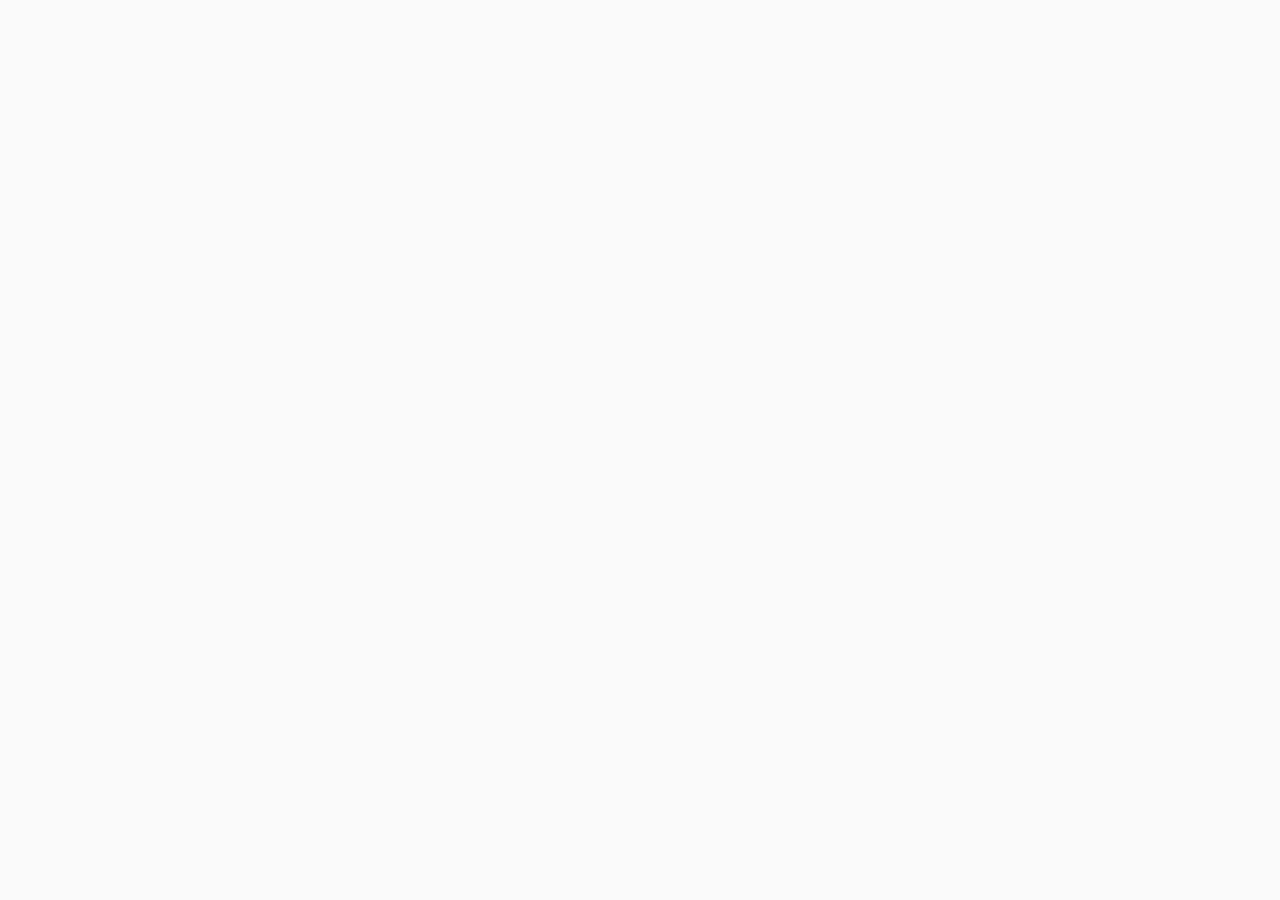
==== zimkit-vue/index.html @ 593ad286 "add floder" ====
<!DOCTYPE html><html lang=""><head><meta charset="utf-8"><meta http-equiv="X-UA-Compatible" content="IE=edge"><meta name="viewport" content="width=device-width,initial-scale=1"><link rel="icon" href="/favicon.ico"><title>zimkit-web-vue</title><link href="/css/app.5c12ecef.css" rel="preload" as="style"><link href="/js/app.24a1997b.js" rel="preload" as="script"><link href="/js/chunk-vendors.f811e61b.js" rel="preload" as="script"><link href="/css/app.5c12ecef.css" rel="stylesheet"></head><body><noscript><strong>We're sorry but zimkit-web-vue doesn't work properly without JavaScript enabled. Please enable it to continue.</strong></noscript><div id="app"></div><script src="/js/chunk-vendors.f811e61b.js"></script><script src="/js/app.24a1997b.js"></script></body></html>
---- css/app.5c12ecef.css ----
body{margin:0;background-color:#fafafa;font-family:PingFangSC-Medium,PingFang SC}#app,.login[data-v-ff2f055c]{display:flex;justify-content:center;align-items:center;height:100vh}.login .login-box[data-v-ff2f055c]{position:relative;display:flex;width:920px;height:560px;background:#fff;box-shadow:0 10px 40px 0 rgba(0,0,0,.1);border-radius:6px 8px 8px 6px}.login .login-box .welcome-box[data-v-ff2f055c]{width:500px;height:560px;background-image:url(../img/img_background.2068124a.png);background-size:cover}.login .login-box .welcome-box .welcome-text[data-v-ff2f055c]{margin:67px 0 0 51px;font-size:30px;font-weight:500;color:#fff;line-height:50px;text-align:left;white-space:pre-wrap}.login .login-box .form[data-v-ff2f055c]{display:flex;flex-direction:column;margin:50px 40px;padding:64px 40px 0 40px;width:340px;height:460px;box-sizing:border-box}.login .login-box .form .id[data-v-ff2f055c],.login .login-box .form .name[data-v-ff2f055c]{display:flex;flex-direction:column;align-items:flex-start;margin-bottom:16px}.login .login-box .form .id .label[data-v-ff2f055c],.login .login-box .form .name .label[data-v-ff2f055c]{margin-bottom:8px;font-size:12px;font-weight:500;line-height:14px;color:#394256}.login .login-box .form .id input[data-v-ff2f055c],.login .login-box .form .name input[data-v-ff2f055c]{padding:12px 16px;width:260px;height:44px;border-radius:4px;border:1px solid #e5e5e5;box-sizing:border-box;outline:none}.login .login-box .form .id input[data-v-ff2f055c]::-webkit-input-placeholder,.login .login-box .form .name input[data-v-ff2f055c]::-webkit-input-placeholder{color:#b1b4bb}.login .login-box .form .id input[data-v-ff2f055c]:-moz-placeholder,.login .login-box .form .id input[data-v-ff2f055c]::-moz-placeholder,.login .login-box .form .name input[data-v-ff2f055c]:-moz-placeholder,.login .login-box .form .name input[data-v-ff2f055c]::-moz-placeholder{color:#b1b4bb}.login .login-box .form .id input[data-v-ff2f055c]:-ms-input-placeholder,.login .login-box .form .name input[data-v-ff2f055c]:-ms-input-placeholder{color:#b1b4bb}.login .login-box .form .id input[data-v-ff2f055c]::-webkit-inner-spin-button,.login .login-box .form .id input[data-v-ff2f055c]::-webkit-outer-spin-button,.login .login-box .form .name input[data-v-ff2f055c]::-webkit-inner-spin-button,.login .login-box .form .name input[data-v-ff2f055c]::-webkit-outer-spin-button{-webkit-appearance:none}.login .login-box .form .id .user-name[data-v-ff2f055c],.login .login-box .form .name .user-name[data-v-ff2f055c]{height:44px;font-size:14px;font-weight:400;font-family:PingFangSC-Regular,PingFang SC;color:#18191a;line-height:44px}.login .login-box .form .login-btn[data-v-ff2f055c]{align-self:center;margin-top:84px;width:190px;height:48px;background-color:#3478fc;border-radius:4px;border:none;font-size:14px;font-weight:500;color:#fff;line-height:48px;cursor:pointer}.login .login-box .form button[class=login-btn][data-v-ff2f055c]:disabled{opacity:.5}.login .login-box .form .login-err-tip[data-v-ff2f055c]{margin-top:8px;font-size:12px;font-weight:400;font-family:PingFangSC-Regular,PingFang SC;color:#f64326;line-height:14px}.btn{text-align:center;background-color:#3478fc;border-radius:4px;border:none;font-size:14px;font-weight:500;color:#fff;cursor:pointer}.btn:disabled{opacity:.5;cursor:not-allowed}.err-tip{align-self:flex-start;margin-top:8px;font-size:12px;font-weight:400;font-family:PingFangSC-Regular,PingFang SC;color:#f64326;line-height:14px}.err-icon{margin-right:8px;background-image:url([data-uri]);background-size:cover;width:24px;height:24px}::-webkit-scrollbar{width:6px;height:6px}::-webkit-scrollbar-thumb{border-radius:3px;background-color:#bebebe;opacity:.6;-webkit-transition:background-color .3s;transition:background-color .3s;cursor:pointer}::-webkit-scrollbar-thumb:hover{background:#bebebe}::-webkit-scrollbar-corner,::-webkit-scrollbar-track{background:transparent}.fade-enter-active[data-v-5338bea0],.fade-leave-active[data-v-5338bea0]{transition:opacity .5s}.fade-enter[data-v-5338bea0],.fade-leave-to[data-v-5338bea0]{opacity:0}.default[data-v-5338bea0]{position:fixed;z-index:103}.default .toast[data-v-5338bea0]{position:fixed;top:50%;left:50%;transform:translate(-50%,-50%);padding:0 20px;max-width:516px;height:40px;border-radius:8px;font-size:13px;line-height:40px;text-align:center;color:#fff;background-color:rgba(0,0,0,.6);opacity:.96}.default .toast.error[data-v-5338bea0]{background-color:#fff}.default .toast .name[data-v-5338bea0],.default .toast .text[data-v-5338bea0]{display:inline-block;max-width:388px;overflow:hidden;text-overflow:ellipsis;white-space:nowrap;vertical-align:bottom}.default.loading[data-v-5338bea0]{top:0;bottom:0;left:0;right:0;background-color:rgba(0,0,0,.6)}.default.loading .toast[data-v-5338bea0]{top:50%;transform:translate(-50%,-50%);border-radius:4px;background-color:rgba(0,0,0,.6);height:40px;line-height:40px}.wrapper[data-v-3e0d9c11]{z-index:102;position:fixed;top:0;bottom:0;left:0;right:0;background-color:rgba(0,0,0,.4)}.wrapper .dialog[data-v-3e0d9c11]{position:absolute;top:50%;left:50%;transform:translate(-50%,-50%);display:flex;flex-direction:column;align-items:center;padding:32px 0;box-sizing:border-box;width:340px;min-height:163px;background-color:#fff;border-radius:4px;font-size:16px;color:#28292e}.wrapper .dialog .close-icon[data-v-3e0d9c11]{position:absolute;top:8px;right:8px;display:flex;justify-content:center;align-items:center;align-self:flex-end;width:30px;height:30px;cursor:pointer}.wrapper .dialog .close-icon[data-v-3e0d9c11]:after,.wrapper .dialog .close-icon[data-v-3e0d9c11]:before{position:absolute;content:" ";height:12px;width:2px;background-color:#fff}.wrapper .dialog .close-icon[data-v-3e0d9c11]:before{transform:rotate(45deg)}.wrapper .dialog .close-icon[data-v-3e0d9c11]:after{transform:rotate(-45deg)}.wrapper .dialog .title[data-v-3e0d9c11]{font-size:16px}.wrapper .dialog .desc[data-v-3e0d9c11]{text-align:center;width:240px;word-break:break-word;line-height:21px}.wrapper .dialog .line[data-v-3e0d9c11]{margin:20px 0;width:292px;height:1px;background:#ebecec}.wrapper .dialog .btn-box .cancel[data-v-3e0d9c11]{width:100px;height:36px}.dialog[data-v-2195a98a]{position:absolute;top:50%;left:50%;transform:translate(-50%,-50%);width:360px;min-height:214px;background-color:#fff;box-shadow:0 0 20px 0 rgba(0,0,0,.1),0 12px 12px 0 rgba(0,0,0,.04);border-radius:8px}.dialog .top[data-v-2195a98a]{display:flex;justify-content:space-between;padding:0 60px;width:100%;height:48px}.dialog .top .title[data-v-2195a98a]{position:relative;line-height:48px;font-size:14px;font-weight:400;color:#000;height:100%;cursor:pointer}.dialog .top .title.actived[data-v-2195a98a]{font-weight:500}.dialog .top .title.actived[data-v-2195a98a]:after{content:"";position:absolute;left:50%;transform:translate(-50%);bottom:0;width:32px;height:3px;background-color:#3478fc;border-radius:4px}.dialog .content[data-v-2195a98a]{display:flex;flex-direction:column;padding:24px;width:100%}.dialog .content .attend[data-v-2195a98a],.dialog .content .group[data-v-2195a98a],.dialog .content .peer[data-v-2195a98a]{width:100%;display:flex;flex-direction:column;justify-content:space-between;align-items:center}.dialog .content .attend .input-box[data-v-2195a98a],.dialog .content .group .input-box[data-v-2195a98a],.dialog .content .peer .input-box[data-v-2195a98a]{position:relative;display:flex;flex-direction:column;justify-content:flex-start;margin-bottom:34px}.dialog .content .attend .btn-box[data-v-2195a98a],.dialog .content .group .btn-box[data-v-2195a98a],.dialog .content .peer .btn-box[data-v-2195a98a]{display:flex;justify-content:center;align-items:center}.dialog .content .attend .btn-box .cancel-btn[data-v-2195a98a],.dialog .content .attend .btn-box .create-peer-btn[data-v-2195a98a],.dialog .content .group .btn-box .cancel-btn[data-v-2195a98a],.dialog .content .group .btn-box .create-peer-btn[data-v-2195a98a],.dialog .content .peer .btn-box .cancel-btn[data-v-2195a98a],.dialog .content .peer .btn-box .create-peer-btn[data-v-2195a98a]{width:100px;height:36px;line-height:34px}.dialog .content .attend .btn-box .cancel-btn[data-v-2195a98a],.dialog .content .group .btn-box .cancel-btn[data-v-2195a98a],.dialog .content .peer .btn-box .cancel-btn[data-v-2195a98a]{margin-right:20px;background-color:#fff;color:#3478fc;border:1px solid #e8e8e8}.dialog .content .attend .err-tip[data-v-2195a98a],.dialog .content .group .err-tip[data-v-2195a98a],.dialog .content .peer .err-tip[data-v-2195a98a]{position:absolute;bottom:-14px}.dialog .content input[data-v-2195a98a]{margin-bottom:8px;padding:9px 0;width:312px;height:40px;border:none;border-bottom:1px solid #ebecec;outline:none}.right-click-box[data-v-4c15af44]{position:absolute;padding:8px 0;width:128px;background:#fff;box-shadow:0 0 12px 0 rgba(0,0,0,.1),0 6px 12px 0 rgba(0,0,0,.04);border-radius:4px}.right-click-box .item[data-v-4c15af44]{padding:8px 0 8px 16px;font-size:14px;font-weight:400;color:#28292e}.right-click-box .item[data-v-4c15af44]:hover{cursor:pointer;color:#1169ff;background:#fafbfd}.conversation[data-v-3ed36c5b]{display:flex;width:350px;height:720px;background-color:#fff;border-radius:0 0 0 8px}.conversation .left-banner[data-v-3ed36c5b]{display:flex;flex-direction:column;justify-content:space-between;padding:16px 8px;width:70px;height:100%;background-color:#f2f2f2;border-radius:0 0 0 8px}.conversation .left-banner .item[data-v-3ed36c5b]{position:relative;display:flex;flex-direction:column;justify-content:center;align-items:center;margin-bottom:24px;padding:8px 0 6px;width:54px;background-color:#fff;border-radius:4px;cursor:pointer}.conversation .left-banner .item .icon[data-v-3ed36c5b]{width:24px;height:24px;background-size:cover}.conversation .left-banner .item .message-icon[data-v-3ed36c5b]{background-image:url([data-uri])}.conversation .left-banner .item .create-chat-icon[data-v-3ed36c5b]{background-image:url([data-uri])}.conversation .left-banner .item .exit-icon[data-v-3ed36c5b]{background-image:url([data-uri])}.conversation .left-banner .item:hover .create-chat-text[data-v-3ed36c5b]{color:#3478fc}.conversation .left-banner .item:hover .create-chat-icon[data-v-3ed36c5b]{background-image:url([data-uri])}.conversation .left-banner .item:hover .exit-text[data-v-3ed36c5b]{color:#ff4a50}.conversation .left-banner .item:hover .exit-icon[data-v-3ed36c5b]{background-image:url([data-uri])}.conversation .left-banner .item .text[data-v-3ed36c5b]{text-align:center;font-size:12px;font-weight:500;color:#666;line-height:16px}.conversation .left-banner .item .total[data-v-3ed36c5b]{position:absolute;top:-16px;right:-14px;flex-shrink:0;width:40px;height:40px;background-color:#ff4a50;font-size:18px;font-weight:500;color:#fff;border-radius:50%;transform:scale(.5);line-height:40px;text-align:center}.conversation .left-banner .item[data-v-3ed36c5b]:last-child{margin-bottom:0}.conversation .conversation-content[data-v-3ed36c5b]{padding:8px 8px 0 8px;width:280px;overflow-y:auto}.conversation .conversation-content .conversation-item[data-v-3ed36c5b]{display:flex;align-items:center;padding:12px 16px;width:100%;height:68px;border-radius:5px}.conversation .conversation-content .conversation-item.actived[data-v-3ed36c5b]{background:linear-gradient(270deg,#64b0fe,#3478fc)}.conversation .conversation-content .conversation-item.actived .conversation-info .info-top .item-date[data-v-3ed36c5b],.conversation .conversation-content .conversation-item.actived .conversation-info .info-top .item-name[data-v-3ed36c5b],.conversation .conversation-content .conversation-item.actived .conversation-info .item-message .message-text[data-v-3ed36c5b]{color:#fff}.conversation .conversation-content .conversation-item[data-v-3ed36c5b]:hover{cursor:pointer;background-color:#f2f2f2}.conversation .conversation-content .conversation-item .head-portrait[data-v-3ed36c5b]{position:relative;flex-shrink:0;margin-right:10px;text-align:center;width:44px;height:44px;line-height:42px;border-radius:8px;background-color:#fff;border:1px solid #ccc}.conversation .conversation-content .conversation-item .head-portrait .unread-count[data-v-3ed36c5b]{position:absolute;top:-18px;right:-16px;width:40px;height:40px;background-color:#ff4a50;font-size:18px;font-weight:500;color:#fff;border-radius:50%;transform:scale(.5);line-height:40px;text-align:center}.conversation .conversation-content .conversation-item .conversation-info[data-v-3ed36c5b]{display:flex;flex-direction:column;align-items:flex-start;width:100%}.conversation .conversation-content .conversation-item .conversation-info .info-top[data-v-3ed36c5b]{display:flex;justify-content:space-between;align-items:center;width:100%}.conversation .conversation-content .conversation-item .conversation-info .info-top .item-name[data-v-3ed36c5b]{max-width:110px;font-size:16px;font-weight:500;color:#18191a;line-height:22px;overflow:hidden;text-overflow:ellipsis;white-space:nowrap}.conversation .conversation-content .conversation-item .conversation-info .info-top .item-date[data-v-3ed36c5b]{font-size:12px;font-weight:400;font-family:PingFangSC-Regular,PingFang SC;color:#b8b8b8;line-height:17px}.conversation .conversation-content .conversation-item .conversation-info .item-message[data-v-3ed36c5b]{display:flex;align-items:center;margin-top:4px}.conversation .conversation-content .conversation-item .conversation-info .item-message .message-text[data-v-3ed36c5b]{max-width:160px;height:18px;font-size:12px;font-weight:500;color:#b1b4bb;line-height:18px;overflow:hidden;text-overflow:ellipsis;white-space:nowrap}.conversation .default-content[data-v-3ed36c5b]{display:flex;justify-content:center;align-items:center;width:100%;font-size:16px;font-weight:400;color:#394256}.conversation .default-content .text[data-v-3ed36c5b]{line-height:22px;text-align:center;white-space:pre-wrap}.conversation .abnormal-content[data-v-3ed36c5b]{display:flex;justify-content:center;width:100%;height:100%;background-color:#fff}.conversation .abnormal-content .reload-btn[data-v-3ed36c5b]{margin-top:620px;width:100px;height:36px;line-height:36px}.conversation .err-icon[data-v-3ed36c5b]{margin-right:4px;width:12px;height:12px}.chat[data-v-5878519c]{flex-grow:1;display:flex;flex-direction:column;width:680px;height:720px;background-color:#f2f2f2;border-radius:0 0 8px 0}.chat .header[data-v-5878519c]{display:flex;justify-content:space-between;align-items:center;border-bottom:1px solid #e6e6e6;width:100%;height:56px}.chat .header .title[data-v-5878519c]{margin-left:24px;font-size:16px;font-weight:500;color:#18191a;line-height:56px}.chat .header .more-icon[data-v-5878519c]{margin-right:8px;width:40px;height:40px;background-image:url([data-uri]);background-size:cover}.chat .header .more-icon[data-v-5878519c]:hover{cursor:pointer;background-image:url([data-uri])}.chat .message-content[data-v-5878519c]{flex-grow:1;padding:16px 12px 0 12px;height:200px;overflow-y:scroll}.chat .message-content .message-item[data-v-5878519c]{display:flex;flex-direction:column;justify-content:center;padding:8px 0 16px 0}.chat .message-content .message-item .time-box[data-v-5878519c]{align-self:center;margin-bottom:16px;font-size:12px;font-weight:500;color:#b1b4bb}.chat .message-content .message-item .left-msg[data-v-5878519c]{display:flex;justify-content:flex-start;align-items:center;width:100%}.chat .message-content .message-item .right-msg[data-v-5878519c]{display:flex;justify-content:flex-end;align-items:flex-start;width:100%}.chat .message-content .message-item .right-msg .msg-text[data-v-5878519c]{background-color:#3478fc;color:#fff}.chat .message-content .message-item .right-msg .message-box[data-v-5878519c]{align-items:flex-end;word-break:break-all}.chat .message-content .message-item .center-msg[data-v-5878519c],.chat .message-content .message-item .right-msg .err-icon[data-v-5878519c]{align-self:center}.chat .message-content .message-item .head-portrait[data-v-5878519c]{flex-shrink:0;align-self:flex-start;text-align:center;margin:0 12px;width:36px;height:36px;line-height:34px;border-radius:8px;background-color:#fff;border:1px solid #ccc}.chat .message-content .message-item .message-box[data-v-5878519c]{display:flex;flex-direction:column;max-width:320px}.chat .message-content .message-item .message-box .send-name[data-v-5878519c]{margin-bottom:4px;font-size:12px;font-weight:400;color:#394256}.chat .message-content .message-item .msg-text[data-v-5878519c]{padding:11px 12px;background-color:#fff;border-radius:8px;font-size:15px;font-weight:400;color:#2a2a2a;white-space:pre-wrap;word-break:break-word}.chat .send-box[data-v-5878519c]{display:flex;flex-direction:column;border-top:1px solid #e6e6e6;width:100%;height:156px}.chat .send-box .tool-box[data-v-5878519c]{height:49px}.chat .send-box .text-area[data-v-5878519c]{padding:0 16px;width:100%;height:50px;background-color:#f2f2f2;font-size:14px;font-weight:400;color:#2a2a2a;border:none;resize:none;outline:none}.chat .send-box .send-button[data-v-5878519c]{align-self:flex-end;margin-top:8px;margin-right:24px;width:72px;height:32px;line-height:32px}.chat .default-content[data-v-5878519c]{display:flex;flex-direction:column;justify-content:center;align-items:center;width:100%;height:100%}.chat .default-content .img[data-v-5878519c]{background-image:url(../img/chat-default.e304240d.png);background-size:cover;width:95px;height:89px}.chat .default-content .text[data-v-5878519c]{margin-top:16px;font-size:16px;font-weight:400;color:#b1b4bb;line-height:22px}.group-container[data-v-f9306e64]{position:absolute;right:0;bottom:0;padding:40px 32px 65px;width:272px;height:664px;background-color:#fff;border-radius:0 0 8px 0}.group-container .form-box[data-v-f9306e64]{display:flex;flex-direction:column;justify-content:space-between;height:100%}.group-container .form-box .id .label[data-v-f9306e64]{font-size:14px;font-weight:500;color:#394256;line-height:20px}.group-container .form-box .id .value[data-v-f9306e64]{padding-left:12px;width:208px;height:44px;background-color:#f4f5f8;border-radius:4px;font-size:14px;font-weight:400;color:#18191a;line-height:44px}.group-container .form-box .copy-btn[data-v-f9306e64]{width:208px;height:44px;line-height:44px}*{margin:0;font-family:PingFangSC-Medium,PingFang SC;box-sizing:border-box}#zegoim[data-v-8cd46a72]{font-family:Avenir,Helvetica,Arial,sans-serif;-webkit-font-smoothing:antialiased;-moz-osx-font-smoothing:grayscale;color:#2c3e50;display:flex;justify-content:center;align-items:center;height:100vh}.zego-im-container[data-v-8cd46a72]{display:flex;flex-direction:column;width:1030px;height:770px;box-shadow:0 4px 10px 0 rgba(0,0,0,.1);border-radius:8px}.zego-im-container .top-banner[data-v-8cd46a72]{padding-left:24px;text-align:left;font-size:16px;font-weight:500;line-height:50px;color:#fff;width:100%;height:50px;background-color:#3478fc;border-radius:8px 8px 0 0}.zego-im-container .box[data-v-8cd46a72]{position:relative;display:flex;width:100%;height:720px}
---- css/app.5c12ecef.css ----
body{margin:0;background-color:#fafafa;font-family:PingFangSC-Medium,PingFang SC}#app,.login[data-v-ff2f055c]{display:flex;justify-content:center;align-items:center;height:100vh}.login .login-box[data-v-ff2f055c]{position:relative;display:flex;width:920px;height:560px;background:#fff;box-shadow:0 10px 40px 0 rgba(0,0,0,.1);border-radius:6px 8px 8px 6px}.login .login-box .welcome-box[data-v-ff2f055c]{width:500px;height:560px;background-image:url(../img/img_background.2068124a.png);background-size:cover}.login .login-box .welcome-box .welcome-text[data-v-ff2f055c]{margin:67px 0 0 51px;font-size:30px;font-weight:500;color:#fff;line-height:50px;text-align:left;white-space:pre-wrap}.login .login-box .form[data-v-ff2f055c]{display:flex;flex-direction:column;margin:50px 40px;padding:64px 40px 0 40px;width:340px;height:460px;box-sizing:border-box}.login .login-box .form .id[data-v-ff2f055c],.login .login-box .form .name[data-v-ff2f055c]{display:flex;flex-direction:column;align-items:flex-start;margin-bottom:16px}.login .login-box .form .id .label[data-v-ff2f055c],.login .login-box .form .name .label[data-v-ff2f055c]{margin-bottom:8px;font-size:12px;font-weight:500;line-height:14px;color:#394256}.login .login-box .form .id input[data-v-ff2f055c],.login .login-box .form .name input[data-v-ff2f055c]{padding:12px 16px;width:260px;height:44px;border-radius:4px;border:1px solid #e5e5e5;box-sizing:border-box;outline:none}.login .login-box .form .id input[data-v-ff2f055c]::-webkit-input-placeholder,.login .login-box .form .name input[data-v-ff2f055c]::-webkit-input-placeholder{color:#b1b4bb}.login .login-box .form .id input[data-v-ff2f055c]:-moz-placeholder,.login .login-box .form .id input[data-v-ff2f055c]::-moz-placeholder,.login .login-box .form .name input[data-v-ff2f055c]:-moz-placeholder,.login .login-box .form .name input[data-v-ff2f055c]::-moz-placeholder{color:#b1b4bb}.login .login-box .form .id input[data-v-ff2f055c]:-ms-input-placeholder,.login .login-box .form .name input[data-v-ff2f055c]:-ms-input-placeholder{color:#b1b4bb}.login .login-box .form .id input[data-v-ff2f055c]::-webkit-inner-spin-button,.login .login-box .form .id input[data-v-ff2f055c]::-webkit-outer-spin-button,.login .login-box .form .name input[data-v-ff2f055c]::-webkit-inner-spin-button,.login .login-box .form .name input[data-v-ff2f055c]::-webkit-outer-spin-button{-webkit-appearance:none}.login .login-box .form .id .user-name[data-v-ff2f055c],.login .login-box .form .name .user-name[data-v-ff2f055c]{height:44px;font-size:14px;font-weight:400;font-family:PingFangSC-Regular,PingFang SC;color:#18191a;line-height:44px}.login .login-box .form .login-btn[data-v-ff2f055c]{align-self:center;margin-top:84px;width:190px;height:48px;background-color:#3478fc;border-radius:4px;border:none;font-size:14px;font-weight:500;color:#fff;line-height:48px;cursor:pointer}.login .login-box .form button[class=login-btn][data-v-ff2f055c]:disabled{opacity:.5}.login .login-box .form .login-err-tip[data-v-ff2f055c]{margin-top:8px;font-size:12px;font-weight:400;font-family:PingFangSC-Regular,PingFang SC;color:#f64326;line-height:14px}.btn{text-align:center;background-color:#3478fc;border-radius:4px;border:none;font-size:14px;font-weight:500;color:#fff;cursor:pointer}.btn:disabled{opacity:.5;cursor:not-allowed}.err-tip{align-self:flex-start;margin-top:8px;font-size:12px;font-weight:400;font-family:PingFangSC-Regular,PingFang SC;color:#f64326;line-height:14px}.err-icon{margin-right:8px;background-image:url([data-uri]);background-size:cover;width:24px;height:24px}::-webkit-scrollbar{width:6px;height:6px}::-webkit-scrollbar-thumb{border-radius:3px;background-color:#bebebe;opacity:.6;-webkit-transition:background-color .3s;transition:background-color .3s;cursor:pointer}::-webkit-scrollbar-thumb:hover{background:#bebebe}::-webkit-scrollbar-corner,::-webkit-scrollbar-track{background:transparent}.fade-enter-active[data-v-5338bea0],.fade-leave-active[data-v-5338bea0]{transition:opacity .5s}.fade-enter[data-v-5338bea0],.fade-leave-to[data-v-5338bea0]{opacity:0}.default[data-v-5338bea0]{position:fixed;z-index:103}.default .toast[data-v-5338bea0]{position:fixed;top:50%;left:50%;transform:translate(-50%,-50%);padding:0 20px;max-width:516px;height:40px;border-radius:8px;font-size:13px;line-height:40px;text-align:center;color:#fff;background-color:rgba(0,0,0,.6);opacity:.96}.default .toast.error[data-v-5338bea0]{background-color:#fff}.default .toast .name[data-v-5338bea0],.default .toast .text[data-v-5338bea0]{display:inline-block;max-width:388px;overflow:hidden;text-overflow:ellipsis;white-space:nowrap;vertical-align:bottom}.default.loading[data-v-5338bea0]{top:0;bottom:0;left:0;right:0;background-color:rgba(0,0,0,.6)}.default.loading .toast[data-v-5338bea0]{top:50%;transform:translate(-50%,-50%);border-radius:4px;background-color:rgba(0,0,0,.6);height:40px;line-height:40px}.wrapper[data-v-3e0d9c11]{z-index:102;position:fixed;top:0;bottom:0;left:0;right:0;background-color:rgba(0,0,0,.4)}.wrapper .dialog[data-v-3e0d9c11]{position:absolute;top:50%;left:50%;transform:translate(-50%,-50%);display:flex;flex-direction:column;align-items:center;padding:32px 0;box-sizing:border-box;width:340px;min-height:163px;background-color:#fff;border-radius:4px;font-size:16px;color:#28292e}.wrapper .dialog .close-icon[data-v-3e0d9c11]{position:absolute;top:8px;right:8px;display:flex;justify-content:center;align-items:center;align-self:flex-end;width:30px;height:30px;cursor:pointer}.wrapper .dialog .close-icon[data-v-3e0d9c11]:after,.wrapper .dialog .close-icon[data-v-3e0d9c11]:before{position:absolute;content:" ";height:12px;width:2px;background-color:#fff}.wrapper .dialog .close-icon[data-v-3e0d9c11]:before{transform:rotate(45deg)}.wrapper .dialog .close-icon[data-v-3e0d9c11]:after{transform:rotate(-45deg)}.wrapper .dialog .title[data-v-3e0d9c11]{font-size:16px}.wrapper .dialog .desc[data-v-3e0d9c11]{text-align:center;width:240px;word-break:break-word;line-height:21px}.wrapper .dialog .line[data-v-3e0d9c11]{margin:20px 0;width:292px;height:1px;background:#ebecec}.wrapper .dialog .btn-box .cancel[data-v-3e0d9c11]{width:100px;height:36px}.dialog[data-v-2195a98a]{position:absolute;top:50%;left:50%;transform:translate(-50%,-50%);width:360px;min-height:214px;background-color:#fff;box-shadow:0 0 20px 0 rgba(0,0,0,.1),0 12px 12px 0 rgba(0,0,0,.04);border-radius:8px}.dialog .top[data-v-2195a98a]{display:flex;justify-content:space-between;padding:0 60px;width:100%;height:48px}.dialog .top .title[data-v-2195a98a]{position:relative;line-height:48px;font-size:14px;font-weight:400;color:#000;height:100%;cursor:pointer}.dialog .top .title.actived[data-v-2195a98a]{font-weight:500}.dialog .top .title.actived[data-v-2195a98a]:after{content:"";position:absolute;left:50%;transform:translate(-50%);bottom:0;width:32px;height:3px;background-color:#3478fc;border-radius:4px}.dialog .content[data-v-2195a98a]{display:flex;flex-direction:column;padding:24px;width:100%}.dialog .content .attend[data-v-2195a98a],.dialog .content .group[data-v-2195a98a],.dialog .content .peer[data-v-2195a98a]{width:100%;display:flex;flex-direction:column;justify-content:space-between;align-items:center}.dialog .content .attend .input-box[data-v-2195a98a],.dialog .content .group .input-box[data-v-2195a98a],.dialog .content .peer .input-box[data-v-2195a98a]{position:relative;display:flex;flex-direction:column;justify-content:flex-start;margin-bottom:34px}.dialog .content .attend .btn-box[data-v-2195a98a],.dialog .content .group .btn-box[data-v-2195a98a],.dialog .content .peer .btn-box[data-v-2195a98a]{display:flex;justify-content:center;align-items:center}.dialog .content .attend .btn-box .cancel-btn[data-v-2195a98a],.dialog .content .attend .btn-box .create-peer-btn[data-v-2195a98a],.dialog .content .group .btn-box .cancel-btn[data-v-2195a98a],.dialog .content .group .btn-box .create-peer-btn[data-v-2195a98a],.dialog .content .peer .btn-box .cancel-btn[data-v-2195a98a],.dialog .content .peer .btn-box .create-peer-btn[data-v-2195a98a]{width:100px;height:36px;line-height:34px}.dialog .content .attend .btn-box .cancel-btn[data-v-2195a98a],.dialog .content .group .btn-box .cancel-btn[data-v-2195a98a],.dialog .content .peer .btn-box .cancel-btn[data-v-2195a98a]{margin-right:20px;background-color:#fff;color:#3478fc;border:1px solid #e8e8e8}.dialog .content .attend .err-tip[data-v-2195a98a],.dialog .content .group .err-tip[data-v-2195a98a],.dialog .content .peer .err-tip[data-v-2195a98a]{position:absolute;bottom:-14px}.dialog .content input[data-v-2195a98a]{margin-bottom:8px;padding:9px 0;width:312px;height:40px;border:none;border-bottom:1px solid #ebecec;outline:none}.right-click-box[data-v-4c15af44]{position:absolute;padding:8px 0;width:128px;background:#fff;box-shadow:0 0 12px 0 rgba(0,0,0,.1),0 6px 12px 0 rgba(0,0,0,.04);border-radius:4px}.right-click-box .item[data-v-4c15af44]{padding:8px 0 8px 16px;font-size:14px;font-weight:400;color:#28292e}.right-click-box .item[data-v-4c15af44]:hover{cursor:pointer;color:#1169ff;background:#fafbfd}.conversation[data-v-3ed36c5b]{display:flex;width:350px;height:720px;background-color:#fff;border-radius:0 0 0 8px}.conversation .left-banner[data-v-3ed36c5b]{display:flex;flex-direction:column;justify-content:space-between;padding:16px 8px;width:70px;height:100%;background-color:#f2f2f2;border-radius:0 0 0 8px}.conversation .left-banner .item[data-v-3ed36c5b]{position:relative;display:flex;flex-direction:column;justify-content:center;align-items:center;margin-bottom:24px;padding:8px 0 6px;width:54px;background-color:#fff;border-radius:4px;cursor:pointer}.conversation .left-banner .item .icon[data-v-3ed36c5b]{width:24px;height:24px;background-size:cover}.conversation .left-banner .item .message-icon[data-v-3ed36c5b]{background-image:url([data-uri])}.conversation .left-banner .item .create-chat-icon[data-v-3ed36c5b]{background-image:url([data-uri])}.conversation .left-banner .item .exit-icon[data-v-3ed36c5b]{background-image:url([data-uri])}.conversation .left-banner .item:hover .create-chat-text[data-v-3ed36c5b]{color:#3478fc}.conversation .left-banner .item:hover .create-chat-icon[data-v-3ed36c5b]{background-image:url([data-uri])}.conversation .left-banner .item:hover .exit-text[data-v-3ed36c5b]{color:#ff4a50}.conversation .left-banner .item:hover .exit-icon[data-v-3ed36c5b]{background-image:url([data-uri])}.conversation .left-banner .item .text[data-v-3ed36c5b]{text-align:center;font-size:12px;font-weight:500;color:#666;line-height:16px}.conversation .left-banner .item .total[data-v-3ed36c5b]{position:absolute;top:-16px;right:-14px;flex-shrink:0;width:40px;height:40px;background-color:#ff4a50;font-size:18px;font-weight:500;color:#fff;border-radius:50%;transform:scale(.5);line-height:40px;text-align:center}.conversation .left-banner .item[data-v-3ed36c5b]:last-child{margin-bottom:0}.conversation .conversation-content[data-v-3ed36c5b]{padding:8px 8px 0 8px;width:280px;overflow-y:auto}.conversation .conversation-content .conversation-item[data-v-3ed36c5b]{display:flex;align-items:center;padding:12px 16px;width:100%;height:68px;border-radius:5px}.conversation .conversation-content .conversation-item.actived[data-v-3ed36c5b]{background:linear-gradient(270deg,#64b0fe,#3478fc)}.conversation .conversation-content .conversation-item.actived .conversation-info .info-top .item-date[data-v-3ed36c5b],.conversation .conversation-content .conversation-item.actived .conversation-info .info-top .item-name[data-v-3ed36c5b],.conversation .conversation-content .conversation-item.actived .conversation-info .item-message .message-text[data-v-3ed36c5b]{color:#fff}.conversation .conversation-content .conversation-item[data-v-3ed36c5b]:hover{cursor:pointer;background-color:#f2f2f2}.conversation .conversation-content .conversation-item .head-portrait[data-v-3ed36c5b]{position:relative;flex-shrink:0;margin-right:10px;text-align:center;width:44px;height:44px;line-height:42px;border-radius:8px;background-color:#fff;border:1px solid #ccc}.conversation .conversation-content .conversation-item .head-portrait .unread-count[data-v-3ed36c5b]{position:absolute;top:-18px;right:-16px;width:40px;height:40px;background-color:#ff4a50;font-size:18px;font-weight:500;color:#fff;border-radius:50%;transform:scale(.5);line-height:40px;text-align:center}.conversation .conversation-content .conversation-item .conversation-info[data-v-3ed36c5b]{display:flex;flex-direction:column;align-items:flex-start;width:100%}.conversation .conversation-content .conversation-item .conversation-info .info-top[data-v-3ed36c5b]{display:flex;justify-content:space-between;align-items:center;width:100%}.conversation .conversation-content .conversation-item .conversation-info .info-top .item-name[data-v-3ed36c5b]{max-width:110px;font-size:16px;font-weight:500;color:#18191a;line-height:22px;overflow:hidden;text-overflow:ellipsis;white-space:nowrap}.conversation .conversation-content .conversation-item .conversation-info .info-top .item-date[data-v-3ed36c5b]{font-size:12px;font-weight:400;font-family:PingFangSC-Regular,PingFang SC;color:#b8b8b8;line-height:17px}.conversation .conversation-content .conversation-item .conversation-info .item-message[data-v-3ed36c5b]{display:flex;align-items:center;margin-top:4px}.conversation .conversation-content .conversation-item .conversation-info .item-message .message-text[data-v-3ed36c5b]{max-width:160px;height:18px;font-size:12px;font-weight:500;color:#b1b4bb;line-height:18px;overflow:hidden;text-overflow:ellipsis;white-space:nowrap}.conversation .default-content[data-v-3ed36c5b]{display:flex;justify-content:center;align-items:center;width:100%;font-size:16px;font-weight:400;color:#394256}.conversation .default-content .text[data-v-3ed36c5b]{line-height:22px;text-align:center;white-space:pre-wrap}.conversation .abnormal-content[data-v-3ed36c5b]{display:flex;justify-content:center;width:100%;height:100%;background-color:#fff}.conversation .abnormal-content .reload-btn[data-v-3ed36c5b]{margin-top:620px;width:100px;height:36px;line-height:36px}.conversation .err-icon[data-v-3ed36c5b]{margin-right:4px;width:12px;height:12px}.chat[data-v-5878519c]{flex-grow:1;display:flex;flex-direction:column;width:680px;height:720px;background-color:#f2f2f2;border-radius:0 0 8px 0}.chat .header[data-v-5878519c]{display:flex;justify-content:space-between;align-items:center;border-bottom:1px solid #e6e6e6;width:100%;height:56px}.chat .header .title[data-v-5878519c]{margin-left:24px;font-size:16px;font-weight:500;color:#18191a;line-height:56px}.chat .header .more-icon[data-v-5878519c]{margin-right:8px;width:40px;height:40px;background-image:url([data-uri]);background-size:cover}.chat .header .more-icon[data-v-5878519c]:hover{cursor:pointer;background-image:url([data-uri])}.chat .message-content[data-v-5878519c]{flex-grow:1;padding:16px 12px 0 12px;height:200px;overflow-y:scroll}.chat .message-content .message-item[data-v-5878519c]{display:flex;flex-direction:column;justify-content:center;padding:8px 0 16px 0}.chat .message-content .message-item .time-box[data-v-5878519c]{align-self:center;margin-bottom:16px;font-size:12px;font-weight:500;color:#b1b4bb}.chat .message-content .message-item .left-msg[data-v-5878519c]{display:flex;justify-content:flex-start;align-items:center;width:100%}.chat .message-content .message-item .right-msg[data-v-5878519c]{display:flex;justify-content:flex-end;align-items:flex-start;width:100%}.chat .message-content .message-item .right-msg .msg-text[data-v-5878519c]{background-color:#3478fc;color:#fff}.chat .message-content .message-item .right-msg .message-box[data-v-5878519c]{align-items:flex-end;word-break:break-all}.chat .message-content .message-item .center-msg[data-v-5878519c],.chat .message-content .message-item .right-msg .err-icon[data-v-5878519c]{align-self:center}.chat .message-content .message-item .head-portrait[data-v-5878519c]{flex-shrink:0;align-self:flex-start;text-align:center;margin:0 12px;width:36px;height:36px;line-height:34px;border-radius:8px;background-color:#fff;border:1px solid #ccc}.chat .message-content .message-item .message-box[data-v-5878519c]{display:flex;flex-direction:column;max-width:320px}.chat .message-content .message-item .message-box .send-name[data-v-5878519c]{margin-bottom:4px;font-size:12px;font-weight:400;color:#394256}.chat .message-content .message-item .msg-text[data-v-5878519c]{padding:11px 12px;background-color:#fff;border-radius:8px;font-size:15px;font-weight:400;color:#2a2a2a;white-space:pre-wrap;word-break:break-word}.chat .send-box[data-v-5878519c]{display:flex;flex-direction:column;border-top:1px solid #e6e6e6;width:100%;height:156px}.chat .send-box .tool-box[data-v-5878519c]{height:49px}.chat .send-box .text-area[data-v-5878519c]{padding:0 16px;width:100%;height:50px;background-color:#f2f2f2;font-size:14px;font-weight:400;color:#2a2a2a;border:none;resize:none;outline:none}.chat .send-box .send-button[data-v-5878519c]{align-self:flex-end;margin-top:8px;margin-right:24px;width:72px;height:32px;line-height:32px}.chat .default-content[data-v-5878519c]{display:flex;flex-direction:column;justify-content:center;align-items:center;width:100%;height:100%}.chat .default-content .img[data-v-5878519c]{background-image:url(../img/chat-default.e304240d.png);background-size:cover;width:95px;height:89px}.chat .default-content .text[data-v-5878519c]{margin-top:16px;font-size:16px;font-weight:400;color:#b1b4bb;line-height:22px}.group-container[data-v-f9306e64]{position:absolute;right:0;bottom:0;padding:40px 32px 65px;width:272px;height:664px;background-color:#fff;border-radius:0 0 8px 0}.group-container .form-box[data-v-f9306e64]{display:flex;flex-direction:column;justify-content:space-between;height:100%}.group-container .form-box .id .label[data-v-f9306e64]{font-size:14px;font-weight:500;color:#394256;line-height:20px}.group-container .form-box .id .value[data-v-f9306e64]{padding-left:12px;width:208px;height:44px;background-color:#f4f5f8;border-radius:4px;font-size:14px;font-weight:400;color:#18191a;line-height:44px}.group-container .form-box .copy-btn[data-v-f9306e64]{width:208px;height:44px;line-height:44px}*{margin:0;font-family:PingFangSC-Medium,PingFang SC;box-sizing:border-box}#zegoim[data-v-8cd46a72]{font-family:Avenir,Helvetica,Arial,sans-serif;-webkit-font-smoothing:antialiased;-moz-osx-font-smoothing:grayscale;color:#2c3e50;display:flex;justify-content:center;align-items:center;height:100vh}.zego-im-container[data-v-8cd46a72]{display:flex;flex-direction:column;width:1030px;height:770px;box-shadow:0 4px 10px 0 rgba(0,0,0,.1);border-radius:8px}.zego-im-container .top-banner[data-v-8cd46a72]{padding-left:24px;text-align:left;font-size:16px;font-weight:500;line-height:50px;color:#fff;width:100%;height:50px;background-color:#3478fc;border-radius:8px 8px 0 0}.zego-im-container .box[data-v-8cd46a72]{position:relative;display:flex;width:100%;height:720px}
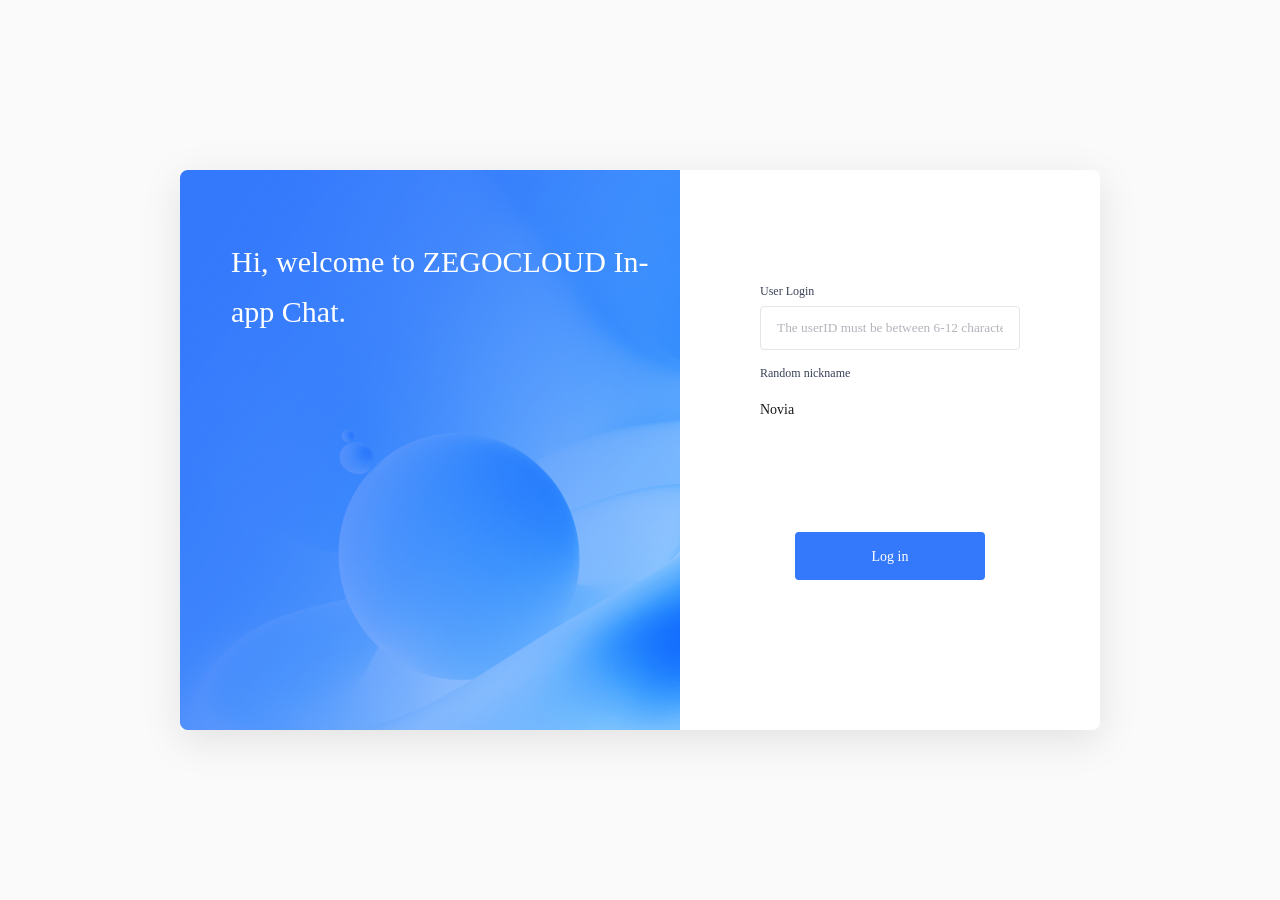
==== commit 608a1c3f: "fix" ====
--- a/zimkit-vue/index.html
+++ b/zimkit-vue/index.html
@@ -1 +1 @@
-<!DOCTYPE html><html lang=""><head><meta charset="utf-8"><meta http-equiv="X-UA-Compatible" content="IE=edge"><meta name="viewport" content="width=device-width,initial-scale=1"><link rel="icon" href="/favicon.ico"><title>zimkit-web-vue</title><link href="/css/app.5c12ecef.css" rel="preload" as="style"><link href="/js/app.24a1997b.js" rel="preload" as="script"><link href="/js/chunk-vendors.f811e61b.js" rel="preload" as="script"><link href="/css/app.5c12ecef.css" rel="stylesheet"></head><body><noscript><strong>We're sorry but zimkit-web-vue doesn't work properly without JavaScript enabled. Please enable it to continue.</strong></noscript><div id="app"></div><script src="/js/chunk-vendors.f811e61b.js"></script><script src="/js/app.24a1997b.js"></script></body></html>+<!DOCTYPE html><html lang=""><head><meta charset="utf-8"><meta http-equiv="X-UA-Compatible" content="IE=edge"><meta name="viewport" content="width=device-width,initial-scale=1"><link rel="icon" href="favicon.ico"><title>zimkit-web-vue</title><link href="css/app.5c12ecef.css" rel="preload" as="style"><link href="js/app.5eb009db.js" rel="preload" as="script"><link href="js/chunk-vendors.f811e61b.js" rel="preload" as="script"><link href="css/app.5c12ecef.css" rel="stylesheet"></head><body><noscript><strong>We're sorry but zimkit-web-vue doesn't work properly without JavaScript enabled. Please enable it to continue.</strong></noscript><div id="app"></div><script src="js/chunk-vendors.f811e61b.js"></script><script src="js/app.5eb009db.js"></script></body></html>
--- a/zimkit-vue/css/app.5c12ecef.css
+++ b/zimkit-vue/css/app.5c12ecef.css
@@ -0,0 +1 @@
+body{margin:0;background-color:#fafafa;font-family:PingFangSC-Medium,PingFang SC}#app,.login[data-v-ff2f055c]{display:flex;justify-content:center;align-items:center;height:100vh}.login .login-box[data-v-ff2f055c]{position:relative;display:flex;width:920px;height:560px;background:#fff;box-shadow:0 10px 40px 0 rgba(0,0,0,.1);border-radius:6px 8px 8px 6px}.login .login-box .welcome-box[data-v-ff2f055c]{width:500px;height:560px;background-image:url(../img/img_background.2068124a.png);background-size:cover}.login .login-box .welcome-box .welcome-text[data-v-ff2f055c]{margin:67px 0 0 51px;font-size:30px;font-weight:500;color:#fff;line-height:50px;text-align:left;white-space:pre-wrap}.login .login-box .form[data-v-ff2f055c]{display:flex;flex-direction:column;margin:50px 40px;padding:64px 40px 0 40px;width:340px;height:460px;box-sizing:border-box}.login .login-box .form .id[data-v-ff2f055c],.login .login-box .form .name[data-v-ff2f055c]{display:flex;flex-direction:column;align-items:flex-start;margin-bottom:16px}.login .login-box .form .id .label[data-v-ff2f055c],.login .login-box .form .name .label[data-v-ff2f055c]{margin-bottom:8px;font-size:12px;font-weight:500;line-height:14px;color:#394256}.login .login-box .form .id input[data-v-ff2f055c],.login .login-box .form .name input[data-v-ff2f055c]{padding:12px 16px;width:260px;height:44px;border-radius:4px;border:1px solid #e5e5e5;box-sizing:border-box;outline:none}.login .login-box .form .id input[data-v-ff2f055c]::-webkit-input-placeholder,.login .login-box .form .name input[data-v-ff2f055c]::-webkit-input-placeholder{color:#b1b4bb}.login .login-box .form .id input[data-v-ff2f055c]:-moz-placeholder,.login .login-box .form .id input[data-v-ff2f055c]::-moz-placeholder,.login .login-box .form .name input[data-v-ff2f055c]:-moz-placeholder,.login .login-box .form .name input[data-v-ff2f055c]::-moz-placeholder{color:#b1b4bb}.login .login-box .form .id input[data-v-ff2f055c]:-ms-input-placeholder,.login .login-box .form .name input[data-v-ff2f055c]:-ms-input-placeholder{color:#b1b4bb}.login .login-box .form .id input[data-v-ff2f055c]::-webkit-inner-spin-button,.login .login-box .form .id input[data-v-ff2f055c]::-webkit-outer-spin-button,.login .login-box .form .name input[data-v-ff2f055c]::-webkit-inner-spin-button,.login .login-box .form .name input[data-v-ff2f055c]::-webkit-outer-spin-button{-webkit-appearance:none}.login .login-box .form .id .user-name[data-v-ff2f055c],.login .login-box .form .name .user-name[data-v-ff2f055c]{height:44px;font-size:14px;font-weight:400;font-family:PingFangSC-Regular,PingFang SC;color:#18191a;line-height:44px}.login .login-box .form .login-btn[data-v-ff2f055c]{align-self:center;margin-top:84px;width:190px;height:48px;background-color:#3478fc;border-radius:4px;border:none;font-size:14px;font-weight:500;color:#fff;line-height:48px;cursor:pointer}.login .login-box .form button[class=login-btn][data-v-ff2f055c]:disabled{opacity:.5}.login .login-box .form .login-err-tip[data-v-ff2f055c]{margin-top:8px;font-size:12px;font-weight:400;font-family:PingFangSC-Regular,PingFang SC;color:#f64326;line-height:14px}.btn{text-align:center;background-color:#3478fc;border-radius:4px;border:none;font-size:14px;font-weight:500;color:#fff;cursor:pointer}.btn:disabled{opacity:.5;cursor:not-allowed}.err-tip{align-self:flex-start;margin-top:8px;font-size:12px;font-weight:400;font-family:PingFangSC-Regular,PingFang SC;color:#f64326;line-height:14px}.err-icon{margin-right:8px;background-image:url([data-uri]);background-size:cover;width:24px;height:24px}::-webkit-scrollbar{width:6px;height:6px}::-webkit-scrollbar-thumb{border-radius:3px;background-color:#bebebe;opacity:.6;-webkit-transition:background-color .3s;transition:background-color .3s;cursor:pointer}::-webkit-scrollbar-thumb:hover{background:#bebebe}::-webkit-scrollbar-corner,::-webkit-scrollbar-track{background:transparent}.fade-enter-active[data-v-5338bea0],.fade-leave-active[data-v-5338bea0]{transition:opacity .5s}.fade-enter[data-v-5338bea0],.fade-leave-to[data-v-5338bea0]{opacity:0}.default[data-v-5338bea0]{position:fixed;z-index:103}.default .toast[data-v-5338bea0]{position:fixed;top:50%;left:50%;transform:translate(-50%,-50%);padding:0 20px;max-width:516px;height:40px;border-radius:8px;font-size:13px;line-height:40px;text-align:center;color:#fff;background-color:rgba(0,0,0,.6);opacity:.96}.default .toast.error[data-v-5338bea0]{background-color:#fff}.default .toast .name[data-v-5338bea0],.default .toast .text[data-v-5338bea0]{display:inline-block;max-width:388px;overflow:hidden;text-overflow:ellipsis;white-space:nowrap;vertical-align:bottom}.default.loading[data-v-5338bea0]{top:0;bottom:0;left:0;right:0;background-color:rgba(0,0,0,.6)}.default.loading .toast[data-v-5338bea0]{top:50%;transform:translate(-50%,-50%);border-radius:4px;background-color:rgba(0,0,0,.6);height:40px;line-height:40px}.wrapper[data-v-3e0d9c11]{z-index:102;position:fixed;top:0;bottom:0;left:0;right:0;background-color:rgba(0,0,0,.4)}.wrapper .dialog[data-v-3e0d9c11]{position:absolute;top:50%;left:50%;transform:translate(-50%,-50%);display:flex;flex-direction:column;align-items:center;padding:32px 0;box-sizing:border-box;width:340px;min-height:163px;background-color:#fff;border-radius:4px;font-size:16px;color:#28292e}.wrapper .dialog .close-icon[data-v-3e0d9c11]{position:absolute;top:8px;right:8px;display:flex;justify-content:center;align-items:center;align-self:flex-end;width:30px;height:30px;cursor:pointer}.wrapper .dialog .close-icon[data-v-3e0d9c11]:after,.wrapper .dialog .close-icon[data-v-3e0d9c11]:before{position:absolute;content:" ";height:12px;width:2px;background-color:#fff}.wrapper .dialog .close-icon[data-v-3e0d9c11]:before{transform:rotate(45deg)}.wrapper .dialog .close-icon[data-v-3e0d9c11]:after{transform:rotate(-45deg)}.wrapper .dialog .title[data-v-3e0d9c11]{font-size:16px}.wrapper .dialog .desc[data-v-3e0d9c11]{text-align:center;width:240px;word-break:break-word;line-height:21px}.wrapper .dialog .line[data-v-3e0d9c11]{margin:20px 0;width:292px;height:1px;background:#ebecec}.wrapper .dialog .btn-box .cancel[data-v-3e0d9c11]{width:100px;height:36px}.dialog[data-v-2195a98a]{position:absolute;top:50%;left:50%;transform:translate(-50%,-50%);width:360px;min-height:214px;background-color:#fff;box-shadow:0 0 20px 0 rgba(0,0,0,.1),0 12px 12px 0 rgba(0,0,0,.04);border-radius:8px}.dialog .top[data-v-2195a98a]{display:flex;justify-content:space-between;padding:0 60px;width:100%;height:48px}.dialog .top .title[data-v-2195a98a]{position:relative;line-height:48px;font-size:14px;font-weight:400;color:#000;height:100%;cursor:pointer}.dialog .top .title.actived[data-v-2195a98a]{font-weight:500}.dialog .top .title.actived[data-v-2195a98a]:after{content:"";position:absolute;left:50%;transform:translate(-50%);bottom:0;width:32px;height:3px;background-color:#3478fc;border-radius:4px}.dialog .content[data-v-2195a98a]{display:flex;flex-direction:column;padding:24px;width:100%}.dialog .content .attend[data-v-2195a98a],.dialog .content .group[data-v-2195a98a],.dialog .content .peer[data-v-2195a98a]{width:100%;display:flex;flex-direction:column;justify-content:space-between;align-items:center}.dialog .content .attend .input-box[data-v-2195a98a],.dialog .content .group .input-box[data-v-2195a98a],.dialog .content .peer .input-box[data-v-2195a98a]{position:relative;display:flex;flex-direction:column;justify-content:flex-start;margin-bottom:34px}.dialog .content .attend .btn-box[data-v-2195a98a],.dialog .content .group .btn-box[data-v-2195a98a],.dialog .content .peer .btn-box[data-v-2195a98a]{display:flex;justify-content:center;align-items:center}.dialog .content .attend .btn-box .cancel-btn[data-v-2195a98a],.dialog .content .attend .btn-box .create-peer-btn[data-v-2195a98a],.dialog .content .group .btn-box .cancel-btn[data-v-2195a98a],.dialog .content .group .btn-box .create-peer-btn[data-v-2195a98a],.dialog .content .peer .btn-box .cancel-btn[data-v-2195a98a],.dialog .content .peer .btn-box .create-peer-btn[data-v-2195a98a]{width:100px;height:36px;line-height:34px}.dialog .content .attend .btn-box .cancel-btn[data-v-2195a98a],.dialog .content .group .btn-box .cancel-btn[data-v-2195a98a],.dialog .content .peer .btn-box .cancel-btn[data-v-2195a98a]{margin-right:20px;background-color:#fff;color:#3478fc;border:1px solid #e8e8e8}.dialog .content .attend .err-tip[data-v-2195a98a],.dialog .content .group .err-tip[data-v-2195a98a],.dialog .content .peer .err-tip[data-v-2195a98a]{position:absolute;bottom:-14px}.dialog .content input[data-v-2195a98a]{margin-bottom:8px;padding:9px 0;width:312px;height:40px;border:none;border-bottom:1px solid #ebecec;outline:none}.right-click-box[data-v-4c15af44]{position:absolute;padding:8px 0;width:128px;background:#fff;box-shadow:0 0 12px 0 rgba(0,0,0,.1),0 6px 12px 0 rgba(0,0,0,.04);border-radius:4px}.right-click-box .item[data-v-4c15af44]{padding:8px 0 8px 16px;font-size:14px;font-weight:400;color:#28292e}.right-click-box .item[data-v-4c15af44]:hover{cursor:pointer;color:#1169ff;background:#fafbfd}.conversation[data-v-3ed36c5b]{display:flex;width:350px;height:720px;background-color:#fff;border-radius:0 0 0 8px}.conversation .left-banner[data-v-3ed36c5b]{display:flex;flex-direction:column;justify-content:space-between;padding:16px 8px;width:70px;height:100%;background-color:#f2f2f2;border-radius:0 0 0 8px}.conversation .left-banner .item[data-v-3ed36c5b]{position:relative;display:flex;flex-direction:column;justify-content:center;align-items:center;margin-bottom:24px;padding:8px 0 6px;width:54px;background-color:#fff;border-radius:4px;cursor:pointer}.conversation .left-banner .item .icon[data-v-3ed36c5b]{width:24px;height:24px;background-size:cover}.conversation .left-banner .item .message-icon[data-v-3ed36c5b]{background-image:url([data-uri])}.conversation .left-banner .item .create-chat-icon[data-v-3ed36c5b]{background-image:url([data-uri])}.conversation .left-banner .item .exit-icon[data-v-3ed36c5b]{background-image:url([data-uri])}.conversation .left-banner .item:hover .create-chat-text[data-v-3ed36c5b]{color:#3478fc}.conversation .left-banner .item:hover .create-chat-icon[data-v-3ed36c5b]{background-image:url([data-uri])}.conversation .left-banner .item:hover .exit-text[data-v-3ed36c5b]{color:#ff4a50}.conversation .left-banner .item:hover .exit-icon[data-v-3ed36c5b]{background-image:url([data-uri])}.conversation .left-banner .item .text[data-v-3ed36c5b]{text-align:center;font-size:12px;font-weight:500;color:#666;line-height:16px}.conversation .left-banner .item .total[data-v-3ed36c5b]{position:absolute;top:-16px;right:-14px;flex-shrink:0;width:40px;height:40px;background-color:#ff4a50;font-size:18px;font-weight:500;color:#fff;border-radius:50%;transform:scale(.5);line-height:40px;text-align:center}.conversation .left-banner .item[data-v-3ed36c5b]:last-child{margin-bottom:0}.conversation .conversation-content[data-v-3ed36c5b]{padding:8px 8px 0 8px;width:280px;overflow-y:auto}.conversation .conversation-content .conversation-item[data-v-3ed36c5b]{display:flex;align-items:center;padding:12px 16px;width:100%;height:68px;border-radius:5px}.conversation .conversation-content .conversation-item.actived[data-v-3ed36c5b]{background:linear-gradient(270deg,#64b0fe,#3478fc)}.conversation .conversation-content .conversation-item.actived .conversation-info .info-top .item-date[data-v-3ed36c5b],.conversation .conversation-content .conversation-item.actived .conversation-info .info-top .item-name[data-v-3ed36c5b],.conversation .conversation-content .conversation-item.actived .conversation-info .item-message .message-text[data-v-3ed36c5b]{color:#fff}.conversation .conversation-content .conversation-item[data-v-3ed36c5b]:hover{cursor:pointer;background-color:#f2f2f2}.conversation .conversation-content .conversation-item .head-portrait[data-v-3ed36c5b]{position:relative;flex-shrink:0;margin-right:10px;text-align:center;width:44px;height:44px;line-height:42px;border-radius:8px;background-color:#fff;border:1px solid #ccc}.conversation .conversation-content .conversation-item .head-portrait .unread-count[data-v-3ed36c5b]{position:absolute;top:-18px;right:-16px;width:40px;height:40px;background-color:#ff4a50;font-size:18px;font-weight:500;color:#fff;border-radius:50%;transform:scale(.5);line-height:40px;text-align:center}.conversation .conversation-content .conversation-item .conversation-info[data-v-3ed36c5b]{display:flex;flex-direction:column;align-items:flex-start;width:100%}.conversation .conversation-content .conversation-item .conversation-info .info-top[data-v-3ed36c5b]{display:flex;justify-content:space-between;align-items:center;width:100%}.conversation .conversation-content .conversation-item .conversation-info .info-top .item-name[data-v-3ed36c5b]{max-width:110px;font-size:16px;font-weight:500;color:#18191a;line-height:22px;overflow:hidden;text-overflow:ellipsis;white-space:nowrap}.conversation .conversation-content .conversation-item .conversation-info .info-top .item-date[data-v-3ed36c5b]{font-size:12px;font-weight:400;font-family:PingFangSC-Regular,PingFang SC;color:#b8b8b8;line-height:17px}.conversation .conversation-content .conversation-item .conversation-info .item-message[data-v-3ed36c5b]{display:flex;align-items:center;margin-top:4px}.conversation .conversation-content .conversation-item .conversation-info .item-message .message-text[data-v-3ed36c5b]{max-width:160px;height:18px;font-size:12px;font-weight:500;color:#b1b4bb;line-height:18px;overflow:hidden;text-overflow:ellipsis;white-space:nowrap}.conversation .default-content[data-v-3ed36c5b]{display:flex;justify-content:center;align-items:center;width:100%;font-size:16px;font-weight:400;color:#394256}.conversation .default-content .text[data-v-3ed36c5b]{line-height:22px;text-align:center;white-space:pre-wrap}.conversation .abnormal-content[data-v-3ed36c5b]{display:flex;justify-content:center;width:100%;height:100%;background-color:#fff}.conversation .abnormal-content .reload-btn[data-v-3ed36c5b]{margin-top:620px;width:100px;height:36px;line-height:36px}.conversation .err-icon[data-v-3ed36c5b]{margin-right:4px;width:12px;height:12px}.chat[data-v-5878519c]{flex-grow:1;display:flex;flex-direction:column;width:680px;height:720px;background-color:#f2f2f2;border-radius:0 0 8px 0}.chat .header[data-v-5878519c]{display:flex;justify-content:space-between;align-items:center;border-bottom:1px solid #e6e6e6;width:100%;height:56px}.chat .header .title[data-v-5878519c]{margin-left:24px;font-size:16px;font-weight:500;color:#18191a;line-height:56px}.chat .header .more-icon[data-v-5878519c]{margin-right:8px;width:40px;height:40px;background-image:url([data-uri]);background-size:cover}.chat .header .more-icon[data-v-5878519c]:hover{cursor:pointer;background-image:url([data-uri])}.chat .message-content[data-v-5878519c]{flex-grow:1;padding:16px 12px 0 12px;height:200px;overflow-y:scroll}.chat .message-content .message-item[data-v-5878519c]{display:flex;flex-direction:column;justify-content:center;padding:8px 0 16px 0}.chat .message-content .message-item .time-box[data-v-5878519c]{align-self:center;margin-bottom:16px;font-size:12px;font-weight:500;color:#b1b4bb}.chat .message-content .message-item .left-msg[data-v-5878519c]{display:flex;justify-content:flex-start;align-items:center;width:100%}.chat .message-content .message-item .right-msg[data-v-5878519c]{display:flex;justify-content:flex-end;align-items:flex-start;width:100%}.chat .message-content .message-item .right-msg .msg-text[data-v-5878519c]{background-color:#3478fc;color:#fff}.chat .message-content .message-item .right-msg .message-box[data-v-5878519c]{align-items:flex-end;word-break:break-all}.chat .message-content .message-item .center-msg[data-v-5878519c],.chat .message-content .message-item .right-msg .err-icon[data-v-5878519c]{align-self:center}.chat .message-content .message-item .head-portrait[data-v-5878519c]{flex-shrink:0;align-self:flex-start;text-align:center;margin:0 12px;width:36px;height:36px;line-height:34px;border-radius:8px;background-color:#fff;border:1px solid #ccc}.chat .message-content .message-item .message-box[data-v-5878519c]{display:flex;flex-direction:column;max-width:320px}.chat .message-content .message-item .message-box .send-name[data-v-5878519c]{margin-bottom:4px;font-size:12px;font-weight:400;color:#394256}.chat .message-content .message-item .msg-text[data-v-5878519c]{padding:11px 12px;background-color:#fff;border-radius:8px;font-size:15px;font-weight:400;color:#2a2a2a;white-space:pre-wrap;word-break:break-word}.chat .send-box[data-v-5878519c]{display:flex;flex-direction:column;border-top:1px solid #e6e6e6;width:100%;height:156px}.chat .send-box .tool-box[data-v-5878519c]{height:49px}.chat .send-box .text-area[data-v-5878519c]{padding:0 16px;width:100%;height:50px;background-color:#f2f2f2;font-size:14px;font-weight:400;color:#2a2a2a;border:none;resize:none;outline:none}.chat .send-box .send-button[data-v-5878519c]{align-self:flex-end;margin-top:8px;margin-right:24px;width:72px;height:32px;line-height:32px}.chat .default-content[data-v-5878519c]{display:flex;flex-direction:column;justify-content:center;align-items:center;width:100%;height:100%}.chat .default-content .img[data-v-5878519c]{background-image:url(../img/chat-default.e304240d.png);background-size:cover;width:95px;height:89px}.chat .default-content .text[data-v-5878519c]{margin-top:16px;font-size:16px;font-weight:400;color:#b1b4bb;line-height:22px}.group-container[data-v-f9306e64]{position:absolute;right:0;bottom:0;padding:40px 32px 65px;width:272px;height:664px;background-color:#fff;border-radius:0 0 8px 0}.group-container .form-box[data-v-f9306e64]{display:flex;flex-direction:column;justify-content:space-between;height:100%}.group-container .form-box .id .label[data-v-f9306e64]{font-size:14px;font-weight:500;color:#394256;line-height:20px}.group-container .form-box .id .value[data-v-f9306e64]{padding-left:12px;width:208px;height:44px;background-color:#f4f5f8;border-radius:4px;font-size:14px;font-weight:400;color:#18191a;line-height:44px}.group-container .form-box .copy-btn[data-v-f9306e64]{width:208px;height:44px;line-height:44px}*{margin:0;font-family:PingFangSC-Medium,PingFang SC;box-sizing:border-box}#zegoim[data-v-8cd46a72]{font-family:Avenir,Helvetica,Arial,sans-serif;-webkit-font-smoothing:antialiased;-moz-osx-font-smoothing:grayscale;color:#2c3e50;display:flex;justify-content:center;align-items:center;height:100vh}.zego-im-container[data-v-8cd46a72]{display:flex;flex-direction:column;width:1030px;height:770px;box-shadow:0 4px 10px 0 rgba(0,0,0,.1);border-radius:8px}.zego-im-container .top-banner[data-v-8cd46a72]{padding-left:24px;text-align:left;font-size:16px;font-weight:500;line-height:50px;color:#fff;width:100%;height:50px;background-color:#3478fc;border-radius:8px 8px 0 0}.zego-im-container .box[data-v-8cd46a72]{position:relative;display:flex;width:100%;height:720px}
--- a/zimkit-vue/css/app.5c12ecef.css
+++ b/zimkit-vue/css/app.5c12ecef.css
@@ -0,0 +1 @@
+body{margin:0;background-color:#fafafa;font-family:PingFangSC-Medium,PingFang SC}#app,.login[data-v-ff2f055c]{display:flex;justify-content:center;align-items:center;height:100vh}.login .login-box[data-v-ff2f055c]{position:relative;display:flex;width:920px;height:560px;background:#fff;box-shadow:0 10px 40px 0 rgba(0,0,0,.1);border-radius:6px 8px 8px 6px}.login .login-box .welcome-box[data-v-ff2f055c]{width:500px;height:560px;background-image:url(../img/img_background.2068124a.png);background-size:cover}.login .login-box .welcome-box .welcome-text[data-v-ff2f055c]{margin:67px 0 0 51px;font-size:30px;font-weight:500;color:#fff;line-height:50px;text-align:left;white-space:pre-wrap}.login .login-box .form[data-v-ff2f055c]{display:flex;flex-direction:column;margin:50px 40px;padding:64px 40px 0 40px;width:340px;height:460px;box-sizing:border-box}.login .login-box .form .id[data-v-ff2f055c],.login .login-box .form .name[data-v-ff2f055c]{display:flex;flex-direction:column;align-items:flex-start;margin-bottom:16px}.login .login-box .form .id .label[data-v-ff2f055c],.login .login-box .form .name .label[data-v-ff2f055c]{margin-bottom:8px;font-size:12px;font-weight:500;line-height:14px;color:#394256}.login .login-box .form .id input[data-v-ff2f055c],.login .login-box .form .name input[data-v-ff2f055c]{padding:12px 16px;width:260px;height:44px;border-radius:4px;border:1px solid #e5e5e5;box-sizing:border-box;outline:none}.login .login-box .form .id input[data-v-ff2f055c]::-webkit-input-placeholder,.login .login-box .form .name input[data-v-ff2f055c]::-webkit-input-placeholder{color:#b1b4bb}.login .login-box .form .id input[data-v-ff2f055c]:-moz-placeholder,.login .login-box .form .id input[data-v-ff2f055c]::-moz-placeholder,.login .login-box .form .name input[data-v-ff2f055c]:-moz-placeholder,.login .login-box .form .name input[data-v-ff2f055c]::-moz-placeholder{color:#b1b4bb}.login .login-box .form .id input[data-v-ff2f055c]:-ms-input-placeholder,.login .login-box .form .name input[data-v-ff2f055c]:-ms-input-placeholder{color:#b1b4bb}.login .login-box .form .id input[data-v-ff2f055c]::-webkit-inner-spin-button,.login .login-box .form .id input[data-v-ff2f055c]::-webkit-outer-spin-button,.login .login-box .form .name input[data-v-ff2f055c]::-webkit-inner-spin-button,.login .login-box .form .name input[data-v-ff2f055c]::-webkit-outer-spin-button{-webkit-appearance:none}.login .login-box .form .id .user-name[data-v-ff2f055c],.login .login-box .form .name .user-name[data-v-ff2f055c]{height:44px;font-size:14px;font-weight:400;font-family:PingFangSC-Regular,PingFang SC;color:#18191a;line-height:44px}.login .login-box .form .login-btn[data-v-ff2f055c]{align-self:center;margin-top:84px;width:190px;height:48px;background-color:#3478fc;border-radius:4px;border:none;font-size:14px;font-weight:500;color:#fff;line-height:48px;cursor:pointer}.login .login-box .form button[class=login-btn][data-v-ff2f055c]:disabled{opacity:.5}.login .login-box .form .login-err-tip[data-v-ff2f055c]{margin-top:8px;font-size:12px;font-weight:400;font-family:PingFangSC-Regular,PingFang SC;color:#f64326;line-height:14px}.btn{text-align:center;background-color:#3478fc;border-radius:4px;border:none;font-size:14px;font-weight:500;color:#fff;cursor:pointer}.btn:disabled{opacity:.5;cursor:not-allowed}.err-tip{align-self:flex-start;margin-top:8px;font-size:12px;font-weight:400;font-family:PingFangSC-Regular,PingFang SC;color:#f64326;line-height:14px}.err-icon{margin-right:8px;background-image:url([data-uri]);background-size:cover;width:24px;height:24px}::-webkit-scrollbar{width:6px;height:6px}::-webkit-scrollbar-thumb{border-radius:3px;background-color:#bebebe;opacity:.6;-webkit-transition:background-color .3s;transition:background-color .3s;cursor:pointer}::-webkit-scrollbar-thumb:hover{background:#bebebe}::-webkit-scrollbar-corner,::-webkit-scrollbar-track{background:transparent}.fade-enter-active[data-v-5338bea0],.fade-leave-active[data-v-5338bea0]{transition:opacity .5s}.fade-enter[data-v-5338bea0],.fade-leave-to[data-v-5338bea0]{opacity:0}.default[data-v-5338bea0]{position:fixed;z-index:103}.default .toast[data-v-5338bea0]{position:fixed;top:50%;left:50%;transform:translate(-50%,-50%);padding:0 20px;max-width:516px;height:40px;border-radius:8px;font-size:13px;line-height:40px;text-align:center;color:#fff;background-color:rgba(0,0,0,.6);opacity:.96}.default .toast.error[data-v-5338bea0]{background-color:#fff}.default .toast .name[data-v-5338bea0],.default .toast .text[data-v-5338bea0]{display:inline-block;max-width:388px;overflow:hidden;text-overflow:ellipsis;white-space:nowrap;vertical-align:bottom}.default.loading[data-v-5338bea0]{top:0;bottom:0;left:0;right:0;background-color:rgba(0,0,0,.6)}.default.loading .toast[data-v-5338bea0]{top:50%;transform:translate(-50%,-50%);border-radius:4px;background-color:rgba(0,0,0,.6);height:40px;line-height:40px}.wrapper[data-v-3e0d9c11]{z-index:102;position:fixed;top:0;bottom:0;left:0;right:0;background-color:rgba(0,0,0,.4)}.wrapper .dialog[data-v-3e0d9c11]{position:absolute;top:50%;left:50%;transform:translate(-50%,-50%);display:flex;flex-direction:column;align-items:center;padding:32px 0;box-sizing:border-box;width:340px;min-height:163px;background-color:#fff;border-radius:4px;font-size:16px;color:#28292e}.wrapper .dialog .close-icon[data-v-3e0d9c11]{position:absolute;top:8px;right:8px;display:flex;justify-content:center;align-items:center;align-self:flex-end;width:30px;height:30px;cursor:pointer}.wrapper .dialog .close-icon[data-v-3e0d9c11]:after,.wrapper .dialog .close-icon[data-v-3e0d9c11]:before{position:absolute;content:" ";height:12px;width:2px;background-color:#fff}.wrapper .dialog .close-icon[data-v-3e0d9c11]:before{transform:rotate(45deg)}.wrapper .dialog .close-icon[data-v-3e0d9c11]:after{transform:rotate(-45deg)}.wrapper .dialog .title[data-v-3e0d9c11]{font-size:16px}.wrapper .dialog .desc[data-v-3e0d9c11]{text-align:center;width:240px;word-break:break-word;line-height:21px}.wrapper .dialog .line[data-v-3e0d9c11]{margin:20px 0;width:292px;height:1px;background:#ebecec}.wrapper .dialog .btn-box .cancel[data-v-3e0d9c11]{width:100px;height:36px}.dialog[data-v-2195a98a]{position:absolute;top:50%;left:50%;transform:translate(-50%,-50%);width:360px;min-height:214px;background-color:#fff;box-shadow:0 0 20px 0 rgba(0,0,0,.1),0 12px 12px 0 rgba(0,0,0,.04);border-radius:8px}.dialog .top[data-v-2195a98a]{display:flex;justify-content:space-between;padding:0 60px;width:100%;height:48px}.dialog .top .title[data-v-2195a98a]{position:relative;line-height:48px;font-size:14px;font-weight:400;color:#000;height:100%;cursor:pointer}.dialog .top .title.actived[data-v-2195a98a]{font-weight:500}.dialog .top .title.actived[data-v-2195a98a]:after{content:"";position:absolute;left:50%;transform:translate(-50%);bottom:0;width:32px;height:3px;background-color:#3478fc;border-radius:4px}.dialog .content[data-v-2195a98a]{display:flex;flex-direction:column;padding:24px;width:100%}.dialog .content .attend[data-v-2195a98a],.dialog .content .group[data-v-2195a98a],.dialog .content .peer[data-v-2195a98a]{width:100%;display:flex;flex-direction:column;justify-content:space-between;align-items:center}.dialog .content .attend .input-box[data-v-2195a98a],.dialog .content .group .input-box[data-v-2195a98a],.dialog .content .peer .input-box[data-v-2195a98a]{position:relative;display:flex;flex-direction:column;justify-content:flex-start;margin-bottom:34px}.dialog .content .attend .btn-box[data-v-2195a98a],.dialog .content .group .btn-box[data-v-2195a98a],.dialog .content .peer .btn-box[data-v-2195a98a]{display:flex;justify-content:center;align-items:center}.dialog .content .attend .btn-box .cancel-btn[data-v-2195a98a],.dialog .content .attend .btn-box .create-peer-btn[data-v-2195a98a],.dialog .content .group .btn-box .cancel-btn[data-v-2195a98a],.dialog .content .group .btn-box .create-peer-btn[data-v-2195a98a],.dialog .content .peer .btn-box .cancel-btn[data-v-2195a98a],.dialog .content .peer .btn-box .create-peer-btn[data-v-2195a98a]{width:100px;height:36px;line-height:34px}.dialog .content .attend .btn-box .cancel-btn[data-v-2195a98a],.dialog .content .group .btn-box .cancel-btn[data-v-2195a98a],.dialog .content .peer .btn-box .cancel-btn[data-v-2195a98a]{margin-right:20px;background-color:#fff;color:#3478fc;border:1px solid #e8e8e8}.dialog .content .attend .err-tip[data-v-2195a98a],.dialog .content .group .err-tip[data-v-2195a98a],.dialog .content .peer .err-tip[data-v-2195a98a]{position:absolute;bottom:-14px}.dialog .content input[data-v-2195a98a]{margin-bottom:8px;padding:9px 0;width:312px;height:40px;border:none;border-bottom:1px solid #ebecec;outline:none}.right-click-box[data-v-4c15af44]{position:absolute;padding:8px 0;width:128px;background:#fff;box-shadow:0 0 12px 0 rgba(0,0,0,.1),0 6px 12px 0 rgba(0,0,0,.04);border-radius:4px}.right-click-box .item[data-v-4c15af44]{padding:8px 0 8px 16px;font-size:14px;font-weight:400;color:#28292e}.right-click-box .item[data-v-4c15af44]:hover{cursor:pointer;color:#1169ff;background:#fafbfd}.conversation[data-v-3ed36c5b]{display:flex;width:350px;height:720px;background-color:#fff;border-radius:0 0 0 8px}.conversation .left-banner[data-v-3ed36c5b]{display:flex;flex-direction:column;justify-content:space-between;padding:16px 8px;width:70px;height:100%;background-color:#f2f2f2;border-radius:0 0 0 8px}.conversation .left-banner .item[data-v-3ed36c5b]{position:relative;display:flex;flex-direction:column;justify-content:center;align-items:center;margin-bottom:24px;padding:8px 0 6px;width:54px;background-color:#fff;border-radius:4px;cursor:pointer}.conversation .left-banner .item .icon[data-v-3ed36c5b]{width:24px;height:24px;background-size:cover}.conversation .left-banner .item .message-icon[data-v-3ed36c5b]{background-image:url([data-uri])}.conversation .left-banner .item .create-chat-icon[data-v-3ed36c5b]{background-image:url([data-uri])}.conversation .left-banner .item .exit-icon[data-v-3ed36c5b]{background-image:url([data-uri])}.conversation .left-banner .item:hover .create-chat-text[data-v-3ed36c5b]{color:#3478fc}.conversation .left-banner .item:hover .create-chat-icon[data-v-3ed36c5b]{background-image:url([data-uri])}.conversation .left-banner .item:hover .exit-text[data-v-3ed36c5b]{color:#ff4a50}.conversation .left-banner .item:hover .exit-icon[data-v-3ed36c5b]{background-image:url([data-uri])}.conversation .left-banner .item .text[data-v-3ed36c5b]{text-align:center;font-size:12px;font-weight:500;color:#666;line-height:16px}.conversation .left-banner .item .total[data-v-3ed36c5b]{position:absolute;top:-16px;right:-14px;flex-shrink:0;width:40px;height:40px;background-color:#ff4a50;font-size:18px;font-weight:500;color:#fff;border-radius:50%;transform:scale(.5);line-height:40px;text-align:center}.conversation .left-banner .item[data-v-3ed36c5b]:last-child{margin-bottom:0}.conversation .conversation-content[data-v-3ed36c5b]{padding:8px 8px 0 8px;width:280px;overflow-y:auto}.conversation .conversation-content .conversation-item[data-v-3ed36c5b]{display:flex;align-items:center;padding:12px 16px;width:100%;height:68px;border-radius:5px}.conversation .conversation-content .conversation-item.actived[data-v-3ed36c5b]{background:linear-gradient(270deg,#64b0fe,#3478fc)}.conversation .conversation-content .conversation-item.actived .conversation-info .info-top .item-date[data-v-3ed36c5b],.conversation .conversation-content .conversation-item.actived .conversation-info .info-top .item-name[data-v-3ed36c5b],.conversation .conversation-content .conversation-item.actived .conversation-info .item-message .message-text[data-v-3ed36c5b]{color:#fff}.conversation .conversation-content .conversation-item[data-v-3ed36c5b]:hover{cursor:pointer;background-color:#f2f2f2}.conversation .conversation-content .conversation-item .head-portrait[data-v-3ed36c5b]{position:relative;flex-shrink:0;margin-right:10px;text-align:center;width:44px;height:44px;line-height:42px;border-radius:8px;background-color:#fff;border:1px solid #ccc}.conversation .conversation-content .conversation-item .head-portrait .unread-count[data-v-3ed36c5b]{position:absolute;top:-18px;right:-16px;width:40px;height:40px;background-color:#ff4a50;font-size:18px;font-weight:500;color:#fff;border-radius:50%;transform:scale(.5);line-height:40px;text-align:center}.conversation .conversation-content .conversation-item .conversation-info[data-v-3ed36c5b]{display:flex;flex-direction:column;align-items:flex-start;width:100%}.conversation .conversation-content .conversation-item .conversation-info .info-top[data-v-3ed36c5b]{display:flex;justify-content:space-between;align-items:center;width:100%}.conversation .conversation-content .conversation-item .conversation-info .info-top .item-name[data-v-3ed36c5b]{max-width:110px;font-size:16px;font-weight:500;color:#18191a;line-height:22px;overflow:hidden;text-overflow:ellipsis;white-space:nowrap}.conversation .conversation-content .conversation-item .conversation-info .info-top .item-date[data-v-3ed36c5b]{font-size:12px;font-weight:400;font-family:PingFangSC-Regular,PingFang SC;color:#b8b8b8;line-height:17px}.conversation .conversation-content .conversation-item .conversation-info .item-message[data-v-3ed36c5b]{display:flex;align-items:center;margin-top:4px}.conversation .conversation-content .conversation-item .conversation-info .item-message .message-text[data-v-3ed36c5b]{max-width:160px;height:18px;font-size:12px;font-weight:500;color:#b1b4bb;line-height:18px;overflow:hidden;text-overflow:ellipsis;white-space:nowrap}.conversation .default-content[data-v-3ed36c5b]{display:flex;justify-content:center;align-items:center;width:100%;font-size:16px;font-weight:400;color:#394256}.conversation .default-content .text[data-v-3ed36c5b]{line-height:22px;text-align:center;white-space:pre-wrap}.conversation .abnormal-content[data-v-3ed36c5b]{display:flex;justify-content:center;width:100%;height:100%;background-color:#fff}.conversation .abnormal-content .reload-btn[data-v-3ed36c5b]{margin-top:620px;width:100px;height:36px;line-height:36px}.conversation .err-icon[data-v-3ed36c5b]{margin-right:4px;width:12px;height:12px}.chat[data-v-5878519c]{flex-grow:1;display:flex;flex-direction:column;width:680px;height:720px;background-color:#f2f2f2;border-radius:0 0 8px 0}.chat .header[data-v-5878519c]{display:flex;justify-content:space-between;align-items:center;border-bottom:1px solid #e6e6e6;width:100%;height:56px}.chat .header .title[data-v-5878519c]{margin-left:24px;font-size:16px;font-weight:500;color:#18191a;line-height:56px}.chat .header .more-icon[data-v-5878519c]{margin-right:8px;width:40px;height:40px;background-image:url([data-uri]);background-size:cover}.chat .header .more-icon[data-v-5878519c]:hover{cursor:pointer;background-image:url([data-uri])}.chat .message-content[data-v-5878519c]{flex-grow:1;padding:16px 12px 0 12px;height:200px;overflow-y:scroll}.chat .message-content .message-item[data-v-5878519c]{display:flex;flex-direction:column;justify-content:center;padding:8px 0 16px 0}.chat .message-content .message-item .time-box[data-v-5878519c]{align-self:center;margin-bottom:16px;font-size:12px;font-weight:500;color:#b1b4bb}.chat .message-content .message-item .left-msg[data-v-5878519c]{display:flex;justify-content:flex-start;align-items:center;width:100%}.chat .message-content .message-item .right-msg[data-v-5878519c]{display:flex;justify-content:flex-end;align-items:flex-start;width:100%}.chat .message-content .message-item .right-msg .msg-text[data-v-5878519c]{background-color:#3478fc;color:#fff}.chat .message-content .message-item .right-msg .message-box[data-v-5878519c]{align-items:flex-end;word-break:break-all}.chat .message-content .message-item .center-msg[data-v-5878519c],.chat .message-content .message-item .right-msg .err-icon[data-v-5878519c]{align-self:center}.chat .message-content .message-item .head-portrait[data-v-5878519c]{flex-shrink:0;align-self:flex-start;text-align:center;margin:0 12px;width:36px;height:36px;line-height:34px;border-radius:8px;background-color:#fff;border:1px solid #ccc}.chat .message-content .message-item .message-box[data-v-5878519c]{display:flex;flex-direction:column;max-width:320px}.chat .message-content .message-item .message-box .send-name[data-v-5878519c]{margin-bottom:4px;font-size:12px;font-weight:400;color:#394256}.chat .message-content .message-item .msg-text[data-v-5878519c]{padding:11px 12px;background-color:#fff;border-radius:8px;font-size:15px;font-weight:400;color:#2a2a2a;white-space:pre-wrap;word-break:break-word}.chat .send-box[data-v-5878519c]{display:flex;flex-direction:column;border-top:1px solid #e6e6e6;width:100%;height:156px}.chat .send-box .tool-box[data-v-5878519c]{height:49px}.chat .send-box .text-area[data-v-5878519c]{padding:0 16px;width:100%;height:50px;background-color:#f2f2f2;font-size:14px;font-weight:400;color:#2a2a2a;border:none;resize:none;outline:none}.chat .send-box .send-button[data-v-5878519c]{align-self:flex-end;margin-top:8px;margin-right:24px;width:72px;height:32px;line-height:32px}.chat .default-content[data-v-5878519c]{display:flex;flex-direction:column;justify-content:center;align-items:center;width:100%;height:100%}.chat .default-content .img[data-v-5878519c]{background-image:url(../img/chat-default.e304240d.png);background-size:cover;width:95px;height:89px}.chat .default-content .text[data-v-5878519c]{margin-top:16px;font-size:16px;font-weight:400;color:#b1b4bb;line-height:22px}.group-container[data-v-f9306e64]{position:absolute;right:0;bottom:0;padding:40px 32px 65px;width:272px;height:664px;background-color:#fff;border-radius:0 0 8px 0}.group-container .form-box[data-v-f9306e64]{display:flex;flex-direction:column;justify-content:space-between;height:100%}.group-container .form-box .id .label[data-v-f9306e64]{font-size:14px;font-weight:500;color:#394256;line-height:20px}.group-container .form-box .id .value[data-v-f9306e64]{padding-left:12px;width:208px;height:44px;background-color:#f4f5f8;border-radius:4px;font-size:14px;font-weight:400;color:#18191a;line-height:44px}.group-container .form-box .copy-btn[data-v-f9306e64]{width:208px;height:44px;line-height:44px}*{margin:0;font-family:PingFangSC-Medium,PingFang SC;box-sizing:border-box}#zegoim[data-v-8cd46a72]{font-family:Avenir,Helvetica,Arial,sans-serif;-webkit-font-smoothing:antialiased;-moz-osx-font-smoothing:grayscale;color:#2c3e50;display:flex;justify-content:center;align-items:center;height:100vh}.zego-im-container[data-v-8cd46a72]{display:flex;flex-direction:column;width:1030px;height:770px;box-shadow:0 4px 10px 0 rgba(0,0,0,.1);border-radius:8px}.zego-im-container .top-banner[data-v-8cd46a72]{padding-left:24px;text-align:left;font-size:16px;font-weight:500;line-height:50px;color:#fff;width:100%;height:50px;background-color:#3478fc;border-radius:8px 8px 0 0}.zego-im-container .box[data-v-8cd46a72]{position:relative;display:flex;width:100%;height:720px}
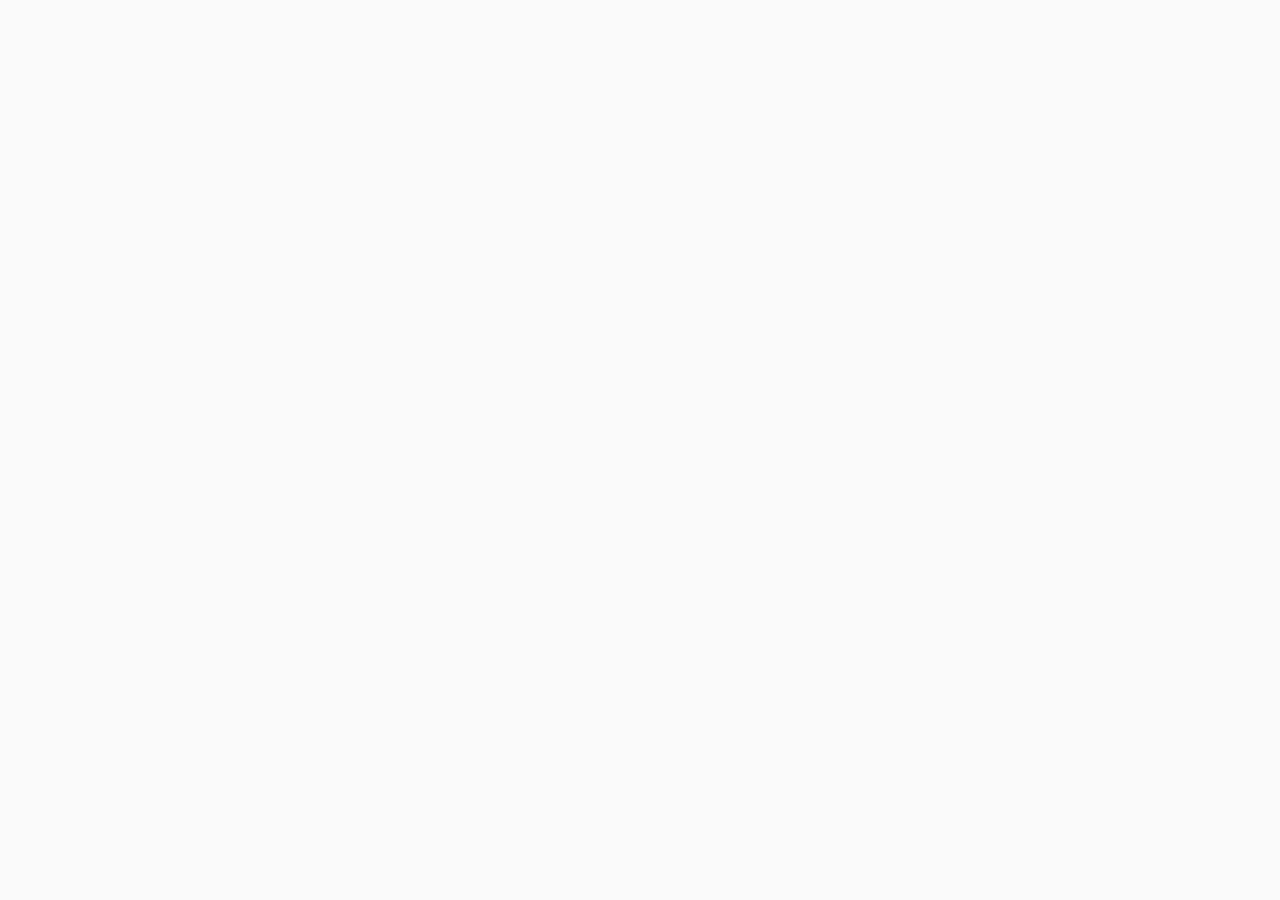
==== commit f7d3d28e: "update" ====
--- a/zimkit-vue/index.html
+++ b/zimkit-vue/index.html
@@ -1 +1 @@
-<!DOCTYPE html><html lang=""><head><meta charset="utf-8"><meta http-equiv="X-UA-Compatible" content="IE=edge"><meta name="viewport" content="width=device-width,initial-scale=1"><link rel="icon" href="favicon.ico"><title>zimkit-web-vue</title><link href="css/app.5c12ecef.css" rel="preload" as="style"><link href="js/app.5eb009db.js" rel="preload" as="script"><link href="js/chunk-vendors.f811e61b.js" rel="preload" as="script"><link href="css/app.5c12ecef.css" rel="stylesheet"></head><body><noscript><strong>We're sorry but zimkit-web-vue doesn't work properly without JavaScript enabled. Please enable it to continue.</strong></noscript><div id="app"></div><script src="js/chunk-vendors.f811e61b.js"></script><script src="js/app.5eb009db.js"></script></body></html>+<!DOCTYPE html><html lang=""><head><meta charset="utf-8"><meta http-equiv="X-UA-Compatible" content="IE=edge"><meta name="viewport" content="width=device-width,initial-scale=1"><link rel="icon" href="favicon.ico"><title>zimkit-web-vue</title><link href="css/app.ff6b2056.css" rel="preload" as="style"><link href="js/app.94167226.js" rel="preload" as="script"><link href="js/chunk-vendors.f811e61b.js" rel="preload" as="script"><link href="css/app.ff6b2056.css" rel="stylesheet"></head><body><noscript><strong>We're sorry but zimkit-web-vue doesn't work properly without JavaScript enabled. Please enable it to continue.</strong></noscript><div id="app"></div><script src="js/chunk-vendors.f811e61b.js"></script><script src="js/app.94167226.js"></script></body></html>
--- a/zimkit-vue/css/app.ff6b2056.css
+++ b/zimkit-vue/css/app.ff6b2056.css
@@ -0,0 +1 @@
+body{margin:0;background-color:#fafafa;font-family:PingFangSC-Medium,PingFang SC}#app,.login[data-v-e6972f46]{display:flex;justify-content:center;align-items:center;height:100vh}.login .login-box[data-v-e6972f46]{position:relative;display:flex;height:560px;background:#fff;box-shadow:0 10px 40px 0 rgba(0,0,0,.1);border-radius:6px 8px 8px 6px}.login .login-box .welcome-box[data-v-e6972f46]{width:500px;height:560px;background-image:url(../img/img_background.2068124a.png);background-size:cover}.login .login-box .welcome-box .welcome-text[data-v-e6972f46]{margin:67px 0 0 51px;font-size:30px;font-weight:500;color:#fff;line-height:50px;text-align:left;white-space:pre-wrap}.login .login-box .form[data-v-e6972f46]{display:flex;flex-direction:column;margin:50px 40px;padding:64px 40px 0 40px;width:340px;height:460px;box-sizing:border-box}.login .login-box .form .id[data-v-e6972f46],.login .login-box .form .name[data-v-e6972f46]{display:flex;flex-direction:column;align-items:flex-start;margin-bottom:16px}.login .login-box .form .id .label[data-v-e6972f46],.login .login-box .form .name .label[data-v-e6972f46]{margin-bottom:8px;font-size:12px;font-weight:500;line-height:14px;color:#394256}.login .login-box .form .id input[data-v-e6972f46],.login .login-box .form .name input[data-v-e6972f46]{padding:12px 16px;width:260px;height:44px;border-radius:4px;border:1px solid #e5e5e5;box-sizing:border-box;outline:none}.login .login-box .form .id .en-input[data-v-e6972f46],.login .login-box .form .name .en-input[data-v-e6972f46]{width:295px}.login .login-box .form .id input[data-v-e6972f46]::-webkit-input-placeholder,.login .login-box .form .name input[data-v-e6972f46]::-webkit-input-placeholder{color:#b1b4bb}.login .login-box .form .id input[data-v-e6972f46]:-moz-placeholder,.login .login-box .form .id input[data-v-e6972f46]::-moz-placeholder,.login .login-box .form .name input[data-v-e6972f46]:-moz-placeholder,.login .login-box .form .name input[data-v-e6972f46]::-moz-placeholder{color:#b1b4bb}.login .login-box .form .id input[data-v-e6972f46]:-ms-input-placeholder,.login .login-box .form .name input[data-v-e6972f46]:-ms-input-placeholder{color:#b1b4bb}.login .login-box .form .id input[data-v-e6972f46]::-webkit-inner-spin-button,.login .login-box .form .id input[data-v-e6972f46]::-webkit-outer-spin-button,.login .login-box .form .name input[data-v-e6972f46]::-webkit-inner-spin-button,.login .login-box .form .name input[data-v-e6972f46]::-webkit-outer-spin-button{-webkit-appearance:none}.login .login-box .form .id .user-name[data-v-e6972f46],.login .login-box .form .name .user-name[data-v-e6972f46]{height:44px;font-size:14px;font-weight:400;font-family:PingFangSC-Regular,PingFang SC;color:#18191a;line-height:44px}.login .login-box .form .login-btn[data-v-e6972f46]{align-self:center;margin-top:84px;width:190px;height:48px;background-color:#3478fc;border-radius:4px;border:none;font-size:14px;font-weight:500;color:#fff;line-height:48px;cursor:pointer}.login .login-box .form button[class=login-btn][data-v-e6972f46]:disabled{opacity:.5}.login .login-box .form .login-err-tip[data-v-e6972f46]{margin-top:8px;font-size:12px;font-weight:400;font-family:PingFangSC-Regular,PingFang SC;color:#f64326;line-height:14px}.login .login-box .en-form[data-v-e6972f46]{width:375px}.btn{text-align:center;background-color:#3478fc;border-radius:4px;border:none;font-size:14px;font-weight:500;color:#fff;cursor:pointer}.btn:disabled{opacity:.5;cursor:not-allowed}.err-tip{align-self:flex-start;margin-top:8px;font-size:12px;font-weight:400;font-family:PingFangSC-Regular,PingFang SC;color:#f64326;line-height:14px}.err-icon{margin-right:8px;background-image:url([data-uri]);background-size:cover;width:24px;height:24px}::-webkit-scrollbar{width:6px;height:6px}::-webkit-scrollbar-thumb{border-radius:3px;background-color:#bebebe;opacity:.6;-webkit-transition:background-color .3s;transition:background-color .3s;cursor:pointer}::-webkit-scrollbar-thumb:hover{background:#bebebe}::-webkit-scrollbar-corner,::-webkit-scrollbar-track{background:transparent}.fade-enter-active[data-v-5338bea0],.fade-leave-active[data-v-5338bea0]{transition:opacity .5s}.fade-enter[data-v-5338bea0],.fade-leave-to[data-v-5338bea0]{opacity:0}.default[data-v-5338bea0]{position:fixed;z-index:103}.default .toast[data-v-5338bea0]{position:fixed;top:50%;left:50%;transform:translate(-50%,-50%);padding:0 20px;max-width:516px;height:40px;border-radius:8px;font-size:13px;line-height:40px;text-align:center;color:#fff;background-color:rgba(0,0,0,.6);opacity:.96}.default .toast.error[data-v-5338bea0]{background-color:#fff}.default .toast .name[data-v-5338bea0],.default .toast .text[data-v-5338bea0]{display:inline-block;max-width:388px;overflow:hidden;text-overflow:ellipsis;white-space:nowrap;vertical-align:bottom}.default.loading[data-v-5338bea0]{top:0;bottom:0;left:0;right:0;background-color:rgba(0,0,0,.6)}.default.loading .toast[data-v-5338bea0]{top:50%;transform:translate(-50%,-50%);border-radius:4px;background-color:rgba(0,0,0,.6);height:40px;line-height:40px}.wrapper[data-v-3e0d9c11]{z-index:102;position:fixed;top:0;bottom:0;left:0;right:0;background-color:rgba(0,0,0,.4)}.wrapper .dialog[data-v-3e0d9c11]{position:absolute;top:50%;left:50%;transform:translate(-50%,-50%);display:flex;flex-direction:column;align-items:center;padding:32px 0;box-sizing:border-box;width:340px;min-height:163px;background-color:#fff;border-radius:4px;font-size:16px;color:#28292e}.wrapper .dialog .close-icon[data-v-3e0d9c11]{position:absolute;top:8px;right:8px;display:flex;justify-content:center;align-items:center;align-self:flex-end;width:30px;height:30px;cursor:pointer}.wrapper .dialog .close-icon[data-v-3e0d9c11]:after,.wrapper .dialog .close-icon[data-v-3e0d9c11]:before{position:absolute;content:" ";height:12px;width:2px;background-color:#fff}.wrapper .dialog .close-icon[data-v-3e0d9c11]:before{transform:rotate(45deg)}.wrapper .dialog .close-icon[data-v-3e0d9c11]:after{transform:rotate(-45deg)}.wrapper .dialog .title[data-v-3e0d9c11]{font-size:16px}.wrapper .dialog .desc[data-v-3e0d9c11]{text-align:center;width:240px;word-break:break-word;line-height:21px}.wrapper .dialog .line[data-v-3e0d9c11]{margin:20px 0;width:292px;height:1px;background:#ebecec}.wrapper .dialog .btn-box .cancel[data-v-3e0d9c11]{width:100px;height:36px}.dialog[data-v-5a48028a]{position:absolute;top:50%;left:50%;transform:translate(-50%,-50%);min-width:360px;min-height:214px;background-color:#fff;box-shadow:0 0 20px 0 rgba(0,0,0,.1),0 12px 12px 0 rgba(0,0,0,.04);border-radius:8px}.dialog .top[data-v-5a48028a]{display:flex;justify-content:space-between;padding:0 42px;width:100%;height:48px}.dialog .top .title[data-v-5a48028a]{position:relative;padding:0 18px;line-height:48px;font-size:14px;font-weight:400;color:#000;height:100%;cursor:pointer}.dialog .top .title.actived[data-v-5a48028a]{font-weight:500}.dialog .top .title.actived[data-v-5a48028a]:after{content:"";position:absolute;left:50%;transform:translate(-50%);bottom:0;width:32px;height:3px;background-color:#3478fc;border-radius:4px}.dialog .content[data-v-5a48028a]{display:flex;flex-direction:column;padding:24px;width:100%}.dialog .content .attend[data-v-5a48028a],.dialog .content .group[data-v-5a48028a],.dialog .content .peer[data-v-5a48028a]{width:100%;display:flex;flex-direction:column;justify-content:space-between;align-items:center}.dialog .content .attend .input-box[data-v-5a48028a],.dialog .content .group .input-box[data-v-5a48028a],.dialog .content .peer .input-box[data-v-5a48028a]{position:relative;display:flex;flex-direction:column;justify-content:flex-start;margin-bottom:34px}.dialog .content .attend .btn-box[data-v-5a48028a],.dialog .content .group .btn-box[data-v-5a48028a],.dialog .content .peer .btn-box[data-v-5a48028a]{display:flex;justify-content:center;align-items:center}.dialog .content .attend .btn-box .cancel-btn[data-v-5a48028a],.dialog .content .attend .btn-box .create-peer-btn[data-v-5a48028a],.dialog .content .group .btn-box .cancel-btn[data-v-5a48028a],.dialog .content .group .btn-box .create-peer-btn[data-v-5a48028a],.dialog .content .peer .btn-box .cancel-btn[data-v-5a48028a],.dialog .content .peer .btn-box .create-peer-btn[data-v-5a48028a]{width:100px;height:36px;line-height:34px}.dialog .content .attend .btn-box .cancel-btn[data-v-5a48028a],.dialog .content .group .btn-box .cancel-btn[data-v-5a48028a],.dialog .content .peer .btn-box .cancel-btn[data-v-5a48028a]{margin-right:20px;background-color:#fff;color:#3478fc;border:1px solid #e8e8e8}.dialog .content .attend .err-tip[data-v-5a48028a],.dialog .content .group .err-tip[data-v-5a48028a],.dialog .content .peer .err-tip[data-v-5a48028a]{position:absolute;bottom:-14px}.dialog .content input[data-v-5a48028a]{margin-bottom:8px;padding:9px 0;width:312px;height:40px;border:none;border-bottom:1px solid #ebecec;outline:none}.dialog .content .en-input[data-v-5a48028a]{width:410px}.right-click-box[data-v-4c15af44]{position:absolute;padding:8px 0;width:128px;background:#fff;box-shadow:0 0 12px 0 rgba(0,0,0,.1),0 6px 12px 0 rgba(0,0,0,.04);border-radius:4px}.right-click-box .item[data-v-4c15af44]{padding:8px 0 8px 16px;font-size:14px;font-weight:400;color:#28292e}.right-click-box .item[data-v-4c15af44]:hover{cursor:pointer;color:#1169ff;background:#fafbfd}.conversation[data-v-0e1fcf38]{display:flex;width:350px;height:720px;background-color:#fff;border-radius:0 0 0 8px}.conversation .left-banner[data-v-0e1fcf38]{display:flex;flex-direction:column;justify-content:space-between;padding:16px 8px;width:70px;height:100%;background-color:#f2f2f2;border-radius:0 0 0 8px}.conversation .left-banner .item[data-v-0e1fcf38]{position:relative;display:flex;flex-direction:column;justify-content:center;align-items:center;margin-bottom:24px;padding:8px 0 6px;width:54px;background-color:#fff;border-radius:4px;cursor:pointer}.conversation .left-banner .item .icon[data-v-0e1fcf38]{width:24px;height:24px;background-size:cover}.conversation .left-banner .item .message-icon[data-v-0e1fcf38]{background-image:url([data-uri])}.conversation .left-banner .item .create-chat-icon[data-v-0e1fcf38]{background-image:url([data-uri])}.conversation .left-banner .item .exit-icon[data-v-0e1fcf38]{background-image:url([data-uri])}.conversation .left-banner .item:hover .create-chat-text[data-v-0e1fcf38]{color:#3478fc}.conversation .left-banner .item:hover .create-chat-icon[data-v-0e1fcf38]{background-image:url([data-uri])}.conversation .left-banner .item:hover .exit-text[data-v-0e1fcf38]{color:#ff4a50}.conversation .left-banner .item:hover .exit-icon[data-v-0e1fcf38]{background-image:url([data-uri])}.conversation .left-banner .item .text[data-v-0e1fcf38]{text-align:center;font-size:12px;font-weight:500;color:#666;line-height:16px}.conversation .left-banner .item .total[data-v-0e1fcf38]{position:absolute;top:-16px;right:-14px;flex-shrink:0;width:40px;height:40px;background-color:#ff4a50;font-size:18px;font-weight:500;color:#fff;border-radius:50%;transform:scale(.5);line-height:40px;text-align:center}.conversation .left-banner .item[data-v-0e1fcf38]:last-child{margin-bottom:0}.conversation .conversation-content[data-v-0e1fcf38]{padding:8px 8px 0 8px;width:280px;overflow-y:auto}.conversation .conversation-content .conversation-item[data-v-0e1fcf38]{display:flex;align-items:center;padding:12px 16px;width:100%;height:68px;border-radius:5px}.conversation .conversation-content .conversation-item.actived[data-v-0e1fcf38]{background:linear-gradient(270deg,#64b0fe,#3478fc)}.conversation .conversation-content .conversation-item.actived .conversation-info .info-top .item-date[data-v-0e1fcf38],.conversation .conversation-content .conversation-item.actived .conversation-info .info-top .item-name[data-v-0e1fcf38],.conversation .conversation-content .conversation-item.actived .conversation-info .item-message .message-text[data-v-0e1fcf38]{color:#fff}.conversation .conversation-content .conversation-item[data-v-0e1fcf38]:hover{cursor:pointer;background-color:#f2f2f2}.conversation .conversation-content .conversation-item .head-portrait[data-v-0e1fcf38]{position:relative;flex-shrink:0;margin-right:10px;text-align:center;width:44px;height:44px;line-height:42px;border-radius:8px;background-color:#fff;border:1px solid #ccc}.conversation .conversation-content .conversation-item .head-portrait .unread-count[data-v-0e1fcf38]{position:absolute;top:-18px;right:-16px;width:40px;height:40px;background-color:#ff4a50;font-size:18px;font-weight:500;color:#fff;border-radius:50%;transform:scale(.5);line-height:40px;text-align:center}.conversation .conversation-content .conversation-item .conversation-info[data-v-0e1fcf38]{display:flex;flex-direction:column;align-items:flex-start;width:100%}.conversation .conversation-content .conversation-item .conversation-info .info-top[data-v-0e1fcf38]{display:flex;justify-content:space-between;align-items:center;width:100%}.conversation .conversation-content .conversation-item .conversation-info .info-top .item-name[data-v-0e1fcf38]{max-width:110px;font-size:16px;font-weight:500;color:#18191a;line-height:22px;overflow:hidden;text-overflow:ellipsis;white-space:nowrap}.conversation .conversation-content .conversation-item .conversation-info .info-top .item-date[data-v-0e1fcf38]{font-size:12px;font-weight:400;font-family:PingFangSC-Regular,PingFang SC;color:#b8b8b8;line-height:17px}.conversation .conversation-content .conversation-item .conversation-info .item-message[data-v-0e1fcf38]{display:flex;align-items:center;margin-top:4px}.conversation .conversation-content .conversation-item .conversation-info .item-message .message-text[data-v-0e1fcf38]{max-width:160px;height:18px;font-size:12px;font-weight:500;color:#b1b4bb;line-height:18px;overflow:hidden;text-overflow:ellipsis;white-space:nowrap}.conversation .default-content[data-v-0e1fcf38]{display:flex;justify-content:center;align-items:center;width:100%;font-size:16px;font-weight:400;color:#394256}.conversation .default-content .text[data-v-0e1fcf38]{line-height:22px;text-align:center;white-space:pre-wrap}.conversation .abnormal-content[data-v-0e1fcf38]{display:flex;justify-content:center;width:100%;height:100%;background-color:#fff}.conversation .abnormal-content .reload-btn[data-v-0e1fcf38]{margin-top:620px;width:100px;height:36px;line-height:36px}.conversation .err-icon[data-v-0e1fcf38]{margin-right:4px;width:12px;height:12px}.chat[data-v-1c8bc28a]{flex-grow:1;display:flex;flex-direction:column;width:680px;height:720px;background-color:#f2f2f2;border-radius:0 0 8px 0}.chat .header[data-v-1c8bc28a]{display:flex;justify-content:space-between;align-items:center;border-bottom:1px solid #e6e6e6;width:100%;height:56px}.chat .header .title[data-v-1c8bc28a]{margin-left:24px;font-size:16px;font-weight:500;color:#18191a;line-height:56px}.chat .header .more-icon[data-v-1c8bc28a]{margin-right:8px;width:40px;height:40px;background-image:url([data-uri]);background-size:cover}.chat .header .more-icon[data-v-1c8bc28a]:hover{cursor:pointer;background-image:url([data-uri])}.chat .message-content[data-v-1c8bc28a]{flex-grow:1;padding:16px 12px 0 12px;height:200px;overflow-y:scroll}.chat .message-content .message-item[data-v-1c8bc28a]{display:flex;flex-direction:column;justify-content:center;padding:8px 0 16px 0}.chat .message-content .message-item .time-box[data-v-1c8bc28a]{align-self:center;margin-bottom:16px;font-size:12px;font-weight:500;color:#b1b4bb}.chat .message-content .message-item .left-msg[data-v-1c8bc28a]{display:flex;justify-content:flex-start;align-items:center;width:100%}.chat .message-content .message-item .right-msg[data-v-1c8bc28a]{display:flex;justify-content:flex-end;align-items:flex-start;width:100%}.chat .message-content .message-item .right-msg .msg-text[data-v-1c8bc28a]{background-color:#3478fc;color:#fff}.chat .message-content .message-item .right-msg .message-box[data-v-1c8bc28a]{align-items:flex-end;word-break:break-all}.chat .message-content .message-item .center-msg[data-v-1c8bc28a],.chat .message-content .message-item .right-msg .err-icon[data-v-1c8bc28a]{align-self:center}.chat .message-content .message-item .head-portrait[data-v-1c8bc28a]{flex-shrink:0;align-self:flex-start;text-align:center;margin:0 12px;width:36px;height:36px;line-height:34px;border-radius:8px;background-color:#fff;border:1px solid #ccc}.chat .message-content .message-item .message-box[data-v-1c8bc28a]{display:flex;flex-direction:column;max-width:320px}.chat .message-content .message-item .message-box .send-name[data-v-1c8bc28a]{margin-bottom:4px;font-size:12px;font-weight:400;color:#394256}.chat .message-content .message-item .msg-text[data-v-1c8bc28a]{padding:11px 12px;background-color:#fff;border-radius:8px;font-size:15px;font-weight:400;color:#2a2a2a;white-space:pre-wrap;word-break:break-word}.chat .send-box[data-v-1c8bc28a]{display:flex;flex-direction:column;border-top:1px solid #e6e6e6;width:100%;height:156px}.chat .send-box .tool-box[data-v-1c8bc28a]{height:49px}.chat .send-box .text-area[data-v-1c8bc28a]{padding:0 16px;width:100%;height:50px;background-color:#f2f2f2;font-size:14px;font-weight:400;color:#2a2a2a;border:none;resize:none;outline:none}.chat .send-box .send-button[data-v-1c8bc28a]{align-self:flex-end;margin-top:8px;margin-right:24px;width:72px;height:32px;line-height:32px}.chat .default-content[data-v-1c8bc28a]{display:flex;flex-direction:column;justify-content:center;align-items:center;width:100%;height:100%}.chat .default-content .img[data-v-1c8bc28a]{background-image:url(../img/chat-default.e304240d.png);background-size:cover;width:95px;height:89px}.chat .default-content .text[data-v-1c8bc28a]{margin-top:16px;font-size:16px;font-weight:400;color:#b1b4bb;line-height:22px}.group-container[data-v-f9306e64]{position:absolute;right:0;bottom:0;padding:40px 32px 65px;width:272px;height:664px;background-color:#fff;border-radius:0 0 8px 0}.group-container .form-box[data-v-f9306e64]{display:flex;flex-direction:column;justify-content:space-between;height:100%}.group-container .form-box .id .label[data-v-f9306e64]{font-size:14px;font-weight:500;color:#394256;line-height:20px}.group-container .form-box .id .value[data-v-f9306e64]{padding-left:12px;width:208px;height:44px;background-color:#f4f5f8;border-radius:4px;font-size:14px;font-weight:400;color:#18191a;line-height:44px}.group-container .form-box .copy-btn[data-v-f9306e64]{width:208px;height:44px;line-height:44px}*{margin:0;font-family:PingFangSC-Medium,PingFang SC;box-sizing:border-box}#zegoim[data-v-8cd46a72]{font-family:Avenir,Helvetica,Arial,sans-serif;-webkit-font-smoothing:antialiased;-moz-osx-font-smoothing:grayscale;color:#2c3e50;display:flex;justify-content:center;align-items:center;height:100vh}.zego-im-container[data-v-8cd46a72]{display:flex;flex-direction:column;width:1030px;height:770px;box-shadow:0 4px 10px 0 rgba(0,0,0,.1);border-radius:8px}.zego-im-container .top-banner[data-v-8cd46a72]{padding-left:24px;text-align:left;font-size:16px;font-weight:500;line-height:50px;color:#fff;width:100%;height:50px;background-color:#3478fc;border-radius:8px 8px 0 0}.zego-im-container .box[data-v-8cd46a72]{position:relative;display:flex;width:100%;height:720px}
--- a/zimkit-vue/css/app.ff6b2056.css
+++ b/zimkit-vue/css/app.ff6b2056.css
@@ -0,0 +1 @@
+body{margin:0;background-color:#fafafa;font-family:PingFangSC-Medium,PingFang SC}#app,.login[data-v-e6972f46]{display:flex;justify-content:center;align-items:center;height:100vh}.login .login-box[data-v-e6972f46]{position:relative;display:flex;height:560px;background:#fff;box-shadow:0 10px 40px 0 rgba(0,0,0,.1);border-radius:6px 8px 8px 6px}.login .login-box .welcome-box[data-v-e6972f46]{width:500px;height:560px;background-image:url(../img/img_background.2068124a.png);background-size:cover}.login .login-box .welcome-box .welcome-text[data-v-e6972f46]{margin:67px 0 0 51px;font-size:30px;font-weight:500;color:#fff;line-height:50px;text-align:left;white-space:pre-wrap}.login .login-box .form[data-v-e6972f46]{display:flex;flex-direction:column;margin:50px 40px;padding:64px 40px 0 40px;width:340px;height:460px;box-sizing:border-box}.login .login-box .form .id[data-v-e6972f46],.login .login-box .form .name[data-v-e6972f46]{display:flex;flex-direction:column;align-items:flex-start;margin-bottom:16px}.login .login-box .form .id .label[data-v-e6972f46],.login .login-box .form .name .label[data-v-e6972f46]{margin-bottom:8px;font-size:12px;font-weight:500;line-height:14px;color:#394256}.login .login-box .form .id input[data-v-e6972f46],.login .login-box .form .name input[data-v-e6972f46]{padding:12px 16px;width:260px;height:44px;border-radius:4px;border:1px solid #e5e5e5;box-sizing:border-box;outline:none}.login .login-box .form .id .en-input[data-v-e6972f46],.login .login-box .form .name .en-input[data-v-e6972f46]{width:295px}.login .login-box .form .id input[data-v-e6972f46]::-webkit-input-placeholder,.login .login-box .form .name input[data-v-e6972f46]::-webkit-input-placeholder{color:#b1b4bb}.login .login-box .form .id input[data-v-e6972f46]:-moz-placeholder,.login .login-box .form .id input[data-v-e6972f46]::-moz-placeholder,.login .login-box .form .name input[data-v-e6972f46]:-moz-placeholder,.login .login-box .form .name input[data-v-e6972f46]::-moz-placeholder{color:#b1b4bb}.login .login-box .form .id input[data-v-e6972f46]:-ms-input-placeholder,.login .login-box .form .name input[data-v-e6972f46]:-ms-input-placeholder{color:#b1b4bb}.login .login-box .form .id input[data-v-e6972f46]::-webkit-inner-spin-button,.login .login-box .form .id input[data-v-e6972f46]::-webkit-outer-spin-button,.login .login-box .form .name input[data-v-e6972f46]::-webkit-inner-spin-button,.login .login-box .form .name input[data-v-e6972f46]::-webkit-outer-spin-button{-webkit-appearance:none}.login .login-box .form .id .user-name[data-v-e6972f46],.login .login-box .form .name .user-name[data-v-e6972f46]{height:44px;font-size:14px;font-weight:400;font-family:PingFangSC-Regular,PingFang SC;color:#18191a;line-height:44px}.login .login-box .form .login-btn[data-v-e6972f46]{align-self:center;margin-top:84px;width:190px;height:48px;background-color:#3478fc;border-radius:4px;border:none;font-size:14px;font-weight:500;color:#fff;line-height:48px;cursor:pointer}.login .login-box .form button[class=login-btn][data-v-e6972f46]:disabled{opacity:.5}.login .login-box .form .login-err-tip[data-v-e6972f46]{margin-top:8px;font-size:12px;font-weight:400;font-family:PingFangSC-Regular,PingFang SC;color:#f64326;line-height:14px}.login .login-box .en-form[data-v-e6972f46]{width:375px}.btn{text-align:center;background-color:#3478fc;border-radius:4px;border:none;font-size:14px;font-weight:500;color:#fff;cursor:pointer}.btn:disabled{opacity:.5;cursor:not-allowed}.err-tip{align-self:flex-start;margin-top:8px;font-size:12px;font-weight:400;font-family:PingFangSC-Regular,PingFang SC;color:#f64326;line-height:14px}.err-icon{margin-right:8px;background-image:url([data-uri]);background-size:cover;width:24px;height:24px}::-webkit-scrollbar{width:6px;height:6px}::-webkit-scrollbar-thumb{border-radius:3px;background-color:#bebebe;opacity:.6;-webkit-transition:background-color .3s;transition:background-color .3s;cursor:pointer}::-webkit-scrollbar-thumb:hover{background:#bebebe}::-webkit-scrollbar-corner,::-webkit-scrollbar-track{background:transparent}.fade-enter-active[data-v-5338bea0],.fade-leave-active[data-v-5338bea0]{transition:opacity .5s}.fade-enter[data-v-5338bea0],.fade-leave-to[data-v-5338bea0]{opacity:0}.default[data-v-5338bea0]{position:fixed;z-index:103}.default .toast[data-v-5338bea0]{position:fixed;top:50%;left:50%;transform:translate(-50%,-50%);padding:0 20px;max-width:516px;height:40px;border-radius:8px;font-size:13px;line-height:40px;text-align:center;color:#fff;background-color:rgba(0,0,0,.6);opacity:.96}.default .toast.error[data-v-5338bea0]{background-color:#fff}.default .toast .name[data-v-5338bea0],.default .toast .text[data-v-5338bea0]{display:inline-block;max-width:388px;overflow:hidden;text-overflow:ellipsis;white-space:nowrap;vertical-align:bottom}.default.loading[data-v-5338bea0]{top:0;bottom:0;left:0;right:0;background-color:rgba(0,0,0,.6)}.default.loading .toast[data-v-5338bea0]{top:50%;transform:translate(-50%,-50%);border-radius:4px;background-color:rgba(0,0,0,.6);height:40px;line-height:40px}.wrapper[data-v-3e0d9c11]{z-index:102;position:fixed;top:0;bottom:0;left:0;right:0;background-color:rgba(0,0,0,.4)}.wrapper .dialog[data-v-3e0d9c11]{position:absolute;top:50%;left:50%;transform:translate(-50%,-50%);display:flex;flex-direction:column;align-items:center;padding:32px 0;box-sizing:border-box;width:340px;min-height:163px;background-color:#fff;border-radius:4px;font-size:16px;color:#28292e}.wrapper .dialog .close-icon[data-v-3e0d9c11]{position:absolute;top:8px;right:8px;display:flex;justify-content:center;align-items:center;align-self:flex-end;width:30px;height:30px;cursor:pointer}.wrapper .dialog .close-icon[data-v-3e0d9c11]:after,.wrapper .dialog .close-icon[data-v-3e0d9c11]:before{position:absolute;content:" ";height:12px;width:2px;background-color:#fff}.wrapper .dialog .close-icon[data-v-3e0d9c11]:before{transform:rotate(45deg)}.wrapper .dialog .close-icon[data-v-3e0d9c11]:after{transform:rotate(-45deg)}.wrapper .dialog .title[data-v-3e0d9c11]{font-size:16px}.wrapper .dialog .desc[data-v-3e0d9c11]{text-align:center;width:240px;word-break:break-word;line-height:21px}.wrapper .dialog .line[data-v-3e0d9c11]{margin:20px 0;width:292px;height:1px;background:#ebecec}.wrapper .dialog .btn-box .cancel[data-v-3e0d9c11]{width:100px;height:36px}.dialog[data-v-5a48028a]{position:absolute;top:50%;left:50%;transform:translate(-50%,-50%);min-width:360px;min-height:214px;background-color:#fff;box-shadow:0 0 20px 0 rgba(0,0,0,.1),0 12px 12px 0 rgba(0,0,0,.04);border-radius:8px}.dialog .top[data-v-5a48028a]{display:flex;justify-content:space-between;padding:0 42px;width:100%;height:48px}.dialog .top .title[data-v-5a48028a]{position:relative;padding:0 18px;line-height:48px;font-size:14px;font-weight:400;color:#000;height:100%;cursor:pointer}.dialog .top .title.actived[data-v-5a48028a]{font-weight:500}.dialog .top .title.actived[data-v-5a48028a]:after{content:"";position:absolute;left:50%;transform:translate(-50%);bottom:0;width:32px;height:3px;background-color:#3478fc;border-radius:4px}.dialog .content[data-v-5a48028a]{display:flex;flex-direction:column;padding:24px;width:100%}.dialog .content .attend[data-v-5a48028a],.dialog .content .group[data-v-5a48028a],.dialog .content .peer[data-v-5a48028a]{width:100%;display:flex;flex-direction:column;justify-content:space-between;align-items:center}.dialog .content .attend .input-box[data-v-5a48028a],.dialog .content .group .input-box[data-v-5a48028a],.dialog .content .peer .input-box[data-v-5a48028a]{position:relative;display:flex;flex-direction:column;justify-content:flex-start;margin-bottom:34px}.dialog .content .attend .btn-box[data-v-5a48028a],.dialog .content .group .btn-box[data-v-5a48028a],.dialog .content .peer .btn-box[data-v-5a48028a]{display:flex;justify-content:center;align-items:center}.dialog .content .attend .btn-box .cancel-btn[data-v-5a48028a],.dialog .content .attend .btn-box .create-peer-btn[data-v-5a48028a],.dialog .content .group .btn-box .cancel-btn[data-v-5a48028a],.dialog .content .group .btn-box .create-peer-btn[data-v-5a48028a],.dialog .content .peer .btn-box .cancel-btn[data-v-5a48028a],.dialog .content .peer .btn-box .create-peer-btn[data-v-5a48028a]{width:100px;height:36px;line-height:34px}.dialog .content .attend .btn-box .cancel-btn[data-v-5a48028a],.dialog .content .group .btn-box .cancel-btn[data-v-5a48028a],.dialog .content .peer .btn-box .cancel-btn[data-v-5a48028a]{margin-right:20px;background-color:#fff;color:#3478fc;border:1px solid #e8e8e8}.dialog .content .attend .err-tip[data-v-5a48028a],.dialog .content .group .err-tip[data-v-5a48028a],.dialog .content .peer .err-tip[data-v-5a48028a]{position:absolute;bottom:-14px}.dialog .content input[data-v-5a48028a]{margin-bottom:8px;padding:9px 0;width:312px;height:40px;border:none;border-bottom:1px solid #ebecec;outline:none}.dialog .content .en-input[data-v-5a48028a]{width:410px}.right-click-box[data-v-4c15af44]{position:absolute;padding:8px 0;width:128px;background:#fff;box-shadow:0 0 12px 0 rgba(0,0,0,.1),0 6px 12px 0 rgba(0,0,0,.04);border-radius:4px}.right-click-box .item[data-v-4c15af44]{padding:8px 0 8px 16px;font-size:14px;font-weight:400;color:#28292e}.right-click-box .item[data-v-4c15af44]:hover{cursor:pointer;color:#1169ff;background:#fafbfd}.conversation[data-v-0e1fcf38]{display:flex;width:350px;height:720px;background-color:#fff;border-radius:0 0 0 8px}.conversation .left-banner[data-v-0e1fcf38]{display:flex;flex-direction:column;justify-content:space-between;padding:16px 8px;width:70px;height:100%;background-color:#f2f2f2;border-radius:0 0 0 8px}.conversation .left-banner .item[data-v-0e1fcf38]{position:relative;display:flex;flex-direction:column;justify-content:center;align-items:center;margin-bottom:24px;padding:8px 0 6px;width:54px;background-color:#fff;border-radius:4px;cursor:pointer}.conversation .left-banner .item .icon[data-v-0e1fcf38]{width:24px;height:24px;background-size:cover}.conversation .left-banner .item .message-icon[data-v-0e1fcf38]{background-image:url([data-uri])}.conversation .left-banner .item .create-chat-icon[data-v-0e1fcf38]{background-image:url([data-uri])}.conversation .left-banner .item .exit-icon[data-v-0e1fcf38]{background-image:url([data-uri])}.conversation .left-banner .item:hover .create-chat-text[data-v-0e1fcf38]{color:#3478fc}.conversation .left-banner .item:hover .create-chat-icon[data-v-0e1fcf38]{background-image:url([data-uri])}.conversation .left-banner .item:hover .exit-text[data-v-0e1fcf38]{color:#ff4a50}.conversation .left-banner .item:hover .exit-icon[data-v-0e1fcf38]{background-image:url([data-uri])}.conversation .left-banner .item .text[data-v-0e1fcf38]{text-align:center;font-size:12px;font-weight:500;color:#666;line-height:16px}.conversation .left-banner .item .total[data-v-0e1fcf38]{position:absolute;top:-16px;right:-14px;flex-shrink:0;width:40px;height:40px;background-color:#ff4a50;font-size:18px;font-weight:500;color:#fff;border-radius:50%;transform:scale(.5);line-height:40px;text-align:center}.conversation .left-banner .item[data-v-0e1fcf38]:last-child{margin-bottom:0}.conversation .conversation-content[data-v-0e1fcf38]{padding:8px 8px 0 8px;width:280px;overflow-y:auto}.conversation .conversation-content .conversation-item[data-v-0e1fcf38]{display:flex;align-items:center;padding:12px 16px;width:100%;height:68px;border-radius:5px}.conversation .conversation-content .conversation-item.actived[data-v-0e1fcf38]{background:linear-gradient(270deg,#64b0fe,#3478fc)}.conversation .conversation-content .conversation-item.actived .conversation-info .info-top .item-date[data-v-0e1fcf38],.conversation .conversation-content .conversation-item.actived .conversation-info .info-top .item-name[data-v-0e1fcf38],.conversation .conversation-content .conversation-item.actived .conversation-info .item-message .message-text[data-v-0e1fcf38]{color:#fff}.conversation .conversation-content .conversation-item[data-v-0e1fcf38]:hover{cursor:pointer;background-color:#f2f2f2}.conversation .conversation-content .conversation-item .head-portrait[data-v-0e1fcf38]{position:relative;flex-shrink:0;margin-right:10px;text-align:center;width:44px;height:44px;line-height:42px;border-radius:8px;background-color:#fff;border:1px solid #ccc}.conversation .conversation-content .conversation-item .head-portrait .unread-count[data-v-0e1fcf38]{position:absolute;top:-18px;right:-16px;width:40px;height:40px;background-color:#ff4a50;font-size:18px;font-weight:500;color:#fff;border-radius:50%;transform:scale(.5);line-height:40px;text-align:center}.conversation .conversation-content .conversation-item .conversation-info[data-v-0e1fcf38]{display:flex;flex-direction:column;align-items:flex-start;width:100%}.conversation .conversation-content .conversation-item .conversation-info .info-top[data-v-0e1fcf38]{display:flex;justify-content:space-between;align-items:center;width:100%}.conversation .conversation-content .conversation-item .conversation-info .info-top .item-name[data-v-0e1fcf38]{max-width:110px;font-size:16px;font-weight:500;color:#18191a;line-height:22px;overflow:hidden;text-overflow:ellipsis;white-space:nowrap}.conversation .conversation-content .conversation-item .conversation-info .info-top .item-date[data-v-0e1fcf38]{font-size:12px;font-weight:400;font-family:PingFangSC-Regular,PingFang SC;color:#b8b8b8;line-height:17px}.conversation .conversation-content .conversation-item .conversation-info .item-message[data-v-0e1fcf38]{display:flex;align-items:center;margin-top:4px}.conversation .conversation-content .conversation-item .conversation-info .item-message .message-text[data-v-0e1fcf38]{max-width:160px;height:18px;font-size:12px;font-weight:500;color:#b1b4bb;line-height:18px;overflow:hidden;text-overflow:ellipsis;white-space:nowrap}.conversation .default-content[data-v-0e1fcf38]{display:flex;justify-content:center;align-items:center;width:100%;font-size:16px;font-weight:400;color:#394256}.conversation .default-content .text[data-v-0e1fcf38]{line-height:22px;text-align:center;white-space:pre-wrap}.conversation .abnormal-content[data-v-0e1fcf38]{display:flex;justify-content:center;width:100%;height:100%;background-color:#fff}.conversation .abnormal-content .reload-btn[data-v-0e1fcf38]{margin-top:620px;width:100px;height:36px;line-height:36px}.conversation .err-icon[data-v-0e1fcf38]{margin-right:4px;width:12px;height:12px}.chat[data-v-1c8bc28a]{flex-grow:1;display:flex;flex-direction:column;width:680px;height:720px;background-color:#f2f2f2;border-radius:0 0 8px 0}.chat .header[data-v-1c8bc28a]{display:flex;justify-content:space-between;align-items:center;border-bottom:1px solid #e6e6e6;width:100%;height:56px}.chat .header .title[data-v-1c8bc28a]{margin-left:24px;font-size:16px;font-weight:500;color:#18191a;line-height:56px}.chat .header .more-icon[data-v-1c8bc28a]{margin-right:8px;width:40px;height:40px;background-image:url([data-uri]);background-size:cover}.chat .header .more-icon[data-v-1c8bc28a]:hover{cursor:pointer;background-image:url([data-uri])}.chat .message-content[data-v-1c8bc28a]{flex-grow:1;padding:16px 12px 0 12px;height:200px;overflow-y:scroll}.chat .message-content .message-item[data-v-1c8bc28a]{display:flex;flex-direction:column;justify-content:center;padding:8px 0 16px 0}.chat .message-content .message-item .time-box[data-v-1c8bc28a]{align-self:center;margin-bottom:16px;font-size:12px;font-weight:500;color:#b1b4bb}.chat .message-content .message-item .left-msg[data-v-1c8bc28a]{display:flex;justify-content:flex-start;align-items:center;width:100%}.chat .message-content .message-item .right-msg[data-v-1c8bc28a]{display:flex;justify-content:flex-end;align-items:flex-start;width:100%}.chat .message-content .message-item .right-msg .msg-text[data-v-1c8bc28a]{background-color:#3478fc;color:#fff}.chat .message-content .message-item .right-msg .message-box[data-v-1c8bc28a]{align-items:flex-end;word-break:break-all}.chat .message-content .message-item .center-msg[data-v-1c8bc28a],.chat .message-content .message-item .right-msg .err-icon[data-v-1c8bc28a]{align-self:center}.chat .message-content .message-item .head-portrait[data-v-1c8bc28a]{flex-shrink:0;align-self:flex-start;text-align:center;margin:0 12px;width:36px;height:36px;line-height:34px;border-radius:8px;background-color:#fff;border:1px solid #ccc}.chat .message-content .message-item .message-box[data-v-1c8bc28a]{display:flex;flex-direction:column;max-width:320px}.chat .message-content .message-item .message-box .send-name[data-v-1c8bc28a]{margin-bottom:4px;font-size:12px;font-weight:400;color:#394256}.chat .message-content .message-item .msg-text[data-v-1c8bc28a]{padding:11px 12px;background-color:#fff;border-radius:8px;font-size:15px;font-weight:400;color:#2a2a2a;white-space:pre-wrap;word-break:break-word}.chat .send-box[data-v-1c8bc28a]{display:flex;flex-direction:column;border-top:1px solid #e6e6e6;width:100%;height:156px}.chat .send-box .tool-box[data-v-1c8bc28a]{height:49px}.chat .send-box .text-area[data-v-1c8bc28a]{padding:0 16px;width:100%;height:50px;background-color:#f2f2f2;font-size:14px;font-weight:400;color:#2a2a2a;border:none;resize:none;outline:none}.chat .send-box .send-button[data-v-1c8bc28a]{align-self:flex-end;margin-top:8px;margin-right:24px;width:72px;height:32px;line-height:32px}.chat .default-content[data-v-1c8bc28a]{display:flex;flex-direction:column;justify-content:center;align-items:center;width:100%;height:100%}.chat .default-content .img[data-v-1c8bc28a]{background-image:url(../img/chat-default.e304240d.png);background-size:cover;width:95px;height:89px}.chat .default-content .text[data-v-1c8bc28a]{margin-top:16px;font-size:16px;font-weight:400;color:#b1b4bb;line-height:22px}.group-container[data-v-f9306e64]{position:absolute;right:0;bottom:0;padding:40px 32px 65px;width:272px;height:664px;background-color:#fff;border-radius:0 0 8px 0}.group-container .form-box[data-v-f9306e64]{display:flex;flex-direction:column;justify-content:space-between;height:100%}.group-container .form-box .id .label[data-v-f9306e64]{font-size:14px;font-weight:500;color:#394256;line-height:20px}.group-container .form-box .id .value[data-v-f9306e64]{padding-left:12px;width:208px;height:44px;background-color:#f4f5f8;border-radius:4px;font-size:14px;font-weight:400;color:#18191a;line-height:44px}.group-container .form-box .copy-btn[data-v-f9306e64]{width:208px;height:44px;line-height:44px}*{margin:0;font-family:PingFangSC-Medium,PingFang SC;box-sizing:border-box}#zegoim[data-v-8cd46a72]{font-family:Avenir,Helvetica,Arial,sans-serif;-webkit-font-smoothing:antialiased;-moz-osx-font-smoothing:grayscale;color:#2c3e50;display:flex;justify-content:center;align-items:center;height:100vh}.zego-im-container[data-v-8cd46a72]{display:flex;flex-direction:column;width:1030px;height:770px;box-shadow:0 4px 10px 0 rgba(0,0,0,.1);border-radius:8px}.zego-im-container .top-banner[data-v-8cd46a72]{padding-left:24px;text-align:left;font-size:16px;font-weight:500;line-height:50px;color:#fff;width:100%;height:50px;background-color:#3478fc;border-radius:8px 8px 0 0}.zego-im-container .box[data-v-8cd46a72]{position:relative;display:flex;width:100%;height:720px}
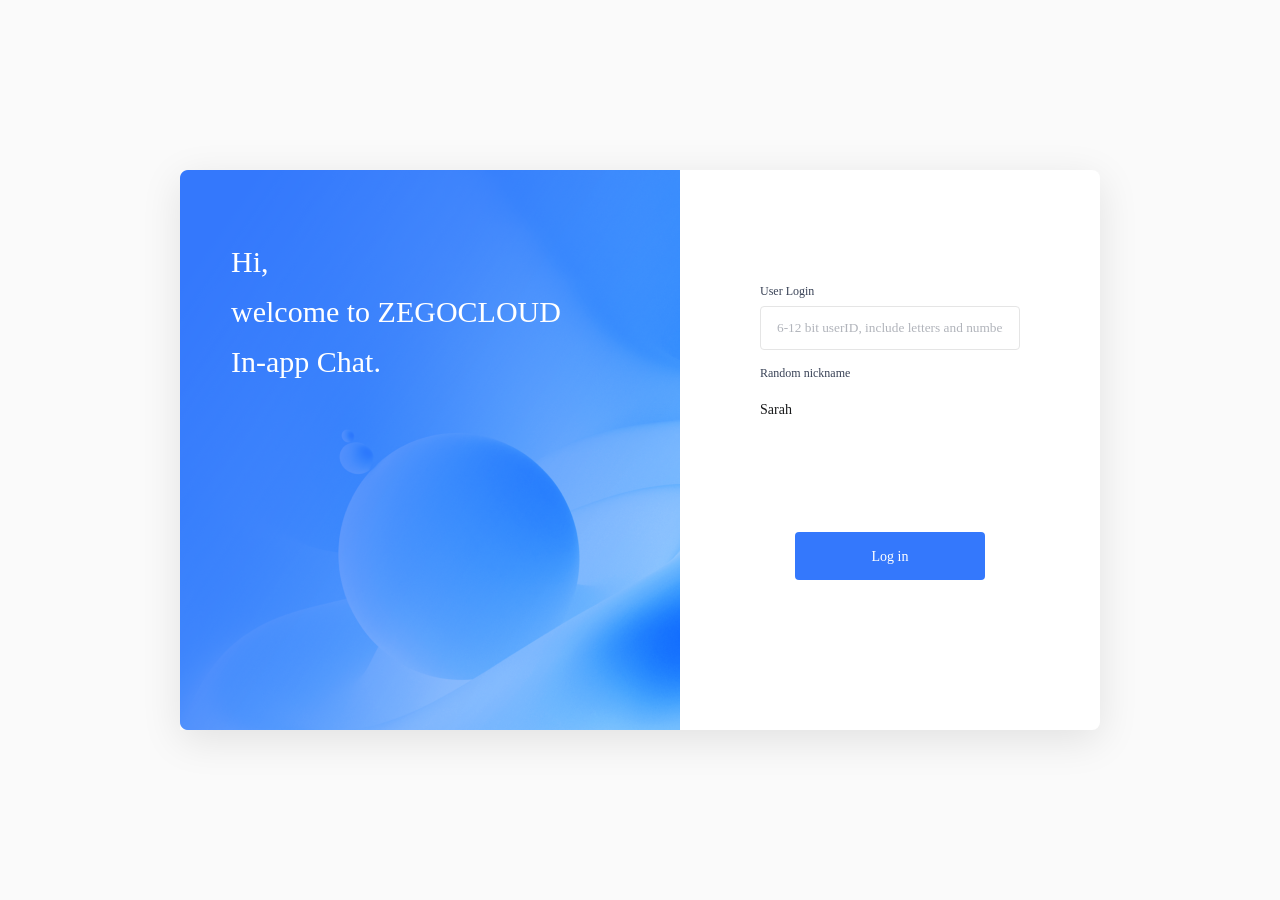
==== commit 7e9b7f24: "mvp" ====
--- a/zimkit-vue/index.html
+++ b/zimkit-vue/index.html
@@ -1 +1 @@
-<!DOCTYPE html><html lang=""><head><meta charset="utf-8"><meta http-equiv="X-UA-Compatible" content="IE=edge"><meta name="viewport" content="width=device-width,initial-scale=1"><link rel="icon" href="favicon.ico"><title>zimkit-web-vue</title><link href="css/app.ff6b2056.css" rel="preload" as="style"><link href="js/app.94167226.js" rel="preload" as="script"><link href="js/chunk-vendors.f811e61b.js" rel="preload" as="script"><link href="css/app.ff6b2056.css" rel="stylesheet"></head><body><noscript><strong>We're sorry but zimkit-web-vue doesn't work properly without JavaScript enabled. Please enable it to continue.</strong></noscript><div id="app"></div><script src="js/chunk-vendors.f811e61b.js"></script><script src="js/app.94167226.js"></script></body></html>+<!DOCTYPE html><html lang=""><head><meta charset="utf-8"><meta http-equiv="X-UA-Compatible" content="IE=edge"><meta name="viewport" content="width=device-width,initial-scale=1"><link rel="icon" href="favicon.ico"><title>zimkit-web-vue</title><link href="css/app.ff6b2056.css" rel="preload" as="style"><link href="js/app.b534e24c.js" rel="preload" as="script"><link href="js/chunk-vendors.f811e61b.js" rel="preload" as="script"><link href="css/app.ff6b2056.css" rel="stylesheet"></head><body><noscript><strong>We're sorry but zimkit-web-vue doesn't work properly without JavaScript enabled. Please enable it to continue.</strong></noscript><div id="app"></div><script src="js/chunk-vendors.f811e61b.js"></script><script src="js/app.b534e24c.js"></script></body></html>
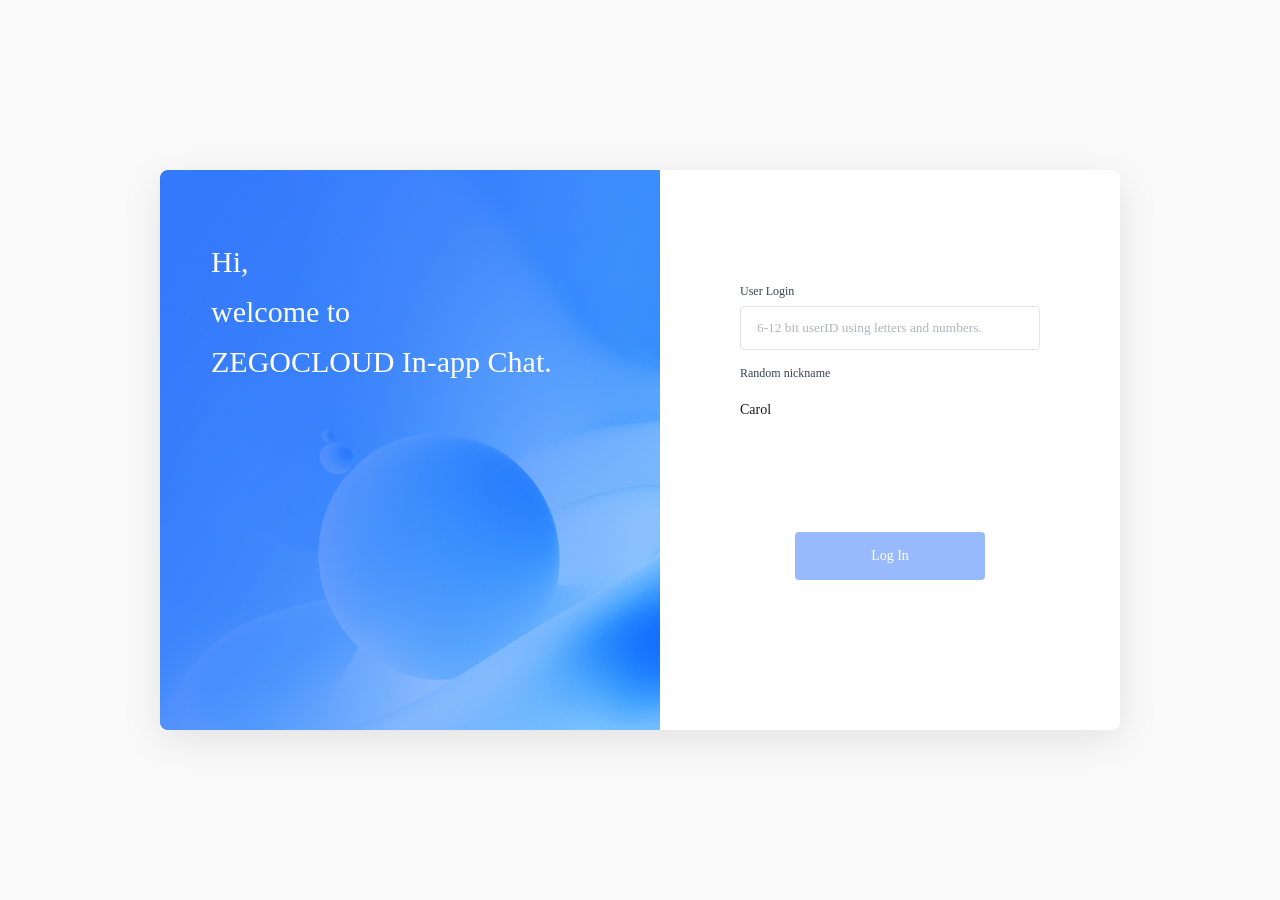
==== commit baceaefe: "v1.2" ====
--- a/zimkit-vue/index.html
+++ b/zimkit-vue/index.html
@@ -1 +1 @@
-<!DOCTYPE html><html lang=""><head><meta charset="utf-8"><meta http-equiv="X-UA-Compatible" content="IE=edge"><meta name="viewport" content="width=device-width,initial-scale=1"><link rel="icon" href="favicon.ico"><title>zimkit-web-vue</title><link href="css/app.ff6b2056.css" rel="preload" as="style"><link href="js/app.b534e24c.js" rel="preload" as="script"><link href="js/chunk-vendors.f811e61b.js" rel="preload" as="script"><link href="css/app.ff6b2056.css" rel="stylesheet"></head><body><noscript><strong>We're sorry but zimkit-web-vue doesn't work properly without JavaScript enabled. Please enable it to continue.</strong></noscript><div id="app"></div><script src="js/chunk-vendors.f811e61b.js"></script><script src="js/app.b534e24c.js"></script></body></html>+<!DOCTYPE html><html lang=""><head><meta charset="utf-8"><meta http-equiv="X-UA-Compatible" content="IE=edge"><meta name="viewport" content="width=device-width,initial-scale=1"><link rel="icon" href="favicon.ico"><title>ZIMKit Demo</title><link href="css/about.0ed538a8.css" rel="prefetch"><link href="js/about.b945c19e.js" rel="prefetch"><link href="css/app.807d04e5.css" rel="preload" as="style"><link href="js/app.9b0775cf.js" rel="preload" as="script"><link href="js/chunk-vendors.13187c2e.js" rel="preload" as="script"><link href="css/app.807d04e5.css" rel="stylesheet"></head><body><noscript><strong>We're sorry but zimkit-web-vue doesn't work properly without JavaScript enabled. Please enable it to continue.</strong></noscript><div id="app"></div><script src="js/chunk-vendors.13187c2e.js"></script><script src="js/app.9b0775cf.js"></script></body></html>
--- a/zimkit-vue/css/about.0ed538a8.css
+++ b/zimkit-vue/css/about.0ed538a8.css
@@ -0,0 +1 @@
+.login-con[data-v-3b1f28c6]{min-height:560px;height:100%;display:flex;flex-direction:column;justify-content:center;background-color:#fafafa}.login-con .login[data-v-3b1f28c6]{display:flex;justify-content:center;align-items:center}.login-con .login .login-box[data-v-3b1f28c6]{position:relative;display:flex;height:560px;background:#fff;box-shadow:0 10px 40px 0 rgba(0,0,0,.1);border-radius:6px 8px 8px 6px}.login-con .login .login-box .welcome-box[data-v-3b1f28c6]{width:500px;height:560px;background-image:url(../img/img_background.2068124a.png);background-size:cover}.login-con .login .login-box .welcome-box .welcome-text[data-v-3b1f28c6]{margin:67px 0 0 51px;font-size:30px;font-weight:500;color:#fff;line-height:50px;text-align:left;white-space:pre-wrap}.login-con .login .login-box .form[data-v-3b1f28c6]{display:flex;flex-direction:column;margin:50px 40px;padding:64px 40px 0 40px;width:340px;height:460px;box-sizing:border-box}.login-con .login .login-box .form .id[data-v-3b1f28c6],.login-con .login .login-box .form .name[data-v-3b1f28c6]{display:flex;flex-direction:column;align-items:flex-start;margin-bottom:16px}.login-con .login .login-box .form .id .label[data-v-3b1f28c6],.login-con .login .login-box .form .name .label[data-v-3b1f28c6]{margin-bottom:8px;font-size:12px;font-weight:500;line-height:14px;color:#394256}.login-con .login .login-box .form .id input[data-v-3b1f28c6],.login-con .login .login-box .form .name input[data-v-3b1f28c6]{padding:12px 16px;width:260px;height:44px;border-radius:4px;border:1px solid #e5e5e5;box-sizing:border-box;outline:none}.login-con .login .login-box .form .id .en-input[data-v-3b1f28c6],.login-con .login .login-box .form .name .en-input[data-v-3b1f28c6]{width:300px}.login-con .login .login-box .form .id input[data-v-3b1f28c6]::-webkit-input-placeholder,.login-con .login .login-box .form .name input[data-v-3b1f28c6]::-webkit-input-placeholder{color:#b1b4bb}.login-con .login .login-box .form .id input[data-v-3b1f28c6]:-moz-placeholder,.login-con .login .login-box .form .id input[data-v-3b1f28c6]::-moz-placeholder,.login-con .login .login-box .form .name input[data-v-3b1f28c6]:-moz-placeholder,.login-con .login .login-box .form .name input[data-v-3b1f28c6]::-moz-placeholder{color:#b1b4bb}.login-con .login .login-box .form .id input[data-v-3b1f28c6]:-ms-input-placeholder,.login-con .login .login-box .form .name input[data-v-3b1f28c6]:-ms-input-placeholder{color:#b1b4bb}.login-con .login .login-box .form .id input[data-v-3b1f28c6]::-webkit-inner-spin-button,.login-con .login .login-box .form .id input[data-v-3b1f28c6]::-webkit-outer-spin-button,.login-con .login .login-box .form .name input[data-v-3b1f28c6]::-webkit-inner-spin-button,.login-con .login .login-box .form .name input[data-v-3b1f28c6]::-webkit-outer-spin-button{-webkit-appearance:none}.login-con .login .login-box .form .id input[data-v-3b1f28c6]::-webkit-credentials-auto-fill-button,.login-con .login .login-box .form .name input[data-v-3b1f28c6]::-webkit-credentials-auto-fill-button{display:none;visibility:hidden}.login-con .login .login-box .form .id .user-name[data-v-3b1f28c6],.login-con .login .login-box .form .name .user-name[data-v-3b1f28c6]{height:44px;font-size:14px;font-weight:400;font-family:PingFangSC-Regular,PingFang SC;color:#18191a;line-height:44px}.login-con .login .login-box .form .login-btn[data-v-3b1f28c6]{display:flex;justify-content:center;align-items:center;align-self:center;margin-top:84px;width:190px;height:48px;background-color:#3478fc;border-radius:4px;border:none;font-size:14px;font-weight:500;color:#fff;line-height:48px;cursor:pointer}.login-con .login .login-box .form .login-btn .loading[data-v-3b1f28c6]{margin-right:8px;background-image:url([data-uri]);background-size:cover;width:18px;height:18px;animation:turn-3b1f28c6 1s linear infinite}@keyframes turn-3b1f28c6{0%{-webkit-transform:rotate(1turn)}to{-webkit-transform:rotate(0deg)}}.login-con .login .login-box .form button[class=login-btn][data-v-3b1f28c6]:disabled{opacity:.5}.login-con .login .login-box .form .login-err-tip[data-v-3b1f28c6]{margin-top:8px;font-size:12px;font-weight:400;font-family:PingFangSC-Regular,PingFang SC;color:#f64326;line-height:14px}.login-con .login .login-box .en-form[data-v-3b1f28c6]{width:380px}.main[data-v-7ef93a60]{height:100%;display:flex;flex-direction:column;justify-content:center;align-items:center;min-height:770px}
--- a/zimkit-vue/css/app.807d04e5.css
+++ b/zimkit-vue/css/app.807d04e5.css
@@ -0,0 +1 @@
+.btn{text-align:center;background-color:#3478fc;border-radius:4px;border:none;font-size:14px;font-weight:500;color:#fff;cursor:pointer}.btn:disabled{opacity:.5;cursor:not-allowed}.err-tip{align-self:flex-start;margin-top:8px;font-size:12px;font-weight:400;font-family:PingFangSC-Regular,PingFang SC;color:#f64326;line-height:14px}.err-icon{margin-right:8px;background-image:url([data-uri]);background-size:cover;width:24px;height:24px}::-webkit-scrollbar{width:6px;height:6px}::-webkit-scrollbar-thumb{border-radius:3px;background-color:#bebebe;opacity:.6;-webkit-transition:background-color .3s;transition:background-color .3s;cursor:pointer}::-webkit-scrollbar-thumb:hover{background:#bebebe}::-webkit-scrollbar-corner,::-webkit-scrollbar-track{background:transparent}.fade-enter-active[data-v-f5aa28e0],.fade-leave-active[data-v-f5aa28e0]{transition:opacity .5s}.fade-enter[data-v-f5aa28e0],.fade-leave-to[data-v-f5aa28e0]{opacity:0}.default[data-v-f5aa28e0]{position:fixed;z-index:103}.default .toast[data-v-f5aa28e0]{position:fixed;top:50%;left:50%;transform:translate(-50%,-50%);padding:10px 20px;border-radius:8px;font-size:13px;line-height:15px;text-align:center;color:#fff;background-color:rgba(0,0,0,.6);opacity:.96;display:flex}.default .toast.error[data-v-f5aa28e0]{background-color:#fff}.default .toast .name[data-v-f5aa28e0],.default .toast .text[data-v-f5aa28e0]{display:inline-block}.default.loading[data-v-f5aa28e0]{top:0;bottom:0;left:0;right:0;background-color:rgba(0,0,0,.6)}.default.loading .toast[data-v-f5aa28e0]{top:50%;transform:translate(-50%,-50%);border-radius:4px;background-color:rgba(0,0,0,.6);height:40px;line-height:40px}.wrapper[data-v-7222e789]{z-index:102;position:fixed;top:0;bottom:0;left:0;right:0;background-color:rgba(0,0,0,.4)}.wrapper .dialog[data-v-7222e789]{position:absolute;top:50%;left:50%;transform:translate(-50%,-50%);display:flex;flex-direction:column;align-items:center;padding:32px 0;box-sizing:border-box;width:340px;min-height:163px;background-color:#fff;border-radius:4px;font-size:16px;color:#28292e}.wrapper .dialog .close-icon[data-v-7222e789]{position:absolute;top:8px;right:8px;display:flex;justify-content:center;align-items:center;align-self:flex-end;width:30px;height:30px;cursor:pointer}.wrapper .dialog .close-icon[data-v-7222e789]:after,.wrapper .dialog .close-icon[data-v-7222e789]:before{position:absolute;content:" ";height:12px;width:2px;background-color:#fff}.wrapper .dialog .close-icon[data-v-7222e789]:before{transform:rotate(45deg)}.wrapper .dialog .close-icon[data-v-7222e789]:after{transform:rotate(-45deg)}.wrapper .dialog .title[data-v-7222e789]{font-size:16px}.wrapper .dialog .desc[data-v-7222e789]{text-align:center;width:240px;word-break:break-word;line-height:21px}.wrapper .dialog .line[data-v-7222e789]{margin:20px 0;width:292px;height:1px;background:#ebecec}.wrapper .dialog .btn-box .cancel[data-v-7222e789]{background-color:#fff;color:#3478fc;border:1px solid #e8e8e8;width:100px;height:36px}.wrapper .dialog .btn-box .confirm[data-v-7222e789]{margin-left:20px;width:100px;height:36px}.dialog[data-v-2548f78d]{z-index:4;position:absolute;top:50%;left:50%;transform:translate(-50%,-50%);min-width:360px;min-height:214px;background-color:#fff;box-shadow:0 0 20px 0 rgba(0,0,0,.1),0 12px 12px 0 rgba(0,0,0,.04);border-radius:8px}.dialog .top[data-v-2548f78d]{display:flex;justify-content:space-between;padding:0 42px;width:100%;height:48px}.dialog .top .title[data-v-2548f78d]{position:relative;padding:0 18px;line-height:48px;font-size:14px;font-weight:400;color:#000;height:100%;cursor:pointer}.dialog .top .title.actived[data-v-2548f78d]{font-weight:500}.dialog .top .title.actived[data-v-2548f78d]:after{content:"";position:absolute;left:50%;transform:translate(-50%);bottom:0;width:32px;height:3px;background-color:#3478fc;border-radius:4px}.dialog .content[data-v-2548f78d]{display:flex;flex-direction:column;padding:24px;width:100%}.dialog .content .attend[data-v-2548f78d],.dialog .content .group[data-v-2548f78d],.dialog .content .peer[data-v-2548f78d]{width:100%;display:flex;flex-direction:column;justify-content:space-between;align-items:center}.dialog .content .attend .input-box[data-v-2548f78d],.dialog .content .group .input-box[data-v-2548f78d],.dialog .content .peer .input-box[data-v-2548f78d]{position:relative;display:flex;flex-direction:column;justify-content:flex-start;margin-bottom:34px}.dialog .content .attend .btn-box[data-v-2548f78d],.dialog .content .group .btn-box[data-v-2548f78d],.dialog .content .peer .btn-box[data-v-2548f78d]{display:flex;justify-content:center;align-items:center}.dialog .content .attend .btn-box .cancel-btn[data-v-2548f78d],.dialog .content .attend .btn-box .create-peer-btn[data-v-2548f78d],.dialog .content .group .btn-box .cancel-btn[data-v-2548f78d],.dialog .content .group .btn-box .create-peer-btn[data-v-2548f78d],.dialog .content .peer .btn-box .cancel-btn[data-v-2548f78d],.dialog .content .peer .btn-box .create-peer-btn[data-v-2548f78d]{width:100px;height:36px;line-height:34px}.dialog .content .attend .btn-box .cancel-btn[data-v-2548f78d],.dialog .content .group .btn-box .cancel-btn[data-v-2548f78d],.dialog .content .peer .btn-box .cancel-btn[data-v-2548f78d]{margin-right:20px;background-color:#fff;color:#3478fc;border:1px solid #e8e8e8}.dialog .content .attend .err-tip[data-v-2548f78d],.dialog .content .group .err-tip[data-v-2548f78d],.dialog .content .peer .err-tip[data-v-2548f78d]{position:absolute;bottom:-14px}.dialog .content input[data-v-2548f78d]{margin-bottom:8px;padding:9px 0;width:312px;height:40px;border:none;border-bottom:1px solid #ebecec;outline:none}.dialog .content .en-input[data-v-2548f78d]{width:410px}.conversation[data-v-2f37655f]{display:flex;width:350px;height:720px;background-color:#fff;border-radius:0 0 0 8px}.conversation .left-banner[data-v-2f37655f]{display:flex;flex-direction:column;justify-content:space-between;padding:16px 8px;width:70px;height:100%;background-color:#f2f2f2;border-radius:0 0 0 8px}.conversation .left-banner .item[data-v-2f37655f]{position:relative;display:flex;flex-direction:column;justify-content:center;align-items:center;margin-bottom:24px;padding:8px 0 6px;width:54px;background-color:#fff;border-radius:4px;cursor:pointer}.conversation .left-banner .item .icon[data-v-2f37655f]{width:24px;height:24px;background-size:cover}.conversation .left-banner .item .message-icon[data-v-2f37655f]{background-image:url([data-uri])}.conversation .left-banner .item .create-chat-icon[data-v-2f37655f]{background-image:url([data-uri])}.conversation .left-banner .item .exit-icon[data-v-2f37655f]{background-image:url([data-uri])}.conversation .left-banner .item:hover .create-chat-text[data-v-2f37655f]{color:#3478fc}.conversation .left-banner .item:hover .create-chat-icon[data-v-2f37655f]{background-image:url([data-uri])}.conversation .left-banner .item:hover .exit-text[data-v-2f37655f]{color:#ff4a50}.conversation .left-banner .item:hover .exit-icon[data-v-2f37655f]{background-image:url([data-uri])}.conversation .left-banner .item .text[data-v-2f37655f]{text-align:center;font-size:12px;font-weight:500;color:#666;line-height:16px}.conversation .left-banner .item .total[data-v-2f37655f]{position:absolute;top:-16px;right:-14px;flex-shrink:0;width:40px;height:40px;background-color:#ff4a50;font-size:18px;font-weight:500;color:#fff;border-radius:50%;transform:scale(.5);line-height:40px;text-align:center}.conversation .left-banner .item[data-v-2f37655f]:last-child{margin-bottom:0}.conversation .conversation-content[data-v-2f37655f]{padding:8px 8px 0 8px;width:280px;overflow-y:auto}.conversation .conversation-content .conversation-item[data-v-2f37655f]{display:flex;align-items:center;padding:12px 16px;width:100%;height:68px;border-radius:5px}.conversation .conversation-content .conversation-item.actived[data-v-2f37655f]{background:linear-gradient(270deg,#64b0fe,#3478fc)}.conversation .conversation-content .conversation-item.actived .conversation-info .info-top .item-date[data-v-2f37655f],.conversation .conversation-content .conversation-item.actived .conversation-info .info-top .item-name[data-v-2f37655f],.conversation .conversation-content .conversation-item.actived .conversation-info .item-message .message-text[data-v-2f37655f]{color:#fff}.conversation .conversation-content .conversation-item[data-v-2f37655f]:hover{cursor:pointer;background-color:#f2f2f2}.conversation .conversation-content .conversation-item .head-portrait[data-v-2f37655f]{position:relative;flex-shrink:0;margin-right:10px;text-align:center;width:44px;height:44px;line-height:42px;border-radius:8px}.conversation .conversation-content .conversation-item .head-portrait img[data-v-2f37655f]{width:100%;height:100%}.conversation .conversation-content .conversation-item .head-portrait .group[data-v-2f37655f]{width:100%;height:100%;background-image:url(../img/avatar-group.4b9097a1.png);background-size:cover}.conversation .conversation-content .conversation-item .head-portrait .unread-count[data-v-2f37655f]{position:absolute;top:-18px;right:-16px;width:40px;height:40px;background-color:#ff4a50;font-size:18px;font-weight:500;color:#fff;border-radius:50%;transform:scale(.5);line-height:40px;text-align:center}.conversation .conversation-content .conversation-item .conversation-info[data-v-2f37655f]{display:flex;flex-direction:column;align-items:flex-start;width:100%}.conversation .conversation-content .conversation-item .conversation-info .info-top[data-v-2f37655f]{display:flex;justify-content:space-between;align-items:center;width:100%}.conversation .conversation-content .conversation-item .conversation-info .info-top .item-name[data-v-2f37655f]{max-width:110px;font-size:16px;font-weight:500;color:#18191a;line-height:22px;overflow:hidden;text-overflow:ellipsis;white-space:nowrap}.conversation .conversation-content .conversation-item .conversation-info .info-top .item-date[data-v-2f37655f]{font-size:12px;font-weight:400;font-family:PingFangSC-Regular,PingFang SC;color:#b8b8b8;line-height:17px}.conversation .conversation-content .conversation-item .conversation-info .item-message[data-v-2f37655f]{display:flex;align-items:center;margin-top:4px}.conversation .conversation-content .conversation-item .conversation-info .item-message .message-text[data-v-2f37655f]{max-width:160px;height:18px;font-size:12px;font-weight:500;color:#b1b4bb;line-height:18px;overflow:hidden;text-overflow:ellipsis;white-space:nowrap}.conversation .default-content[data-v-2f37655f]{display:flex;justify-content:center;align-items:center;width:100%;font-size:16px;font-weight:400;color:#394256}.conversation .default-content .text[data-v-2f37655f]{line-height:22px;text-align:center;white-space:pre-wrap}.conversation .abnormal-content[data-v-2f37655f]{display:flex;justify-content:center;width:100%;height:100%;background-color:#fff}.conversation .abnormal-content .reload-btn[data-v-2f37655f]{margin-top:620px;width:100px;height:36px;line-height:36px}.conversation .err-icon[data-v-2f37655f]{margin-right:4px;width:12px;height:12px}.expression-box[data-v-37c1a1c3]{display:flex;flex-wrap:wrap;padding:14px 14px 14px 20px;width:400px;height:400px;background-color:#fff;box-shadow:0 0 20px 0 rgba(221,172,172,.1),0 12px 12px 0 rgba(0,0,0,.04);border-radius:8px;overflow:auto;user-select:none;-webkit-user-select:none;-moz-user-select:none;-ms-user-select:none}.item[data-v-37c1a1c3]{padding:6px 10px;width:40px;height:40px;font-size:20px;cursor:pointer}video[data-v-5b69a80f]::-webkit-media-controls-fullscreen-button,video[data-v-5b69a80f]::-webkit-media-controls-volume-control-container{display:none!important}.large-img-container[data-v-5b69a80f]{z-index:4;position:fixed;top:0;left:0;width:100vw;height:100vh;background-color:rgba(0,0,0,.4)}.large-img-box[data-v-5b69a80f]{position:absolute;top:50%;left:50%;transform:translate(-50%,-50%);display:flex;flex-direction:column;width:800px;height:622px;background:#f2f2f2;box-shadow:0 0 20px 0 rgba(0,0,0,.1),0 12px 12px 0 rgba(0,0,0,.04);border-radius:8px}.large-img-box .top[data-v-5b69a80f]{display:flex;justify-content:flex-end;width:100%;height:40px}.large-img-box .close-icon[data-v-5b69a80f]{margin:8px 12px;width:24px;height:24px;background-image:url([data-uri]);background-size:cover;cursor:pointer}.large-img-box .content[data-v-5b69a80f]{position:relative;height:532px}.large-img-box .content-box[data-v-5b69a80f]{z-index:2;position:absolute;top:0;display:flex;justify-content:center;align-items:center;width:100%;height:532px;background-color:#f2f2f2;overflow:auto}.large-img-box .content-box #video[data-v-5b69a80f]{width:100%;height:100%}.large-img-box .err-box[data-v-5b69a80f]{z-index:1;background-color:#f2f2f2}.large-img-box .err-box .err-img[data-v-5b69a80f]{width:140px;height:140px;background-image:url(../img/default-img.c9f26331.png);background-size:cover}.large-img-box .content-box.largeW img[data-v-5b69a80f]{width:100%}.large-img-box .content-box.largeH img[data-v-5b69a80f]{height:100%}.large-img-box .operation[data-v-5b69a80f]{display:flex;justify-content:center;align-items:center;width:100%;height:50px}.operation .operation-item[data-v-5b69a80f]{margin:0 10px;width:24px;height:24px;background-size:cover;cursor:pointer}.operation .previous-icon[data-v-5b69a80f]{background-image:url([data-uri])}.operation .next-icon[data-v-5b69a80f]{background-image:url([data-uri])}.operation .download-icon[data-v-5b69a80f]{background-image:url([data-uri])}.operation .reload-btn[data-v-5b69a80f]{width:80px;height:26px;line-height:26px;background-color:#05f;font-size:12px}.chat[data-v-8f80ae20]{display:flex;flex-direction:column;width:680px;height:720px;background-color:#f2f2f2;border-radius:0 0 8px 0}.chat .header[data-v-8f80ae20]{display:flex;justify-content:space-between;align-items:center;border-bottom:1px solid #e6e6e6;width:100%;height:56px}.chat .header .title[data-v-8f80ae20]{margin-left:24px;font-size:16px;font-weight:500;color:#18191a;line-height:56px}.chat .header .more-icon[data-v-8f80ae20]{margin-right:8px;width:40px;height:40px;background-image:url([data-uri]);background-size:cover}.chat .header .more-icon[data-v-8f80ae20]:hover{cursor:pointer;background-image:url([data-uri])}.chat .message-content[data-v-8f80ae20]{position:relative;flex-grow:1;padding:16px 12px 0 12px;height:200px;overflow-y:scroll}.chat .message-content .message-item[data-v-8f80ae20]{display:flex;flex-direction:column;justify-content:center;padding:8px 0 16px 0}.chat .message-content .message-item .time-box[data-v-8f80ae20]{align-self:center;margin-bottom:16px;font-size:12px;font-weight:500;color:#b1b4bb}.chat .message-content .message-item .message-box[data-v-8f80ae20]{display:flex}.chat .message-content .message-item .message-box .multi-select[data-v-8f80ae20]{margin:0 4px 0 12px;cursor:pointer}.chat .message-content .message-item .message-box .multi-select .select-icon[data-v-8f80ae20]{width:24px;height:24px;border:2px solid #cbcccc;border-radius:50%}.chat .message-content .message-item .message-box .multi-select .select-icon.selected[data-v-8f80ae20]{position:relative;background-color:#3478fc;border:2px solid #3478fc}.chat .message-content .message-item .message-box .multi-select .select-icon.selected[data-v-8f80ae20]:after{content:"";position:absolute;top:2px;left:7px;width:5px;height:11px;background-color:transparent;border-radius:1px;border:2px solid #fff;border-top:none;border-left:none;transform:rotate(45deg)}.chat .message-content .message-item .message-box .left-msg[data-v-8f80ae20]{display:flex;justify-content:flex-start;align-items:center;width:100%}.chat .message-content .message-item .message-box .right-msg[data-v-8f80ae20]{display:flex;justify-content:flex-end;align-items:flex-start;width:100%}.chat .message-content .message-item .message-box .right-msg .msg-text[data-v-8f80ae20]{background-color:#3478fc;color:#fff}.chat .message-content .message-item .message-box .right-msg .msg-audio[data-v-8f80ae20]{justify-content:flex-end;background-color:#3478fc;color:#fff}.chat .message-content .message-item .message-box .right-msg .msg-audio[data-v-8f80ae20]:active{background-color:#175ce6}.chat .message-content .message-item .message-box .right-msg .msg-audio .play-animation[data-v-8f80ae20]{background-image:url([data-uri])}.chat .message-content .message-item .message-box .right-msg .msg-audio .play-animation.playing[data-v-8f80ae20]{animation:whitePlaying-8f80ae20 1s linear infinite}@keyframes whitePlaying-8f80ae20{0%{background-image:url([data-uri])}50%{background-image:url([data-uri])}to{background-image:url([data-uri])}}.chat .message-content .message-item .message-box .right-msg .message-bubble[data-v-8f80ae20]{align-items:flex-end;word-break:break-all}.chat .message-content .message-item .message-box .right-msg .err-icon[data-v-8f80ae20]{align-self:center}.chat .message-content .message-item .message-box .right-msg .loading[data-v-8f80ae20]{margin-right:8px;background-image:url([data-uri]);background-size:cover;width:18px;height:18px;animation:turn-8f80ae20 1s linear infinite;align-self:center}@keyframes turn-8f80ae20{0%{-webkit-transform:rotate(0deg)}to{-webkit-transform:rotate(1turn)}}.chat .message-content .message-item .message-box .center-msg[data-v-8f80ae20]{display:flex;justify-content:center;width:100%}.chat .message-content .message-item .message-box .head-portrait[data-v-8f80ae20]{flex-shrink:0;align-self:flex-start;text-align:center;margin:0 12px;width:36px;height:36px;line-height:34px;border-radius:8px}.chat .message-content .message-item .message-box .head-portrait img[data-v-8f80ae20]{width:100%;height:100%}.chat .message-content .message-item .message-box .message-bubble[data-v-8f80ae20]{position:relative;display:flex;flex-direction:column}.chat .message-content .message-item .message-box .message-bubble .send-name[data-v-8f80ae20]{margin-bottom:4px;font-size:12px;font-weight:400;color:#394256}.chat .message-content .message-item .message-box .msg-text[data-v-8f80ae20]{padding:11px 12px;max-width:320px;background-color:#fff;border-radius:8px;font-size:15px;font-weight:400;color:#2a2a2a;white-space:pre-wrap;word-break:break-word}.chat .message-content .message-item .message-box .msg-img[data-v-8f80ae20]{z-index:0;display:flex;justify-content:center;align-items:center;position:absolute;left:0;bottom:0;overflow:hidden;width:255px;height:255px;border-radius:8px;border:1px solid #ddd;box-sizing:border-box}.chat .message-content .message-item .message-box .msg-img img[data-v-8f80ae20]{width:100%;height:100%;background-color:#f2f2f2}.chat .message-content .message-item .message-box .msg-img .loading[data-v-8f80ae20]{width:18px;height:18px;background-image:url([data-uri]);background-size:cover}.chat .message-content .message-item .message-box .err-img[data-v-8f80ae20],.chat .message-content .message-item .message-box .err-video[data-v-8f80ae20]{z-index:1;display:flex;justify-content:center;align-items:center;width:255px;height:255px;border-radius:8px;border:1px solid #ddd;background-color:#f2f2f2;box-sizing:border-box}.chat .message-content .message-item .message-box .err-img .default-img[data-v-8f80ae20],.chat .message-content .message-item .message-box .err-video .default-img[data-v-8f80ae20]{width:105px;height:105px;background-image:url(../img/default-img.c9f26331.png);background-size:cover}.chat .message-content .message-item .message-box .err-video[data-v-8f80ae20]{width:170px;height:170px}.chat .message-content .message-item .message-box .err-video .default-img[data-v-8f80ae20]{width:70px;height:70px}.chat .message-content .message-item .message-box .msg-audio[data-v-8f80ae20]{display:flex;align-items:center;padding:0 4px;box-sizing:border-box;min-width:70px;height:44px;background-color:#fff;border-radius:8px;cursor:pointer}.chat .message-content .message-item .message-box .msg-audio[data-v-8f80ae20]:active{background-color:#e6e6e6}.chat .message-content .message-item .message-box .msg-audio.audioLoading[data-v-8f80ae20]{animation:audioLoading-8f80ae20 1s linear infinite}.chat .message-content .message-item .message-box .msg-audio.audioLoading .audio-length[data-v-8f80ae20],.chat .message-content .message-item .message-box .msg-audio.audioLoading .play-animation[data-v-8f80ae20]{display:none}.chat .message-content .message-item .message-box .msg-audio .audio-length[data-v-8f80ae20]{font-size:15px;font-weight:500}.chat .message-content .message-item .message-box .msg-audio .play-animation[data-v-8f80ae20]{margin:0 4px;width:22px;height:22px;background-image:url([data-uri]);background-size:cover}.chat .message-content .message-item .message-box .msg-audio .play-animation.playing[data-v-8f80ae20]{animation:playing-8f80ae20 1s linear infinite}@keyframes playing-8f80ae20{0%{background-image:url([data-uri])}50%{background-image:url([data-uri])}to{background-image:url([data-uri])}}@keyframes audioLoading-8f80ae20{0%{opacity:1}50%{opacity:.6}to{opacity:1}}.chat .message-content .message-item .message-box .msg-video[data-v-8f80ae20]{z-index:-1;display:flex;justify-content:center;align-items:center;position:absolute;left:0;bottom:0;width:170px;height:170px;border-radius:8px;border:1px solid #ddd;overflow:hidden;box-sizing:border-box}.chat .message-content .message-item .message-box .msg-video img[data-v-8f80ae20]{width:100%;height:100%;background-color:#f2f2f2}.chat .message-content .message-item .message-box .play-icon[data-v-8f80ae20]{position:absolute;top:50%;left:50%;transform:translate(-50%,-50%);width:44px;height:44px;background-image:url([data-uri]);background-size:cover}.chat .message-content .message-item .message-box .msg-file[data-v-8f80ae20]{display:flex;justify-content:space-between;padding:12px 14px;width:234px;height:64px;background-color:#fff;border-radius:8px;box-sizing:border-box}.chat .message-content .message-item .message-box .msg-file .file-icon[data-v-8f80ae20]{width:40px;height:40px;background-size:cover}.chat .message-content .message-item .message-box .msg-file .file-icon.unknow-icon[data-v-8f80ae20]{background-image:url([data-uri])}.chat .message-content .message-item .message-box .msg-file .file-icon.zip-icon[data-v-8f80ae20]{background-image:url([data-uri])}.chat .message-content .message-item .message-box .msg-file .file-icon.ppt-icon[data-v-8f80ae20]{background-image:url([data-uri])}.chat .message-content .message-item .message-box .msg-file .file-icon.word-icon[data-v-8f80ae20]{background-image:url([data-uri])}.chat .message-content .message-item .message-box .msg-file .file-icon.txt-icon[data-v-8f80ae20]{background-image:url([data-uri])}.chat .message-content .message-item .message-box .msg-file .file-icon.pdf-icon[data-v-8f80ae20]{background-image:url([data-uri])}.chat .message-content .message-item .message-box .msg-file .file-icon.excel-icon[data-v-8f80ae20]{background-image:url([data-uri])}.chat .message-content .message-item .message-box .msg-file .file-icon.video-icon[data-v-8f80ae20]{background-image:url([data-uri])}.chat .message-content .message-item .message-box .msg-file .file-icon.audio-icon[data-v-8f80ae20]{background-image:url([data-uri])}.chat .message-content .message-item .message-box .msg-file .file-icon.image-icon[data-v-8f80ae20]{background-image:url([data-uri])}.chat .message-content .message-item .message-box .msg-file .file-info[data-v-8f80ae20]{display:flex;flex-direction:column;justify-content:space-between}.chat .message-content .message-item .message-box .msg-file .file-info .file-name[data-v-8f80ae20]{max-width:155px;overflow:hidden;text-overflow:ellipsis;white-space:nowrap;font-size:14px;font-family:PingFangSC-Regular,PingFang SC;font-weight:400;color:#18191a;line-height:20px}.chat .message-content .message-item .message-box .msg-file .file-info .file-size[data-v-8f80ae20]{font-size:12px;font-family:PingFangSC-Regular,PingFang SC;font-weight:400;color:#18191a;line-height:17px}.chat .send-box[data-v-8f80ae20]{display:flex;flex-direction:column;border-top:1px solid #e6e6e6;width:100%;height:156px}.chat .send-box .tool-box[data-v-8f80ae20]{display:flex;padding:8px 16px;height:49px}.chat .send-box .tool-box .expression[data-v-8f80ae20]{position:relative;width:34px;height:34px;background-image:url([data-uri]);background-size:cover;cursor:pointer}.chat .send-box .tool-box .expression[data-v-8f80ae20]:hover{background-image:url([data-uri])}.chat .send-box .tool-box .expression .expression-content[data-v-8f80ae20]{z-index:4;position:absolute;left:50%;bottom:44px;transform:translateX(-50%)}.chat .send-box .tool-box .image-file[data-v-8f80ae20]{margin-left:16px;width:34px;height:34px;background-image:url([data-uri]);background-size:cover;cursor:pointer}.chat .send-box .tool-box .image-file[data-v-8f80ae20]:hover{background-image:url([data-uri])}.chat .send-box .tool-box .video-file[data-v-8f80ae20]{margin-left:16px;width:34px;height:34px;background-image:url([data-uri]);background-size:cover;cursor:pointer}.chat .send-box .tool-box .video-file[data-v-8f80ae20]:hover{background-image:url([data-uri])}.chat .send-box .tool-box .other-file[data-v-8f80ae20]{margin-left:16px;width:34px;height:34px;background-image:url([data-uri]);background-size:cover;cursor:pointer}.chat .send-box .tool-box .other-file[data-v-8f80ae20]:hover{background-image:url([data-uri])}.chat .send-box .tool-box input[data-v-8f80ae20]{display:none}.chat .send-box .text-area[data-v-8f80ae20]{padding:0 16px;width:100%;height:50px;background-color:#f2f2f2;font-size:14px;font-weight:400;color:#2a2a2a;border:none;resize:none;outline:none;word-break:break-all}.chat .send-box .send-button[data-v-8f80ae20]{align-self:flex-end;margin-top:8px;margin-right:24px;width:72px;height:32px;line-height:32px}.chat .multi-select-operation-box[data-v-8f80ae20]{display:flex;justify-content:center;width:100%;height:108px;background-color:#f7f7f7;border-top:1px solid #dfe0e2;border-radius:0 0 8px 0;box-sizing:border-box}.chat .multi-select-operation-box .operation-content[data-v-8f80ae20]{display:flex;align-items:center}.chat .multi-select-operation-box .operation-content .operation-item[data-v-8f80ae20]{display:flex;flex-direction:column;justify-content:center;align-items:center}.chat .multi-select-operation-box .operation-content .operation-icon[data-v-8f80ae20]{width:48px;height:48px;background-color:#fff;border-radius:8px;cursor:pointer;background-size:32px 32px;background-repeat:no-repeat;background-position:50%}.chat .multi-select-operation-box .operation-content .operation-icon[data-v-8f80ae20]:hover{background-color:#e5e6e6}.chat .multi-select-operation-box .operation-content .operation-icon.delete[data-v-8f80ae20]{background-image:url([data-uri])}.chat .multi-select-operation-box .operation-content .operation-desc[data-v-8f80ae20]{margin-top:8px;font-size:12px;color:#18191a}.chat .multi-select-operation-box .close-icon[data-v-8f80ae20]{margin:26px 0 0 16px;width:32px;height:32px;background-image:url([data-uri]);background-size:cover;cursor:pointer}.chat .multi-select-operation-box .close-icon[data-v-8f80ae20]:hover{background-image:url([data-uri])}.chat .default-content[data-v-8f80ae20]{display:flex;flex-direction:column;justify-content:center;align-items:center;width:100%;height:100%}.chat .default-content .img[data-v-8f80ae20]{background-image:url(../img/chat-default.e304240d.png);background-size:cover;width:95px;height:89px}.chat .default-content .text[data-v-8f80ae20]{margin-top:16px;font-size:16px;font-weight:400;color:#b1b4bb;line-height:22px}.group-container[data-v-0bae99a2]{padding:40px 32px 65px;width:272px;height:664px;background-color:#fff;border-radius:0 0 8px 0}.group-container .form-box[data-v-0bae99a2]{display:flex;flex-direction:column;justify-content:space-between;height:100%}.group-container .form-box .id .label[data-v-0bae99a2]{text-align:left;font-size:14px;font-weight:500;color:#394256;line-height:20px}.group-container .form-box .id .value[data-v-0bae99a2]{text-align:left;padding-left:12px;width:208px;height:44px;background-color:#f4f5f8;border-radius:4px;font-size:14px;font-weight:400;color:#18191a;line-height:44px}.group-container .form-box .copy-btn[data-v-0bae99a2]{width:208px;height:44px;line-height:44px}.right-click-box[data-v-b40b0620]{z-index:4;position:absolute;padding:8px 0;width:128px;background:#fff;box-shadow:0 0 12px 0 rgba(0,0,0,.1),0 6px 12px 0 rgba(0,0,0,.04);border-radius:4px}.right-click-box .item[data-v-b40b0620]{padding:8px 0 8px 16px;font-size:14px;font-weight:400;color:#28292e}.right-click-box .item[data-v-b40b0620]:hover{cursor:pointer;color:#1169ff;background:#fafbfd}*{margin:0;font-family:PingFangSC-Medium,PingFang SC;box-sizing:border-box}#zegoim[data-v-e11f62aa]{-webkit-font-smoothing:antialiased;-moz-osx-font-smoothing:grayscale;color:#2c3e50;display:flex;justify-content:center;align-items:center}.zego-im-container[data-v-e11f62aa]{display:flex;flex-direction:column;width:1030px;height:770px;box-shadow:0 4px 10px 0 rgba(0,0,0,.1);border-radius:8px}.zego-im-container .top-banner[data-v-e11f62aa]{display:flex;padding-left:24px;text-align:left;font-size:16px;font-weight:500;line-height:50px;color:#fff;width:100%;height:50px;background-color:#3478fc;border-radius:8px 8px 0 0}.zego-im-container .box[data-v-e11f62aa]{position:relative;display:flex;width:100%;height:720px}.zego-im-container .group-wrap[data-v-e11f62aa]{z-index:5;position:absolute;right:0;bottom:0}body,html{height:100%}body{margin:0;font-family:PingFangSC-Medium,PingFang SC}#app{height:100%}
--- a/zimkit-vue/css/app.807d04e5.css
+++ b/zimkit-vue/css/app.807d04e5.css
@@ -0,0 +1 @@
+.btn{text-align:center;background-color:#3478fc;border-radius:4px;border:none;font-size:14px;font-weight:500;color:#fff;cursor:pointer}.btn:disabled{opacity:.5;cursor:not-allowed}.err-tip{align-self:flex-start;margin-top:8px;font-size:12px;font-weight:400;font-family:PingFangSC-Regular,PingFang SC;color:#f64326;line-height:14px}.err-icon{margin-right:8px;background-image:url([data-uri]);background-size:cover;width:24px;height:24px}::-webkit-scrollbar{width:6px;height:6px}::-webkit-scrollbar-thumb{border-radius:3px;background-color:#bebebe;opacity:.6;-webkit-transition:background-color .3s;transition:background-color .3s;cursor:pointer}::-webkit-scrollbar-thumb:hover{background:#bebebe}::-webkit-scrollbar-corner,::-webkit-scrollbar-track{background:transparent}.fade-enter-active[data-v-f5aa28e0],.fade-leave-active[data-v-f5aa28e0]{transition:opacity .5s}.fade-enter[data-v-f5aa28e0],.fade-leave-to[data-v-f5aa28e0]{opacity:0}.default[data-v-f5aa28e0]{position:fixed;z-index:103}.default .toast[data-v-f5aa28e0]{position:fixed;top:50%;left:50%;transform:translate(-50%,-50%);padding:10px 20px;border-radius:8px;font-size:13px;line-height:15px;text-align:center;color:#fff;background-color:rgba(0,0,0,.6);opacity:.96;display:flex}.default .toast.error[data-v-f5aa28e0]{background-color:#fff}.default .toast .name[data-v-f5aa28e0],.default .toast .text[data-v-f5aa28e0]{display:inline-block}.default.loading[data-v-f5aa28e0]{top:0;bottom:0;left:0;right:0;background-color:rgba(0,0,0,.6)}.default.loading .toast[data-v-f5aa28e0]{top:50%;transform:translate(-50%,-50%);border-radius:4px;background-color:rgba(0,0,0,.6);height:40px;line-height:40px}.wrapper[data-v-7222e789]{z-index:102;position:fixed;top:0;bottom:0;left:0;right:0;background-color:rgba(0,0,0,.4)}.wrapper .dialog[data-v-7222e789]{position:absolute;top:50%;left:50%;transform:translate(-50%,-50%);display:flex;flex-direction:column;align-items:center;padding:32px 0;box-sizing:border-box;width:340px;min-height:163px;background-color:#fff;border-radius:4px;font-size:16px;color:#28292e}.wrapper .dialog .close-icon[data-v-7222e789]{position:absolute;top:8px;right:8px;display:flex;justify-content:center;align-items:center;align-self:flex-end;width:30px;height:30px;cursor:pointer}.wrapper .dialog .close-icon[data-v-7222e789]:after,.wrapper .dialog .close-icon[data-v-7222e789]:before{position:absolute;content:" ";height:12px;width:2px;background-color:#fff}.wrapper .dialog .close-icon[data-v-7222e789]:before{transform:rotate(45deg)}.wrapper .dialog .close-icon[data-v-7222e789]:after{transform:rotate(-45deg)}.wrapper .dialog .title[data-v-7222e789]{font-size:16px}.wrapper .dialog .desc[data-v-7222e789]{text-align:center;width:240px;word-break:break-word;line-height:21px}.wrapper .dialog .line[data-v-7222e789]{margin:20px 0;width:292px;height:1px;background:#ebecec}.wrapper .dialog .btn-box .cancel[data-v-7222e789]{background-color:#fff;color:#3478fc;border:1px solid #e8e8e8;width:100px;height:36px}.wrapper .dialog .btn-box .confirm[data-v-7222e789]{margin-left:20px;width:100px;height:36px}.dialog[data-v-2548f78d]{z-index:4;position:absolute;top:50%;left:50%;transform:translate(-50%,-50%);min-width:360px;min-height:214px;background-color:#fff;box-shadow:0 0 20px 0 rgba(0,0,0,.1),0 12px 12px 0 rgba(0,0,0,.04);border-radius:8px}.dialog .top[data-v-2548f78d]{display:flex;justify-content:space-between;padding:0 42px;width:100%;height:48px}.dialog .top .title[data-v-2548f78d]{position:relative;padding:0 18px;line-height:48px;font-size:14px;font-weight:400;color:#000;height:100%;cursor:pointer}.dialog .top .title.actived[data-v-2548f78d]{font-weight:500}.dialog .top .title.actived[data-v-2548f78d]:after{content:"";position:absolute;left:50%;transform:translate(-50%);bottom:0;width:32px;height:3px;background-color:#3478fc;border-radius:4px}.dialog .content[data-v-2548f78d]{display:flex;flex-direction:column;padding:24px;width:100%}.dialog .content .attend[data-v-2548f78d],.dialog .content .group[data-v-2548f78d],.dialog .content .peer[data-v-2548f78d]{width:100%;display:flex;flex-direction:column;justify-content:space-between;align-items:center}.dialog .content .attend .input-box[data-v-2548f78d],.dialog .content .group .input-box[data-v-2548f78d],.dialog .content .peer .input-box[data-v-2548f78d]{position:relative;display:flex;flex-direction:column;justify-content:flex-start;margin-bottom:34px}.dialog .content .attend .btn-box[data-v-2548f78d],.dialog .content .group .btn-box[data-v-2548f78d],.dialog .content .peer .btn-box[data-v-2548f78d]{display:flex;justify-content:center;align-items:center}.dialog .content .attend .btn-box .cancel-btn[data-v-2548f78d],.dialog .content .attend .btn-box .create-peer-btn[data-v-2548f78d],.dialog .content .group .btn-box .cancel-btn[data-v-2548f78d],.dialog .content .group .btn-box .create-peer-btn[data-v-2548f78d],.dialog .content .peer .btn-box .cancel-btn[data-v-2548f78d],.dialog .content .peer .btn-box .create-peer-btn[data-v-2548f78d]{width:100px;height:36px;line-height:34px}.dialog .content .attend .btn-box .cancel-btn[data-v-2548f78d],.dialog .content .group .btn-box .cancel-btn[data-v-2548f78d],.dialog .content .peer .btn-box .cancel-btn[data-v-2548f78d]{margin-right:20px;background-color:#fff;color:#3478fc;border:1px solid #e8e8e8}.dialog .content .attend .err-tip[data-v-2548f78d],.dialog .content .group .err-tip[data-v-2548f78d],.dialog .content .peer .err-tip[data-v-2548f78d]{position:absolute;bottom:-14px}.dialog .content input[data-v-2548f78d]{margin-bottom:8px;padding:9px 0;width:312px;height:40px;border:none;border-bottom:1px solid #ebecec;outline:none}.dialog .content .en-input[data-v-2548f78d]{width:410px}.conversation[data-v-2f37655f]{display:flex;width:350px;height:720px;background-color:#fff;border-radius:0 0 0 8px}.conversation .left-banner[data-v-2f37655f]{display:flex;flex-direction:column;justify-content:space-between;padding:16px 8px;width:70px;height:100%;background-color:#f2f2f2;border-radius:0 0 0 8px}.conversation .left-banner .item[data-v-2f37655f]{position:relative;display:flex;flex-direction:column;justify-content:center;align-items:center;margin-bottom:24px;padding:8px 0 6px;width:54px;background-color:#fff;border-radius:4px;cursor:pointer}.conversation .left-banner .item .icon[data-v-2f37655f]{width:24px;height:24px;background-size:cover}.conversation .left-banner .item .message-icon[data-v-2f37655f]{background-image:url([data-uri])}.conversation .left-banner .item .create-chat-icon[data-v-2f37655f]{background-image:url([data-uri])}.conversation .left-banner .item .exit-icon[data-v-2f37655f]{background-image:url([data-uri])}.conversation .left-banner .item:hover .create-chat-text[data-v-2f37655f]{color:#3478fc}.conversation .left-banner .item:hover .create-chat-icon[data-v-2f37655f]{background-image:url([data-uri])}.conversation .left-banner .item:hover .exit-text[data-v-2f37655f]{color:#ff4a50}.conversation .left-banner .item:hover .exit-icon[data-v-2f37655f]{background-image:url([data-uri])}.conversation .left-banner .item .text[data-v-2f37655f]{text-align:center;font-size:12px;font-weight:500;color:#666;line-height:16px}.conversation .left-banner .item .total[data-v-2f37655f]{position:absolute;top:-16px;right:-14px;flex-shrink:0;width:40px;height:40px;background-color:#ff4a50;font-size:18px;font-weight:500;color:#fff;border-radius:50%;transform:scale(.5);line-height:40px;text-align:center}.conversation .left-banner .item[data-v-2f37655f]:last-child{margin-bottom:0}.conversation .conversation-content[data-v-2f37655f]{padding:8px 8px 0 8px;width:280px;overflow-y:auto}.conversation .conversation-content .conversation-item[data-v-2f37655f]{display:flex;align-items:center;padding:12px 16px;width:100%;height:68px;border-radius:5px}.conversation .conversation-content .conversation-item.actived[data-v-2f37655f]{background:linear-gradient(270deg,#64b0fe,#3478fc)}.conversation .conversation-content .conversation-item.actived .conversation-info .info-top .item-date[data-v-2f37655f],.conversation .conversation-content .conversation-item.actived .conversation-info .info-top .item-name[data-v-2f37655f],.conversation .conversation-content .conversation-item.actived .conversation-info .item-message .message-text[data-v-2f37655f]{color:#fff}.conversation .conversation-content .conversation-item[data-v-2f37655f]:hover{cursor:pointer;background-color:#f2f2f2}.conversation .conversation-content .conversation-item .head-portrait[data-v-2f37655f]{position:relative;flex-shrink:0;margin-right:10px;text-align:center;width:44px;height:44px;line-height:42px;border-radius:8px}.conversation .conversation-content .conversation-item .head-portrait img[data-v-2f37655f]{width:100%;height:100%}.conversation .conversation-content .conversation-item .head-portrait .group[data-v-2f37655f]{width:100%;height:100%;background-image:url(../img/avatar-group.4b9097a1.png);background-size:cover}.conversation .conversation-content .conversation-item .head-portrait .unread-count[data-v-2f37655f]{position:absolute;top:-18px;right:-16px;width:40px;height:40px;background-color:#ff4a50;font-size:18px;font-weight:500;color:#fff;border-radius:50%;transform:scale(.5);line-height:40px;text-align:center}.conversation .conversation-content .conversation-item .conversation-info[data-v-2f37655f]{display:flex;flex-direction:column;align-items:flex-start;width:100%}.conversation .conversation-content .conversation-item .conversation-info .info-top[data-v-2f37655f]{display:flex;justify-content:space-between;align-items:center;width:100%}.conversation .conversation-content .conversation-item .conversation-info .info-top .item-name[data-v-2f37655f]{max-width:110px;font-size:16px;font-weight:500;color:#18191a;line-height:22px;overflow:hidden;text-overflow:ellipsis;white-space:nowrap}.conversation .conversation-content .conversation-item .conversation-info .info-top .item-date[data-v-2f37655f]{font-size:12px;font-weight:400;font-family:PingFangSC-Regular,PingFang SC;color:#b8b8b8;line-height:17px}.conversation .conversation-content .conversation-item .conversation-info .item-message[data-v-2f37655f]{display:flex;align-items:center;margin-top:4px}.conversation .conversation-content .conversation-item .conversation-info .item-message .message-text[data-v-2f37655f]{max-width:160px;height:18px;font-size:12px;font-weight:500;color:#b1b4bb;line-height:18px;overflow:hidden;text-overflow:ellipsis;white-space:nowrap}.conversation .default-content[data-v-2f37655f]{display:flex;justify-content:center;align-items:center;width:100%;font-size:16px;font-weight:400;color:#394256}.conversation .default-content .text[data-v-2f37655f]{line-height:22px;text-align:center;white-space:pre-wrap}.conversation .abnormal-content[data-v-2f37655f]{display:flex;justify-content:center;width:100%;height:100%;background-color:#fff}.conversation .abnormal-content .reload-btn[data-v-2f37655f]{margin-top:620px;width:100px;height:36px;line-height:36px}.conversation .err-icon[data-v-2f37655f]{margin-right:4px;width:12px;height:12px}.expression-box[data-v-37c1a1c3]{display:flex;flex-wrap:wrap;padding:14px 14px 14px 20px;width:400px;height:400px;background-color:#fff;box-shadow:0 0 20px 0 rgba(221,172,172,.1),0 12px 12px 0 rgba(0,0,0,.04);border-radius:8px;overflow:auto;user-select:none;-webkit-user-select:none;-moz-user-select:none;-ms-user-select:none}.item[data-v-37c1a1c3]{padding:6px 10px;width:40px;height:40px;font-size:20px;cursor:pointer}video[data-v-5b69a80f]::-webkit-media-controls-fullscreen-button,video[data-v-5b69a80f]::-webkit-media-controls-volume-control-container{display:none!important}.large-img-container[data-v-5b69a80f]{z-index:4;position:fixed;top:0;left:0;width:100vw;height:100vh;background-color:rgba(0,0,0,.4)}.large-img-box[data-v-5b69a80f]{position:absolute;top:50%;left:50%;transform:translate(-50%,-50%);display:flex;flex-direction:column;width:800px;height:622px;background:#f2f2f2;box-shadow:0 0 20px 0 rgba(0,0,0,.1),0 12px 12px 0 rgba(0,0,0,.04);border-radius:8px}.large-img-box .top[data-v-5b69a80f]{display:flex;justify-content:flex-end;width:100%;height:40px}.large-img-box .close-icon[data-v-5b69a80f]{margin:8px 12px;width:24px;height:24px;background-image:url([data-uri]);background-size:cover;cursor:pointer}.large-img-box .content[data-v-5b69a80f]{position:relative;height:532px}.large-img-box .content-box[data-v-5b69a80f]{z-index:2;position:absolute;top:0;display:flex;justify-content:center;align-items:center;width:100%;height:532px;background-color:#f2f2f2;overflow:auto}.large-img-box .content-box #video[data-v-5b69a80f]{width:100%;height:100%}.large-img-box .err-box[data-v-5b69a80f]{z-index:1;background-color:#f2f2f2}.large-img-box .err-box .err-img[data-v-5b69a80f]{width:140px;height:140px;background-image:url(../img/default-img.c9f26331.png);background-size:cover}.large-img-box .content-box.largeW img[data-v-5b69a80f]{width:100%}.large-img-box .content-box.largeH img[data-v-5b69a80f]{height:100%}.large-img-box .operation[data-v-5b69a80f]{display:flex;justify-content:center;align-items:center;width:100%;height:50px}.operation .operation-item[data-v-5b69a80f]{margin:0 10px;width:24px;height:24px;background-size:cover;cursor:pointer}.operation .previous-icon[data-v-5b69a80f]{background-image:url([data-uri])}.operation .next-icon[data-v-5b69a80f]{background-image:url([data-uri])}.operation .download-icon[data-v-5b69a80f]{background-image:url([data-uri])}.operation .reload-btn[data-v-5b69a80f]{width:80px;height:26px;line-height:26px;background-color:#05f;font-size:12px}.chat[data-v-8f80ae20]{display:flex;flex-direction:column;width:680px;height:720px;background-color:#f2f2f2;border-radius:0 0 8px 0}.chat .header[data-v-8f80ae20]{display:flex;justify-content:space-between;align-items:center;border-bottom:1px solid #e6e6e6;width:100%;height:56px}.chat .header .title[data-v-8f80ae20]{margin-left:24px;font-size:16px;font-weight:500;color:#18191a;line-height:56px}.chat .header .more-icon[data-v-8f80ae20]{margin-right:8px;width:40px;height:40px;background-image:url([data-uri]);background-size:cover}.chat .header .more-icon[data-v-8f80ae20]:hover{cursor:pointer;background-image:url([data-uri])}.chat .message-content[data-v-8f80ae20]{position:relative;flex-grow:1;padding:16px 12px 0 12px;height:200px;overflow-y:scroll}.chat .message-content .message-item[data-v-8f80ae20]{display:flex;flex-direction:column;justify-content:center;padding:8px 0 16px 0}.chat .message-content .message-item .time-box[data-v-8f80ae20]{align-self:center;margin-bottom:16px;font-size:12px;font-weight:500;color:#b1b4bb}.chat .message-content .message-item .message-box[data-v-8f80ae20]{display:flex}.chat .message-content .message-item .message-box .multi-select[data-v-8f80ae20]{margin:0 4px 0 12px;cursor:pointer}.chat .message-content .message-item .message-box .multi-select .select-icon[data-v-8f80ae20]{width:24px;height:24px;border:2px solid #cbcccc;border-radius:50%}.chat .message-content .message-item .message-box .multi-select .select-icon.selected[data-v-8f80ae20]{position:relative;background-color:#3478fc;border:2px solid #3478fc}.chat .message-content .message-item .message-box .multi-select .select-icon.selected[data-v-8f80ae20]:after{content:"";position:absolute;top:2px;left:7px;width:5px;height:11px;background-color:transparent;border-radius:1px;border:2px solid #fff;border-top:none;border-left:none;transform:rotate(45deg)}.chat .message-content .message-item .message-box .left-msg[data-v-8f80ae20]{display:flex;justify-content:flex-start;align-items:center;width:100%}.chat .message-content .message-item .message-box .right-msg[data-v-8f80ae20]{display:flex;justify-content:flex-end;align-items:flex-start;width:100%}.chat .message-content .message-item .message-box .right-msg .msg-text[data-v-8f80ae20]{background-color:#3478fc;color:#fff}.chat .message-content .message-item .message-box .right-msg .msg-audio[data-v-8f80ae20]{justify-content:flex-end;background-color:#3478fc;color:#fff}.chat .message-content .message-item .message-box .right-msg .msg-audio[data-v-8f80ae20]:active{background-color:#175ce6}.chat .message-content .message-item .message-box .right-msg .msg-audio .play-animation[data-v-8f80ae20]{background-image:url([data-uri])}.chat .message-content .message-item .message-box .right-msg .msg-audio .play-animation.playing[data-v-8f80ae20]{animation:whitePlaying-8f80ae20 1s linear infinite}@keyframes whitePlaying-8f80ae20{0%{background-image:url([data-uri])}50%{background-image:url([data-uri])}to{background-image:url([data-uri])}}.chat .message-content .message-item .message-box .right-msg .message-bubble[data-v-8f80ae20]{align-items:flex-end;word-break:break-all}.chat .message-content .message-item .message-box .right-msg .err-icon[data-v-8f80ae20]{align-self:center}.chat .message-content .message-item .message-box .right-msg .loading[data-v-8f80ae20]{margin-right:8px;background-image:url([data-uri]);background-size:cover;width:18px;height:18px;animation:turn-8f80ae20 1s linear infinite;align-self:center}@keyframes turn-8f80ae20{0%{-webkit-transform:rotate(0deg)}to{-webkit-transform:rotate(1turn)}}.chat .message-content .message-item .message-box .center-msg[data-v-8f80ae20]{display:flex;justify-content:center;width:100%}.chat .message-content .message-item .message-box .head-portrait[data-v-8f80ae20]{flex-shrink:0;align-self:flex-start;text-align:center;margin:0 12px;width:36px;height:36px;line-height:34px;border-radius:8px}.chat .message-content .message-item .message-box .head-portrait img[data-v-8f80ae20]{width:100%;height:100%}.chat .message-content .message-item .message-box .message-bubble[data-v-8f80ae20]{position:relative;display:flex;flex-direction:column}.chat .message-content .message-item .message-box .message-bubble .send-name[data-v-8f80ae20]{margin-bottom:4px;font-size:12px;font-weight:400;color:#394256}.chat .message-content .message-item .message-box .msg-text[data-v-8f80ae20]{padding:11px 12px;max-width:320px;background-color:#fff;border-radius:8px;font-size:15px;font-weight:400;color:#2a2a2a;white-space:pre-wrap;word-break:break-word}.chat .message-content .message-item .message-box .msg-img[data-v-8f80ae20]{z-index:0;display:flex;justify-content:center;align-items:center;position:absolute;left:0;bottom:0;overflow:hidden;width:255px;height:255px;border-radius:8px;border:1px solid #ddd;box-sizing:border-box}.chat .message-content .message-item .message-box .msg-img img[data-v-8f80ae20]{width:100%;height:100%;background-color:#f2f2f2}.chat .message-content .message-item .message-box .msg-img .loading[data-v-8f80ae20]{width:18px;height:18px;background-image:url([data-uri]);background-size:cover}.chat .message-content .message-item .message-box .err-img[data-v-8f80ae20],.chat .message-content .message-item .message-box .err-video[data-v-8f80ae20]{z-index:1;display:flex;justify-content:center;align-items:center;width:255px;height:255px;border-radius:8px;border:1px solid #ddd;background-color:#f2f2f2;box-sizing:border-box}.chat .message-content .message-item .message-box .err-img .default-img[data-v-8f80ae20],.chat .message-content .message-item .message-box .err-video .default-img[data-v-8f80ae20]{width:105px;height:105px;background-image:url(../img/default-img.c9f26331.png);background-size:cover}.chat .message-content .message-item .message-box .err-video[data-v-8f80ae20]{width:170px;height:170px}.chat .message-content .message-item .message-box .err-video .default-img[data-v-8f80ae20]{width:70px;height:70px}.chat .message-content .message-item .message-box .msg-audio[data-v-8f80ae20]{display:flex;align-items:center;padding:0 4px;box-sizing:border-box;min-width:70px;height:44px;background-color:#fff;border-radius:8px;cursor:pointer}.chat .message-content .message-item .message-box .msg-audio[data-v-8f80ae20]:active{background-color:#e6e6e6}.chat .message-content .message-item .message-box .msg-audio.audioLoading[data-v-8f80ae20]{animation:audioLoading-8f80ae20 1s linear infinite}.chat .message-content .message-item .message-box .msg-audio.audioLoading .audio-length[data-v-8f80ae20],.chat .message-content .message-item .message-box .msg-audio.audioLoading .play-animation[data-v-8f80ae20]{display:none}.chat .message-content .message-item .message-box .msg-audio .audio-length[data-v-8f80ae20]{font-size:15px;font-weight:500}.chat .message-content .message-item .message-box .msg-audio .play-animation[data-v-8f80ae20]{margin:0 4px;width:22px;height:22px;background-image:url([data-uri]);background-size:cover}.chat .message-content .message-item .message-box .msg-audio .play-animation.playing[data-v-8f80ae20]{animation:playing-8f80ae20 1s linear infinite}@keyframes playing-8f80ae20{0%{background-image:url([data-uri])}50%{background-image:url([data-uri])}to{background-image:url([data-uri])}}@keyframes audioLoading-8f80ae20{0%{opacity:1}50%{opacity:.6}to{opacity:1}}.chat .message-content .message-item .message-box .msg-video[data-v-8f80ae20]{z-index:-1;display:flex;justify-content:center;align-items:center;position:absolute;left:0;bottom:0;width:170px;height:170px;border-radius:8px;border:1px solid #ddd;overflow:hidden;box-sizing:border-box}.chat .message-content .message-item .message-box .msg-video img[data-v-8f80ae20]{width:100%;height:100%;background-color:#f2f2f2}.chat .message-content .message-item .message-box .play-icon[data-v-8f80ae20]{position:absolute;top:50%;left:50%;transform:translate(-50%,-50%);width:44px;height:44px;background-image:url([data-uri]);background-size:cover}.chat .message-content .message-item .message-box .msg-file[data-v-8f80ae20]{display:flex;justify-content:space-between;padding:12px 14px;width:234px;height:64px;background-color:#fff;border-radius:8px;box-sizing:border-box}.chat .message-content .message-item .message-box .msg-file .file-icon[data-v-8f80ae20]{width:40px;height:40px;background-size:cover}.chat .message-content .message-item .message-box .msg-file .file-icon.unknow-icon[data-v-8f80ae20]{background-image:url([data-uri])}.chat .message-content .message-item .message-box .msg-file .file-icon.zip-icon[data-v-8f80ae20]{background-image:url([data-uri])}.chat .message-content .message-item .message-box .msg-file .file-icon.ppt-icon[data-v-8f80ae20]{background-image:url([data-uri])}.chat .message-content .message-item .message-box .msg-file .file-icon.word-icon[data-v-8f80ae20]{background-image:url([data-uri])}.chat .message-content .message-item .message-box .msg-file .file-icon.txt-icon[data-v-8f80ae20]{background-image:url([data-uri])}.chat .message-content .message-item .message-box .msg-file .file-icon.pdf-icon[data-v-8f80ae20]{background-image:url([data-uri])}.chat .message-content .message-item .message-box .msg-file .file-icon.excel-icon[data-v-8f80ae20]{background-image:url([data-uri])}.chat .message-content .message-item .message-box .msg-file .file-icon.video-icon[data-v-8f80ae20]{background-image:url([data-uri])}.chat .message-content .message-item .message-box .msg-file .file-icon.audio-icon[data-v-8f80ae20]{background-image:url([data-uri])}.chat .message-content .message-item .message-box .msg-file .file-icon.image-icon[data-v-8f80ae20]{background-image:url([data-uri])}.chat .message-content .message-item .message-box .msg-file .file-info[data-v-8f80ae20]{display:flex;flex-direction:column;justify-content:space-between}.chat .message-content .message-item .message-box .msg-file .file-info .file-name[data-v-8f80ae20]{max-width:155px;overflow:hidden;text-overflow:ellipsis;white-space:nowrap;font-size:14px;font-family:PingFangSC-Regular,PingFang SC;font-weight:400;color:#18191a;line-height:20px}.chat .message-content .message-item .message-box .msg-file .file-info .file-size[data-v-8f80ae20]{font-size:12px;font-family:PingFangSC-Regular,PingFang SC;font-weight:400;color:#18191a;line-height:17px}.chat .send-box[data-v-8f80ae20]{display:flex;flex-direction:column;border-top:1px solid #e6e6e6;width:100%;height:156px}.chat .send-box .tool-box[data-v-8f80ae20]{display:flex;padding:8px 16px;height:49px}.chat .send-box .tool-box .expression[data-v-8f80ae20]{position:relative;width:34px;height:34px;background-image:url([data-uri]);background-size:cover;cursor:pointer}.chat .send-box .tool-box .expression[data-v-8f80ae20]:hover{background-image:url([data-uri])}.chat .send-box .tool-box .expression .expression-content[data-v-8f80ae20]{z-index:4;position:absolute;left:50%;bottom:44px;transform:translateX(-50%)}.chat .send-box .tool-box .image-file[data-v-8f80ae20]{margin-left:16px;width:34px;height:34px;background-image:url([data-uri]);background-size:cover;cursor:pointer}.chat .send-box .tool-box .image-file[data-v-8f80ae20]:hover{background-image:url([data-uri])}.chat .send-box .tool-box .video-file[data-v-8f80ae20]{margin-left:16px;width:34px;height:34px;background-image:url([data-uri]);background-size:cover;cursor:pointer}.chat .send-box .tool-box .video-file[data-v-8f80ae20]:hover{background-image:url([data-uri])}.chat .send-box .tool-box .other-file[data-v-8f80ae20]{margin-left:16px;width:34px;height:34px;background-image:url([data-uri]);background-size:cover;cursor:pointer}.chat .send-box .tool-box .other-file[data-v-8f80ae20]:hover{background-image:url([data-uri])}.chat .send-box .tool-box input[data-v-8f80ae20]{display:none}.chat .send-box .text-area[data-v-8f80ae20]{padding:0 16px;width:100%;height:50px;background-color:#f2f2f2;font-size:14px;font-weight:400;color:#2a2a2a;border:none;resize:none;outline:none;word-break:break-all}.chat .send-box .send-button[data-v-8f80ae20]{align-self:flex-end;margin-top:8px;margin-right:24px;width:72px;height:32px;line-height:32px}.chat .multi-select-operation-box[data-v-8f80ae20]{display:flex;justify-content:center;width:100%;height:108px;background-color:#f7f7f7;border-top:1px solid #dfe0e2;border-radius:0 0 8px 0;box-sizing:border-box}.chat .multi-select-operation-box .operation-content[data-v-8f80ae20]{display:flex;align-items:center}.chat .multi-select-operation-box .operation-content .operation-item[data-v-8f80ae20]{display:flex;flex-direction:column;justify-content:center;align-items:center}.chat .multi-select-operation-box .operation-content .operation-icon[data-v-8f80ae20]{width:48px;height:48px;background-color:#fff;border-radius:8px;cursor:pointer;background-size:32px 32px;background-repeat:no-repeat;background-position:50%}.chat .multi-select-operation-box .operation-content .operation-icon[data-v-8f80ae20]:hover{background-color:#e5e6e6}.chat .multi-select-operation-box .operation-content .operation-icon.delete[data-v-8f80ae20]{background-image:url([data-uri])}.chat .multi-select-operation-box .operation-content .operation-desc[data-v-8f80ae20]{margin-top:8px;font-size:12px;color:#18191a}.chat .multi-select-operation-box .close-icon[data-v-8f80ae20]{margin:26px 0 0 16px;width:32px;height:32px;background-image:url([data-uri]);background-size:cover;cursor:pointer}.chat .multi-select-operation-box .close-icon[data-v-8f80ae20]:hover{background-image:url([data-uri])}.chat .default-content[data-v-8f80ae20]{display:flex;flex-direction:column;justify-content:center;align-items:center;width:100%;height:100%}.chat .default-content .img[data-v-8f80ae20]{background-image:url(../img/chat-default.e304240d.png);background-size:cover;width:95px;height:89px}.chat .default-content .text[data-v-8f80ae20]{margin-top:16px;font-size:16px;font-weight:400;color:#b1b4bb;line-height:22px}.group-container[data-v-0bae99a2]{padding:40px 32px 65px;width:272px;height:664px;background-color:#fff;border-radius:0 0 8px 0}.group-container .form-box[data-v-0bae99a2]{display:flex;flex-direction:column;justify-content:space-between;height:100%}.group-container .form-box .id .label[data-v-0bae99a2]{text-align:left;font-size:14px;font-weight:500;color:#394256;line-height:20px}.group-container .form-box .id .value[data-v-0bae99a2]{text-align:left;padding-left:12px;width:208px;height:44px;background-color:#f4f5f8;border-radius:4px;font-size:14px;font-weight:400;color:#18191a;line-height:44px}.group-container .form-box .copy-btn[data-v-0bae99a2]{width:208px;height:44px;line-height:44px}.right-click-box[data-v-b40b0620]{z-index:4;position:absolute;padding:8px 0;width:128px;background:#fff;box-shadow:0 0 12px 0 rgba(0,0,0,.1),0 6px 12px 0 rgba(0,0,0,.04);border-radius:4px}.right-click-box .item[data-v-b40b0620]{padding:8px 0 8px 16px;font-size:14px;font-weight:400;color:#28292e}.right-click-box .item[data-v-b40b0620]:hover{cursor:pointer;color:#1169ff;background:#fafbfd}*{margin:0;font-family:PingFangSC-Medium,PingFang SC;box-sizing:border-box}#zegoim[data-v-e11f62aa]{-webkit-font-smoothing:antialiased;-moz-osx-font-smoothing:grayscale;color:#2c3e50;display:flex;justify-content:center;align-items:center}.zego-im-container[data-v-e11f62aa]{display:flex;flex-direction:column;width:1030px;height:770px;box-shadow:0 4px 10px 0 rgba(0,0,0,.1);border-radius:8px}.zego-im-container .top-banner[data-v-e11f62aa]{display:flex;padding-left:24px;text-align:left;font-size:16px;font-weight:500;line-height:50px;color:#fff;width:100%;height:50px;background-color:#3478fc;border-radius:8px 8px 0 0}.zego-im-container .box[data-v-e11f62aa]{position:relative;display:flex;width:100%;height:720px}.zego-im-container .group-wrap[data-v-e11f62aa]{z-index:5;position:absolute;right:0;bottom:0}body,html{height:100%}body{margin:0;font-family:PingFangSC-Medium,PingFang SC}#app{height:100%}
